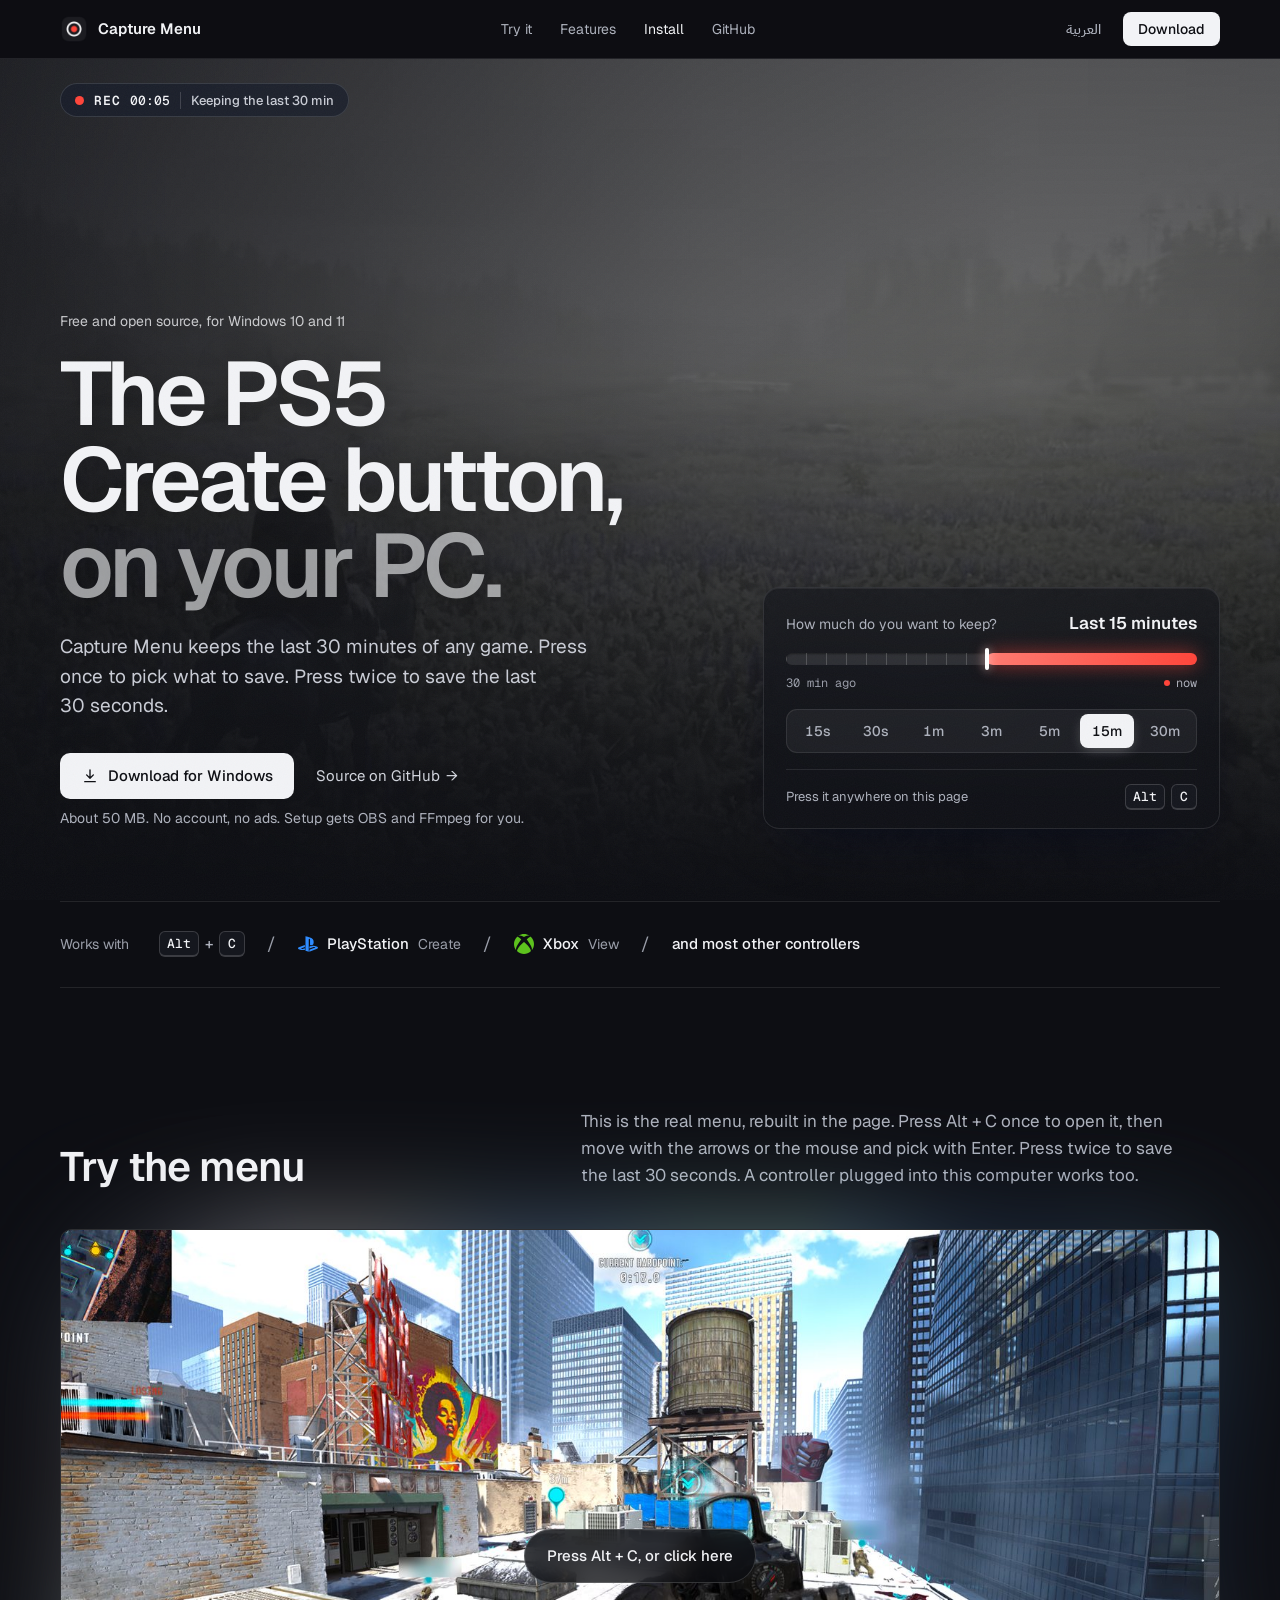
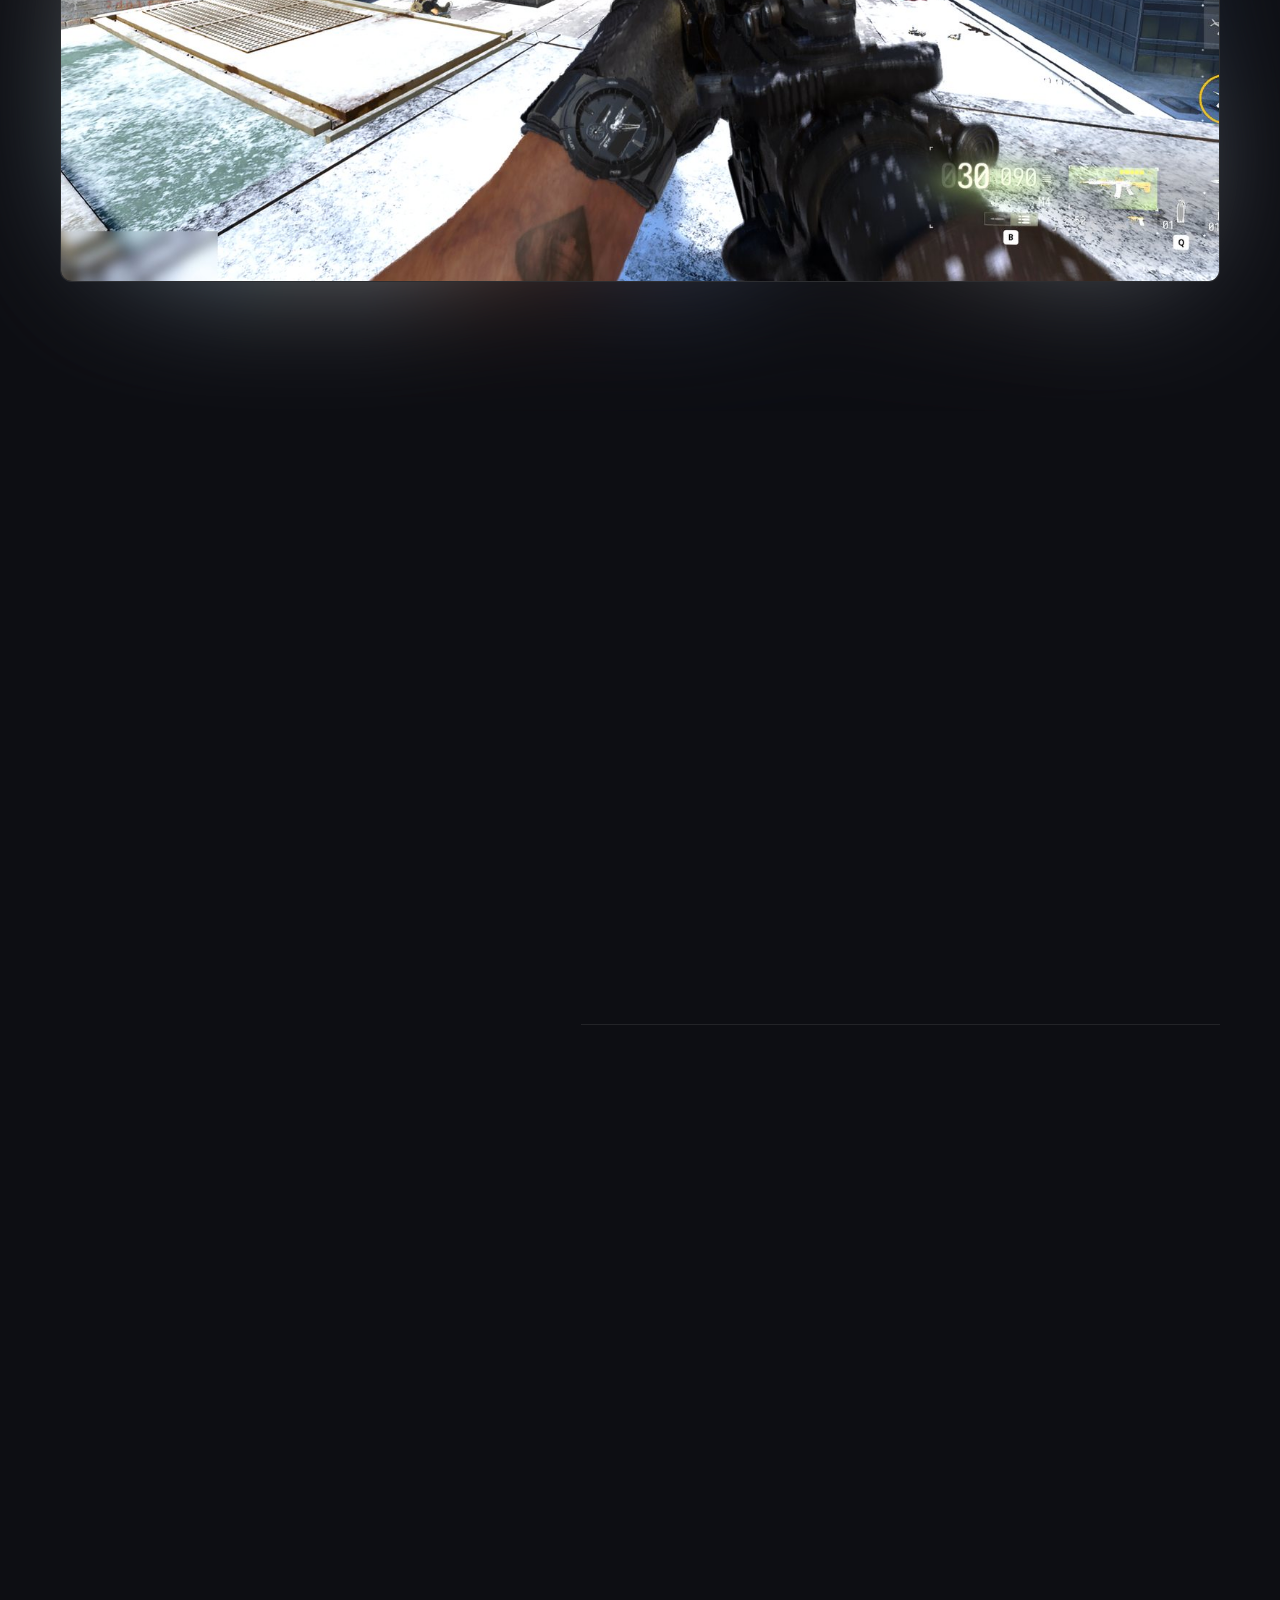
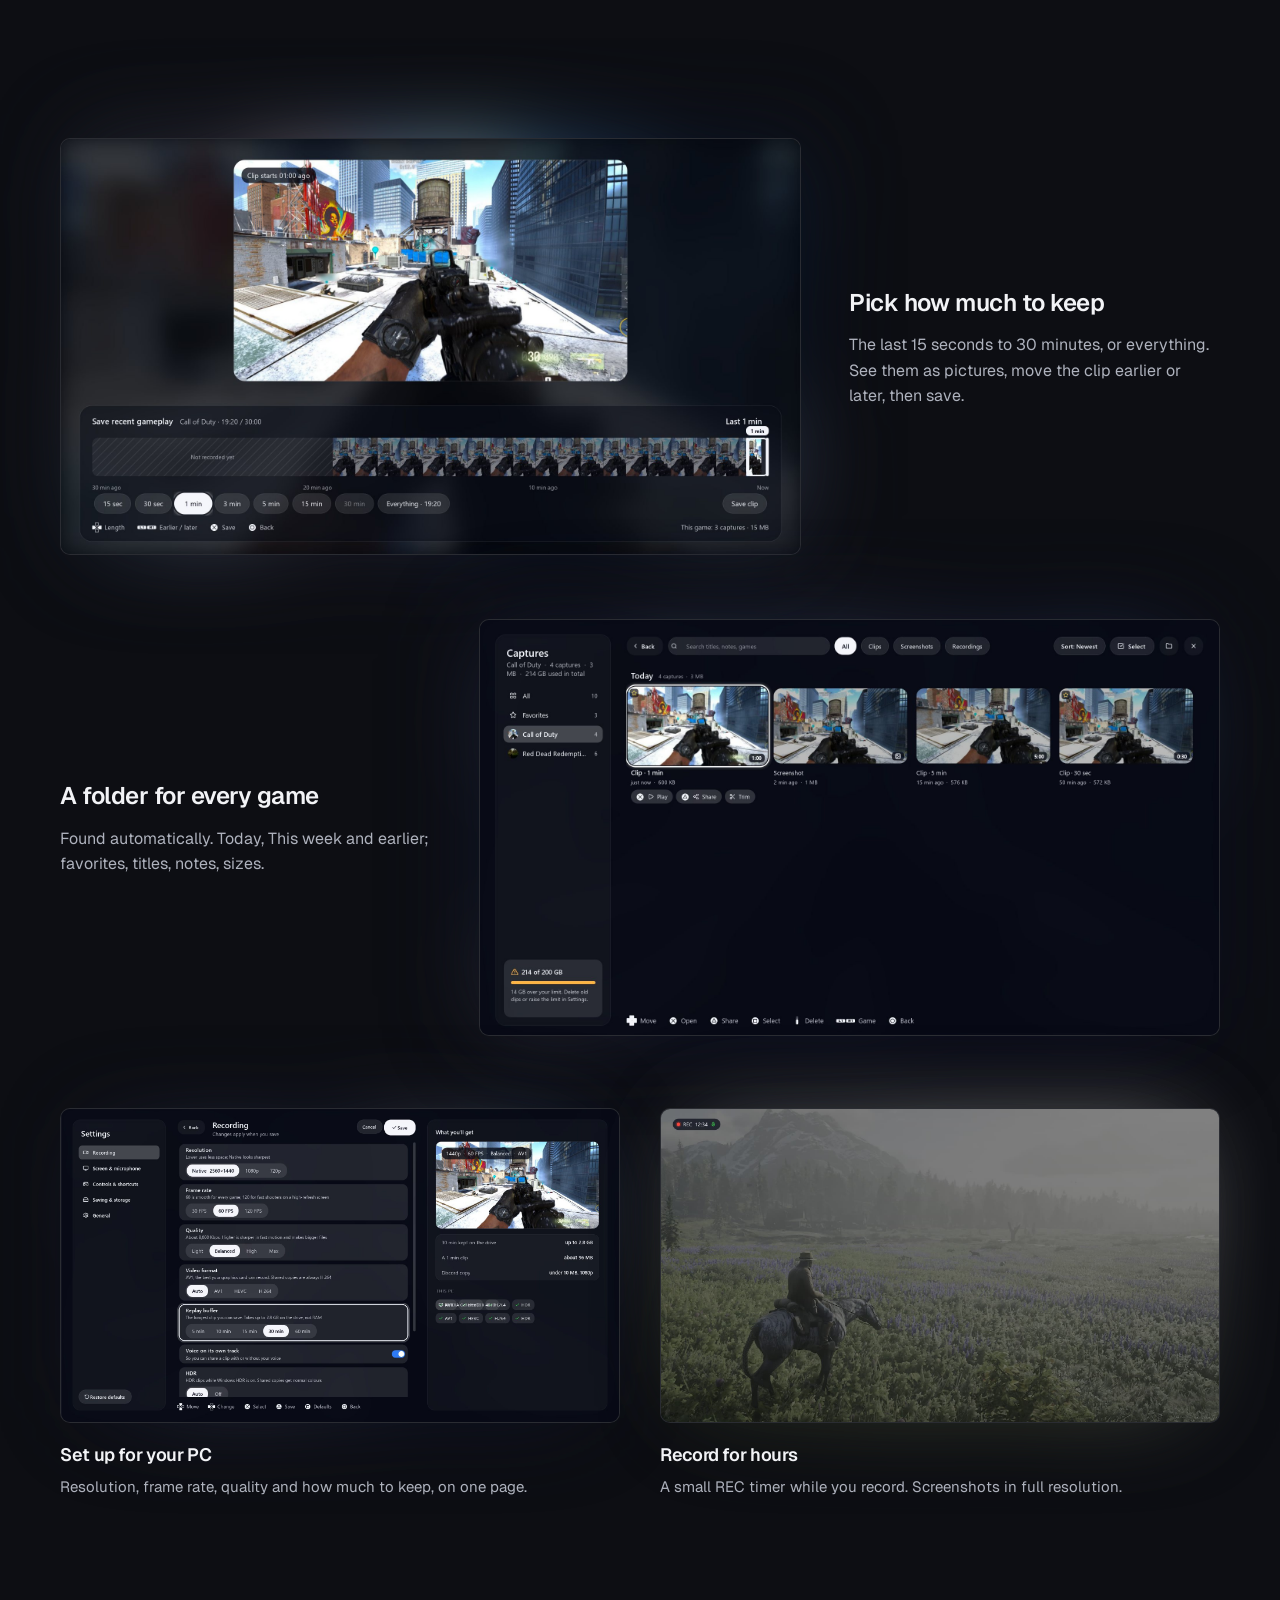
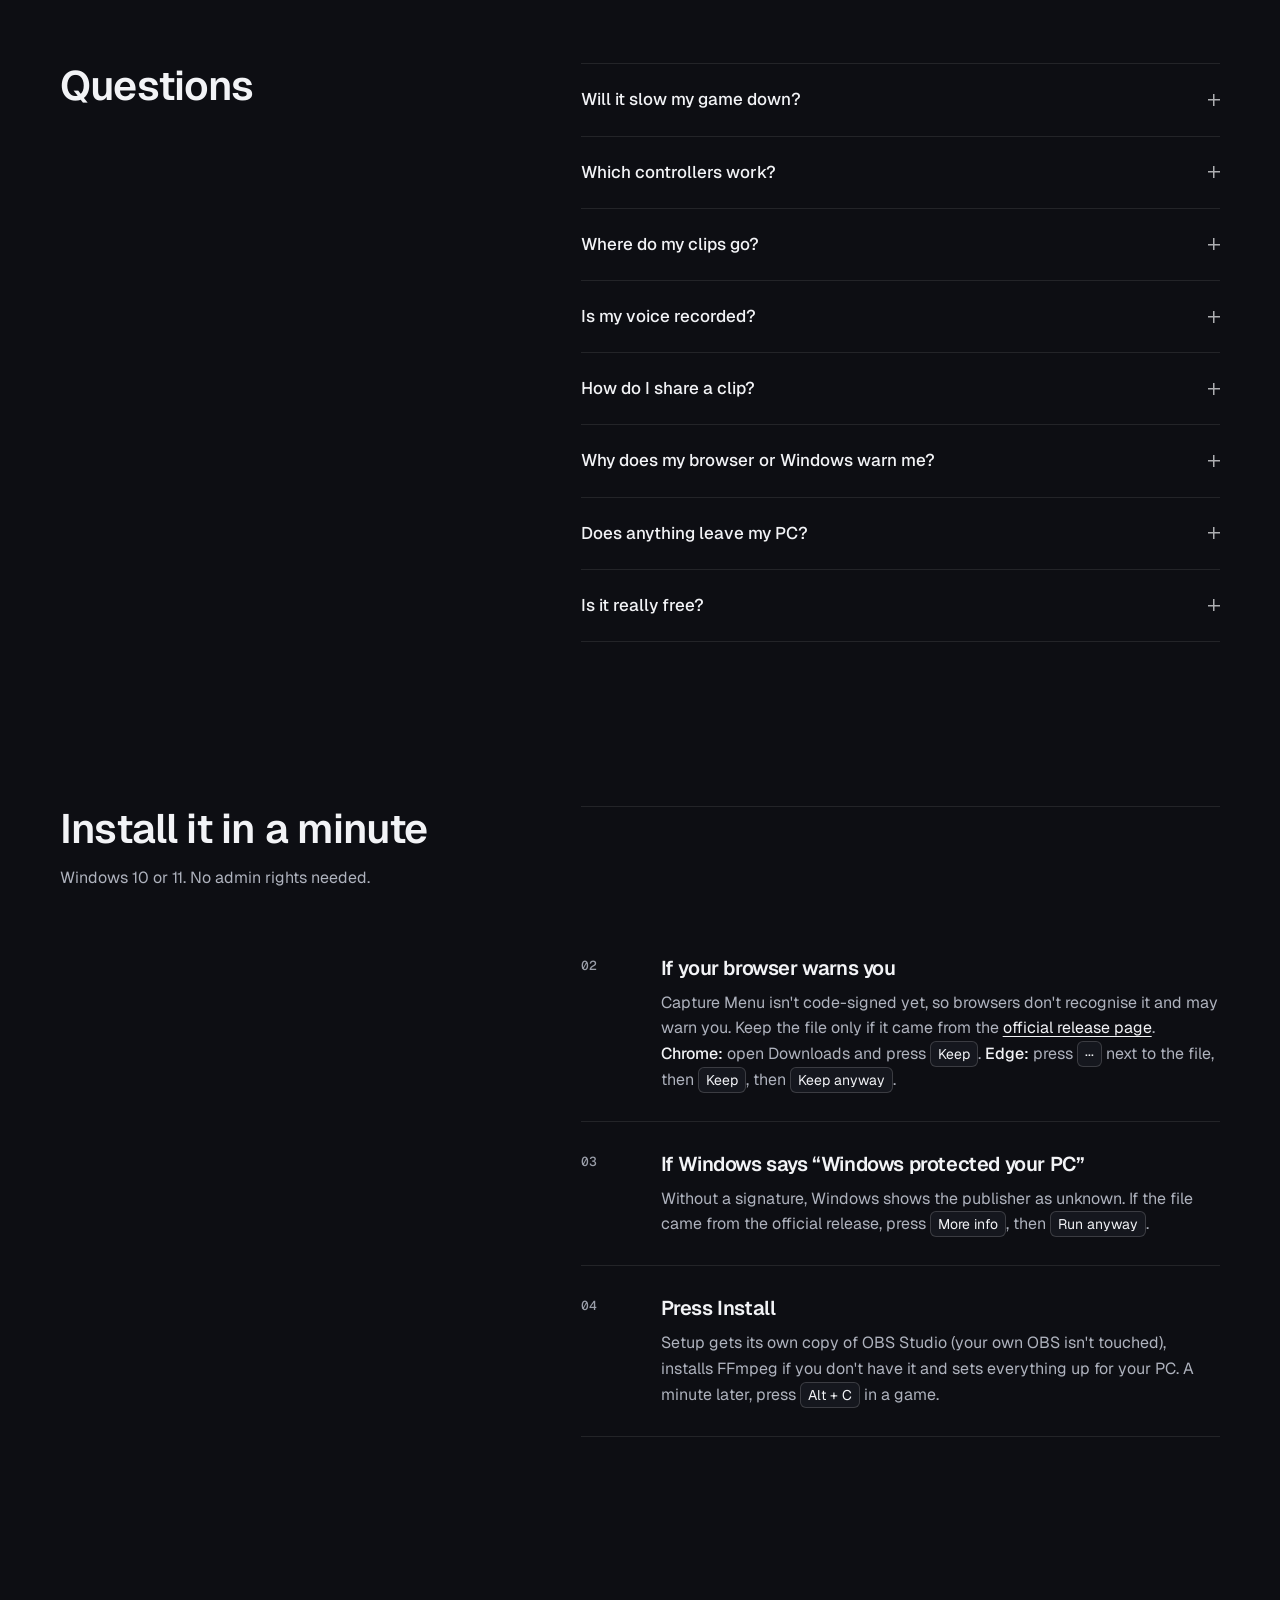
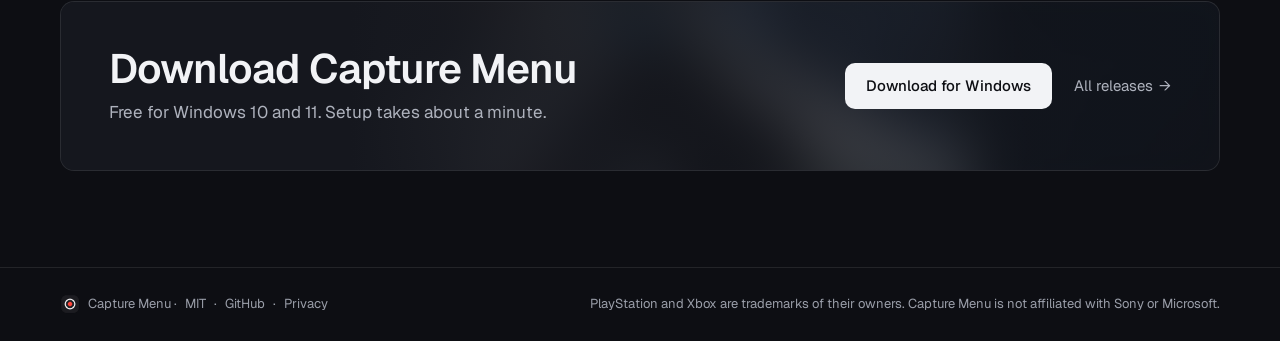
==== site/index.html @ 848ec5f7 "Site, README and guide show the new design Screenshots, the poster and the site's pictures (English " ====
<!doctype html>
<html lang="en" dir="ltr">
<head>
  <meta charset="utf-8">
  <meta name="viewport" content="width=device-width, initial-scale=1">
  <title>Capture Menu · The PS5 Create button, on your PC</title>
  <meta name="description" content="Free and open source. Capture Menu keeps the last 30 minutes of any game: press once to pick what to save, press twice to save the last 30 seconds. Keyboard, PlayStation and Xbox controllers.">
  <meta property="og:title" content="Capture Menu · The PS5 Create button, on your PC">
  <meta property="og:description" content="Save the last 30 seconds up to 30 minutes of any game with Alt + C or your controller. Free, no account, no ads.">
  <meta property="og:image" content="https://amjz03.github.io/capture-menu/assets/social-preview.jpg">
  <meta property="og:url" content="https://amjz03.github.io/capture-menu/">
  <link rel="alternate" hreflang="en" href="https://amjz03.github.io/capture-menu/">
  <link rel="alternate" hreflang="ar" href="https://amjz03.github.io/capture-menu/?lang=ar">
  <link rel="alternate" hreflang="x-default" href="https://amjz03.github.io/capture-menu/">
  <meta property="og:type" content="website">
  <meta name="twitter:card" content="summary_large_image">
  <meta name="theme-color" content="#0b0c10">
  <link rel="icon" href="assets/icon.png">
  <link rel="preconnect" href="https://fonts.googleapis.com">
  <link rel="preconnect" href="https://fonts.gstatic.com" crossorigin>
  <link href="https://fonts.googleapis.com/css2?family=Geist:wght@400;500;600&family=Geist+Mono:wght@400;500&family=IBM+Plex+Sans+Arabic:wght@400;500;600&display=swap" rel="stylesheet">
  <link rel="stylesheet" href="style.css?v=49">
</head>
<body>
  <a class="skip" href="#main" data-i18n="skip">Skip to content</a>

  <header class="nav">
    <a class="brand" href="#top"><img src="assets/icon.png" alt="" width="28" height="28"><span>Capture Menu</span></a>
    <nav class="links" aria-label="Sections">
      <a href="#try" data-i18n="nav_try">Try it</a>
      <a href="#features" data-i18n="nav_features">Features</a>
      <a href="#install" data-i18n="nav_install">Install</a>
      <a href="https://github.com/Amjz03/capture-menu">GitHub</a>
    </nav>
    <div class="nav-end">
      <button class="lang" id="lang" type="button" aria-label="Switch language">العربية</button>
      <a class="btn btn-small" href="https://github.com/Amjz03/capture-menu/releases/latest/download/CaptureMenu-Setup.exe" data-i18n="download_short">Download</a>
    </div>
  </header>

  <main id="top">
    <section class="hero" id="main">
      <div class="hero-bg" aria-hidden="true">
        <video id="hero-bg" autoplay muted loop playsinline preload="auto" poster="assets/hero-bg.jpg">
          <source src="assets/hero-bg-sm.av1.mp4" type='video/mp4; codecs="av01.0.05M.10"' media="(max-width: 700px)">
          <source src="assets/hero-bg.av1.mp4" type='video/mp4; codecs="av01.0.08M.10"'>
          <source src="assets/hero-bg-sm.mp4" type="video/mp4" media="(max-width: 700px)">
          <source src="assets/hero-bg.mp4" type="video/mp4">
        </video>
      </div>
      <p class="hero-rec" aria-hidden="true" title="Capture Menu would have kept all of this"><i></i><b>REC</b><span id="rec-clock">00:00</span><span class="hero-rec-note" data-i18n="rec_note">Keeping the last 30 min</span></p>
      <div class="hero-inner">
        <div class="hero-copy reveal">
          <p class="kicker" data-i18n="kicker">Free and open source, for Windows 10 and 11</p>
          <h1 data-i18n-html="h1">The PS5 Create button, <span>on your PC.</span></h1>
          <p class="lede" data-i18n="lede">Capture Menu keeps the last 30 minutes of any game. Press once to pick what to save. Press twice to save the last 30 seconds.</p>
          <div class="ctas">
            <a class="btn" href="https://github.com/Amjz03/capture-menu/releases/latest/download/CaptureMenu-Setup.exe">
              <svg viewBox="0 0 24 24" aria-hidden="true"><path d="M12 4v11m0 0-4.5-4.5M12 15l4.5-4.5M5 19.5h14" fill="none" stroke="currentColor" stroke-width="1.8" stroke-linecap="round" stroke-linejoin="round"/></svg>
              <span data-i18n="download">Download for Windows</span>
            </a>
            <a class="link" href="https://github.com/Amjz03/capture-menu"><span data-i18n="github">Source on GitHub</span> <span class="arrow" aria-hidden="true">→</span></a>
          </div>
          <p class="release" id="release" hidden><a id="release-link" href="https://github.com/Amjz03/capture-menu/releases/latest"></a></p>
          <div class="on-phone" id="on-phone">
            <p class="on-phone-text"><span data-i18n="phone_p">Capture Menu is for Windows PCs. Try the demo here, and open this link on your computer to install it.</span> <a href="#try" data-i18n="phone_try">Try the demo</a></p>
            <div class="on-phone-actions">
              <button class="btn btn-small" id="copy-link" type="button" data-i18n="phone_copy">Copy site link</button>
              <button class="btn btn-small btn-quiet" id="share-link" type="button" data-i18n="phone_share" hidden>Share link</button>
            </div>
            <p class="on-phone-status" id="copy-status" role="status" aria-live="polite"></p>
            <label class="on-phone-manual" id="manual-link" hidden><span data-i18n="phone_manual">Copy this link:</span> <input id="manual-input" type="text" readonly dir="ltr"></label>
          </div>
          <p class="fine" data-i18n="fine">About 50 MB. No account, no ads. Setup gets OBS and FFmpeg for you.</p>
        </div>
        <div class="hero-panel reveal">
          <div class="buffer" id="buffer">
            <div class="buffer-head"><span data-i18n="buf_q">How much do you want to keep?</span><b id="buf-pick"></b></div>
            <div class="buffer-track" id="buf-track" aria-hidden="true"><div class="buffer-fill"></div><div class="buffer-slice" id="buf-slice"></div></div>
            <div class="buffer-labels" aria-hidden="true"><span data-i18n="ago">30 min ago</span><span class="now"><i></i><span data-i18n="now">now</span></span></div>
            <div class="buffer-chips" id="buf-chips" role="group" aria-label="How much to keep"></div>
          </div>
          <p class="anywhere"><span data-i18n="anywhere">Press it anywhere on this page</span> <span class="keys" dir="ltr"><kbd>Alt</kbd><kbd>C</kbd></span></p>
        </div>
      </div>
    </section>

    <section class="inputs reveal" aria-label="Works with">
      <span class="inputs-label" data-i18n="works_with">Works with</span>
      <div class="input shortcut"><kbd>Alt</kbd><span>+</span><kbd>C</kbd></div>
      <span class="slash" aria-hidden="true">/</span>
      <div class="input"><svg class="logo" viewBox="0 0 24 24" aria-hidden="true"><path id="ps-path"/></svg><span>PlayStation</span><small>Create</small></div>
      <span class="slash" aria-hidden="true">/</span>
      <div class="input"><svg class="logo" viewBox="0 0 24 24" aria-hidden="true"><path id="xbox-path"/></svg><span>Xbox</span><small>View</small></div>
      <span class="slash" aria-hidden="true">/</span>
      <div class="input"><span data-i18n="more_pads">and most other controllers</span></div>
    </section>

    <section class="try" id="try">
      <div class="section-head split reveal">
        <h2 data-i18n="try_h">Try the menu</h2>
        <p data-i18n="try_p">This is the real menu, rebuilt in the page. Press Alt + C once to open it, then move with the arrows or the mouse and pick with Enter. Press twice to save the last 30 seconds. A controller plugged into this computer works too.</p>
      </div>
      <div class="stage-wrap reveal">
        <span class="stage-light" aria-hidden="true"></span>
      <div class="try-stage" id="stage" tabindex="0" aria-label="Demo: press Alt + C">
        <div class="pc" id="pc">
          <img class="pc-game" src="assets/game.jpg" alt="Call of Duty on a snowy rooftop, the game the menu opens over" data-i18n-alt="alt_game">
          <div class="cm-menu" id="cm-menu"></div>
          <div class="cm-rec" id="cm-rec"><i></i><span>REC  00:00</span></div>
          <div class="cm-toast" id="cm-toast"></div>
          <img class="cm-page" id="cm-page" alt="">
          <div class="try-flash" id="try-flash"></div>
        </div>
        <div class="try-hint"><span data-i18n="try_hint">Press Alt + C, or click here</span></div>
        <div class="page-hint" data-i18n="page_hint">Click or press Esc to go back</div>
      </div>
      </div>
      <div class="try-bar reveal">
        <div class="try-buttons">
          <button class="btn btn-quiet" id="press-once" type="button" data-i18n="press_once">Press once</button>
          <button class="btn btn-quiet" id="press-twice" type="button" data-i18n="press_twice">Press twice</button>
        </div>
        <p class="keys-legend" aria-hidden="true"><span><kbd>←</kbd><kbd>→</kbd> <span data-i18n="k_move">move</span></span><span><kbd>Enter</kbd> <span data-i18n="k_pick">pick</span></span><span><kbd>1</kbd>–<kbd>8</kbd> <span data-i18n="k_save">save a length</span></span><span><kbd>Esc</kbd> <span data-i18n="k_close">close</span></span></p>
        <p class="pad-status" id="pad-status" data-i18n="pad_none">No controller found. Plug one in and press any button.</p>
      </div>
    </section>

    <section class="journey" id="journey" aria-labelledby="journey-h">
      <h2 class="reveal" id="journey-h" data-i18n="j_h">Save it. Trim it. Share it.</h2>
      <ol class="journey-list">
        <li class="journey-step reveal"><img src="assets/picker-en.jpg" alt="Save recent gameplay: a big picture of where the clip starts over a strip of the last 30 minutes" data-i18n-alt="j1_alt" loading="lazy" data-src-lang width="1920" height="1080"><div><span class="journey-num" aria-hidden="true">1</span><h3 data-i18n="j1_h">Save the moment</h3><p data-i18n="j1_p">Press twice, or see the last 30 minutes as pictures and pick where the clip starts.</p></div></li>
        <li class="journey-step reveal"><img src="assets/trim-en.jpg" alt="Trimming a clip on a timeline of frames" data-i18n-alt="j2_alt" loading="lazy" data-src-lang width="1920" height="1080"><div><span class="journey-num" aria-hidden="true">2</span><h3 data-i18n="j2_h">Trim it</h3><p data-i18n="j2_p">Cut it to the frame. The original stays.</p></div></li>
        <li class="journey-step reveal"><img src="assets/viewer-en.jpg" alt="The clip viewer, with Share first in its row of buttons" data-i18n-alt="j3_alt" loading="lazy" data-src-lang width="1920" height="1080"><div><span class="journey-num" aria-hidden="true">3</span><h3 data-i18n="j3_h">Share it</h3><p data-i18n="j3_p">Press Share, pick Discord, your phone or Copy, and a copy that fits is ready to paste.</p></div></li>
      </ol>
    </section>

    <section class="steps" aria-labelledby="how-h">
      <h2 class="reveal" id="how-h" data-i18n="how_h">How it works</h2>
      <ol class="step-list">
        <li class="step reveal"><span class="num">01</span><div><h3 data-i18n="s1_h">Play</h3><p data-i18n="s1_p">It quietly keeps the last 30 minutes of your game, on any screen, with any graphics card.</p></div></li>
        <li class="step reveal"><span class="num">02</span><div><h3 data-i18n="s2_h">Press</h3><p data-i18n="s2_p">Once for the menu over your game, to save, take a screenshot or record. Twice to save the last 30 seconds.</p></div></li>
        <li class="step reveal"><span class="num">03</span><div><h3 data-i18n="s3_h">Keep</h3><p data-i18n="s3_p">Every clip lands in its game's folder, ready to watch, trim and share.</p></div></li>
      </ol>
    </section>

    <section class="features" id="features">
      <div class="section-head split reveal">
        <h2 data-i18n="f_h">Everything after the press</h2>
        <p data-i18n="f_p">Saving is one part. The rest of the app is built for what you do next with the clip, with a controller or a mouse.</p>
      </div>
      <figure class="row reveal"><video class="lazy-video" muted loop playsinline preload="none" poster="assets/picker-en.jpg" data-lang-video aria-label="Capture Menu in Red Dead Redemption 2: the bar opens, a length is picked, the clip is saved">
          <source src="assets/hero-en-sm.mp4" type="video/mp4" media="(max-width: 700px)">
          <source src="assets/hero-en.mp4" type="video/mp4">
        </video><figcaption><h3 data-i18n="t1_h">Pick how much to keep</h3><p data-i18n="t1_p">The last 15 seconds to 30 minutes, or everything. See them as pictures, move the clip earlier or later, then save.</p></figcaption></figure>
      <figure class="row flip reveal"><img src="assets/library-en.jpg" alt="The Captures page: games on the side, clips and screenshots grouped by Today, This week and earlier" data-i18n-alt="alt_library" loading="lazy" data-src-lang><figcaption><h3 data-i18n="t4_h">A folder for every game</h3><p data-i18n="t4_p">Found automatically. Today, This week and earlier; favorites, titles, notes, sizes.</p></figcaption></figure>
      <div class="grid">
        <figure class="cell reveal"><img src="assets/app/settings-en.jpg" alt="The Settings page: sections on the side, the recording settings, and what they add up to" data-i18n-alt="alt_settings" loading="lazy" data-src-lang><figcaption><h3 data-i18n="t8_h">Set up for your PC</h3><p data-i18n="t8_p">Resolution, frame rate, quality and how much to keep, on one page.</p></figcaption></figure>
        <figure class="cell reveal"><img src="assets/rec-en.jpg" alt="Red Dead Redemption 2 with a small REC 12:34 timer and a green mic in the corner" data-i18n-alt="alt_rec" loading="lazy" data-src-lang><figcaption><h3 data-i18n="t7_h">Record for hours</h3><p data-i18n="t7_p">A small REC timer while you record. Screenshots in full resolution.</p></figcaption></figure>
      </div>
    </section>

    <section class="faq" id="faq" aria-labelledby="faq-h">
      <h2 class="reveal" id="faq-h" data-i18n="faq_h">Questions</h2>
      <div class="faq-list reveal">
        <details class="faq-item"><summary data-i18n="q_perf_h">Will it slow my game down?</summary><p data-i18n="q_perf_p">OBS records on your graphics card, and the last minutes are kept on your drive, not in RAM. Capture Menu itself waits quietly in the tray.</p></details>
        <details class="faq-item"><summary data-i18n="q_pads_h">Which controllers work?</summary><p data-i18n="q_pads_p">DualSense, Xbox and most others, plus Alt + C on the keyboard. The buttons on screen match the controller in your hands.</p></details>
        <details class="faq-item"><summary data-i18n="q_files_h">Where do my clips go?</summary><p data-i18n="q_files_p">A folder for every game, found by itself. Clips and screenshots can go to different drives, and recording follows your game across monitors and TVs.</p></details>
        <details class="faq-item"><summary data-i18n="q_voice_h">Is my voice recorded?</summary><p data-i18n="q_voice_p">If you want. It goes on its own track, so you can make it louder or quieter in any clip later, or leave it out of a copy you share.</p></details>
        <details class="faq-item"><summary data-i18n="q_share_h">How do I share a clip?</summary><p data-i18n="q_share_p">Pick Discord, Your phone (scan a QR code) or Copy. For Discord a copy that fits 10, 50 or 500 MB is made and copied, ready to paste with Ctrl + V; Copy makes an MP4 that plays everywhere when the clip needs it.</p></details>
        <details class="faq-item"><summary data-i18n="q_safe_h">Why does my browser or Windows warn me?</summary><p data-i18n-html="q_safe_p">Capture Menu isn't code-signed yet, so Windows can't show a verified publisher. Download it only from the <a href="https://github.com/Amjz03/capture-menu/releases/latest">official release on GitHub</a> and follow the install steps below. A clean virus scan is a good sign, not a guarantee.</p></details>
        <details class="faq-item" id="privacy"><summary data-i18n="q_privacy_h">Does anything leave my PC?</summary><p data-i18n="q_privacy_p">Your clips and settings aren't sent anywhere. It talks to OBS on your PC, and asks GitHub for the latest version number to tell you about updates. This website counts visits with GoatCounter, without cookies.</p></details>
        <details class="faq-item"><summary data-i18n="q_free_h">Is it really free?</summary><p data-i18n="q_free_p">Yes. Open source under the MIT license, with no account, no ads and no watermark. In English and Arabic.</p></details>
      </div>
    </section>

    <section class="steps install" id="install" aria-labelledby="install-h">
      <div class="reveal">
        <h2 id="install-h" data-i18n="install_h">Install it in a minute</h2>
        <p class="install-note" data-i18n="install_p">Windows 10 or 11. No admin rights needed.</p>
      </div>
      <ol class="step-list">
        <li class="step reveal"><span class="num">01</span><div><h3 data-i18n="i_dl_h">Download</h3><p data-i18n-html="i_dl_p">Get <a href="https://github.com/Amjz03/capture-menu/releases/latest/download/CaptureMenu-Setup.exe">CaptureMenu-Setup.exe</a>, about 50 MB.</p></div></li>
        <li class="step reveal"><span class="num">02</span><div><h3 data-i18n="i_browser_h">If your browser warns you</h3><p data-i18n-html="i_browser_p">Capture Menu isn't code-signed yet, so browsers don't recognise it and may warn you. Keep the file only if it came from the <a href="https://github.com/Amjz03/capture-menu/releases/latest">official release page</a>. <b>Chrome:</b> open Downloads and press <span class="ui">Keep</span>. <b>Edge:</b> press <span class="ui">···</span> next to the file, then <span class="ui">Keep</span>, then <span class="ui">Keep anyway</span>.</p></div></li>
        <li class="step reveal"><span class="num">03</span><div><h3 data-i18n="i_smartscreen_h">If Windows says “Windows protected your PC”</h3><p data-i18n-html="i_smartscreen_p">Without a signature, Windows shows the publisher as unknown. If the file came from the official release, press <span class="ui">More info</span>, then <span class="ui">Run anyway</span>.</p></div></li>
        <li class="step reveal"><span class="num">04</span><div><h3 data-i18n="i_install_h">Press Install</h3><p data-i18n-html="i_install_p">Setup gets its own copy of OBS Studio (your own OBS isn't touched), installs FFmpeg if you don't have it and sets everything up for your PC. A minute later, press <span class="ui">Alt + C</span> in a game.</p></div></li>
      </ol>
    </section>

    <section class="final reveal">
      <div>
        <h2 data-i18n="final_h">Download Capture Menu</h2>
        <p data-i18n="final_p">Free for Windows 10 and 11. Setup takes about a minute.</p>
      </div>
      <div class="ctas">
        <a class="btn" href="https://github.com/Amjz03/capture-menu/releases/latest/download/CaptureMenu-Setup.exe" data-i18n="download">Download for Windows</a>
        <a class="link" href="https://github.com/Amjz03/capture-menu/releases"><span data-i18n="all_releases">All releases</span> <span class="arrow" aria-hidden="true">→</span></a>
      </div>
    </section>
  </main>

  <footer class="foot">
    <span class="foot-brand"><img src="assets/icon.png" alt="" width="20" height="20">Capture Menu · <a href="https://github.com/Amjz03/capture-menu/blob/main/LICENSE">MIT</a> · <a href="https://github.com/Amjz03/capture-menu">GitHub</a> · <a href="#privacy" data-i18n="privacy">Privacy</a></span>
    <span data-i18n="tm">PlayStation and Xbox are trademarks of their owners. Capture Menu is not affiliated with Sony or Microsoft.</span>
  </footer>

  <script src="demo.js?v=48"></script>
  <script src="app.js?v=48"></script>
  <script data-goatcounter="https://capturemenu.goatcounter.com/count" async src="https://gc.zgo.at/count.js"></script>
</body>
</html>
---- site/style.css ----
/* Capture Menu's site. The app's own rules: a quiet blue-black, white for the thing to press,
   red only where something is being recorded. */
:root {
  --bg: #0d0e13;
  --bg-2: #15171e;
  --void: #05060a;
  --line: rgba(255, 255, 255, 0.09);
  --line-2: rgba(255, 255, 255, 0.16);
  --ink: #f2f3f6;
  --muted: #aeb2bd;
  --faint: #9a9ea9;
  --red: #ff453a;
  --sans: "Geist", "IBM Plex Sans Arabic", system-ui, sans-serif;
  --mono: "Geist Mono", ui-monospace, monospace;
  --max: 1160px;
  --ease: cubic-bezier(.2, .8, .2, 1);
  --z-grain: 40; --z-nav: 50; --z-skip: 60;   /* the only layers above the page */
}
html[dir="rtl"] { --sans: "IBM Plex Sans Arabic", "Geist", system-ui, sans-serif; }

* { box-sizing: border-box; }
html { scroll-behavior: smooth; }
body {
  margin: 0; background: var(--bg); color: var(--ink); font: 400 16px/1.6 var(--sans);
  -webkit-font-smoothing: antialiased; overflow-x: hidden;
}
body::after {
  content: ""; position: fixed; inset: 0; z-index: var(--z-grain); pointer-events: none; opacity: 0.035;
  background-image: url("data:image/svg+xml;utf8,<svg xmlns='http://www.w3.org/2000/svg' width='160' height='160'><filter id='n'><feTurbulence type='fractalNoise' baseFrequency='0.9' numOctaves='2' stitchTiles='stitch'/></filter><rect width='100%' height='100%' filter='url(%23n)'/></svg>");
}
a { color: inherit; }
img { max-width: 100%; display: block; }
h1, h2, h3 { margin: 0; font-weight: 600; letter-spacing: -0.02em; text-wrap: balance; }
html[dir="rtl"] :is(h1, h2, h3) { letter-spacing: 0; }
html[dir="rtl"] :is(.fine, .release, .keys-legend, .pad-status, .input small, .hero-rec-note, .anywhere, .foot) { font-size: 15px; }
p { text-wrap: pretty; }
main > section { width: min(var(--max), 100% - 48px); margin-inline: auto; }
section { scroll-margin-top: 80px; }
:focus-visible { outline: 2px solid var(--ink); outline-offset: 3px; border-radius: 4px; }
.skip { position: absolute; inset-inline-start: 16px; top: -60px; padding: 8px 14px; background: var(--ink); color: var(--bg); border-radius: 8px; z-index: var(--z-skip); text-decoration: none; }
.skip:focus { top: 12px; }
kbd {
  display: inline-grid; place-items: center; min-width: 26px; height: 26px; padding: 0 7px; border-radius: 6px;
  border: 1px solid var(--line-2); border-bottom-width: 2px; background: var(--bg-2); color: var(--ink);
  font: 500 13px var(--mono); direction: ltr;
}

/* ------------------------------------------------------------- nav */
.nav {
  position: sticky; top: 0; z-index: var(--z-nav); display: flex; align-items: center; justify-content: space-between; gap: 20px;
  padding: 12px max(24px, calc((100% - var(--max)) / 2)); background: rgba(13, 14, 19, 0.78);
  backdrop-filter: blur(14px); border-bottom: 1px solid var(--line);
}
.brand { display: flex; align-items: center; gap: 10px; text-decoration: none; font-weight: 600; font-size: 15px; }
.brand img { border-radius: 7px; }
.links { display: flex; gap: 28px; }
.links a { text-decoration: none; color: var(--muted); font-size: 14px; transition: color .2s; }
.links a:hover, .links a.here { color: var(--ink); }
.nav-end { display: flex; align-items: center; gap: 10px; }
.lang {
  height: 34px; padding: 0 12px; border-radius: 8px; border: 0; background: none; color: var(--muted);
  font: 500 14px "IBM Plex Sans Arabic", var(--sans); cursor: pointer; transition: color .2s, background .2s;
}
html[dir="rtl"] .lang { font-family: "Geist", var(--sans); }
.lang:hover { color: var(--ink); background: rgba(255, 255, 255, 0.05); }

/* ------------------------------------------------------------- buttons */
.btn {
  display: inline-flex; align-items: center; justify-content: center; gap: 9px; height: 46px; padding: 0 20px; border-radius: 10px;
  border: 1px solid transparent; background: var(--ink); color: #0d0e13; cursor: pointer;
  font: 500 15px var(--sans); text-decoration: none; white-space: nowrap; transition: background .2s, transform .2s var(--ease), box-shadow .2s;
}
.btn svg { width: 18px; height: 18px; }
.btn:hover { background: #fff; transform: translateY(-1px); box-shadow: 0 8px 24px -10px rgba(255, 255, 255, 0.45); }
.btn:active { transform: translateY(1px); }
.btn-small { height: 34px; padding: 0 14px; font-size: 14px; border-radius: 8px; }
.btn-quiet { background: transparent; color: var(--ink); border-color: var(--line-2); height: 40px; font-size: 14px; }
.btn-quiet:hover { background: rgba(255, 255, 255, 0.06); }
.link { display: inline-flex; align-items: center; gap: 6px; color: var(--muted); text-decoration: none; font-size: 15px; transition: color .2s; }
.link:hover { color: var(--ink); }
.link .arrow { transition: transform .2s var(--ease); }
.link:hover .arrow { transform: translateX(3px); }
html[dir="rtl"] .link .arrow { transform: scaleX(-1); }
html[dir="rtl"] .link:hover .arrow { transform: scaleX(-1) translateX(3px); }

/* ------------------------------------------------------------- hero */
main > section.hero {
  position: relative; isolation: isolate; width: 100%; min-height: min(calc(100svh - 58px), 900px);
  display: flex; align-items: flex-end; padding: 150px 0 72px; overflow: clip;   /* clip: focusing the link field can't scroll it sideways */
}
/* a misty ride in Red Dead behind it all, slow and quiet */
.hero-bg { position: absolute; inset: 0; z-index: -2; background: #0d0e13 url("assets/hero-bg.jpg") center / cover; }
.hero-bg video { width: 100%; height: 100%; object-fit: cover; display: block; }
.hero::before {   /* dark where the words are */
  content: ""; position: absolute; inset: 0; z-index: -1;
  background:
    linear-gradient(0deg, var(--bg) 0%, rgba(13, 14, 19, 0.7) 24%, rgba(13, 14, 19, 0.2) 62%, rgba(13, 14, 19, 0.4) 100%),
    linear-gradient(90deg, rgba(13, 14, 19, 0.72) 0%, rgba(13, 14, 19, 0.15) 55%, transparent 80%);
}
html[dir="rtl"] .hero::before {
  background:
    linear-gradient(0deg, var(--bg) 0%, rgba(13, 14, 19, 0.7) 24%, rgba(13, 14, 19, 0.2) 62%, rgba(13, 14, 19, 0.4) 100%),
    linear-gradient(270deg, rgba(13, 14, 19, 0.72) 0%, rgba(13, 14, 19, 0.15) 55%, transparent 80%);
}
.hero-rec {   /* the app's REC indicator: how long this page has been open */
  position: absolute; top: 24px; left: max(24px, calc((100% - var(--max)) / 2)); margin: 0;
  display: flex; align-items: center; gap: 10px; height: 34px; padding: 0 14px; border-radius: 17px;
  background: rgba(24, 29, 44, 0.7); border: 1px solid rgba(255, 255, 255, 0.12); backdrop-filter: blur(10px);
  font: 500 13px var(--mono); color: var(--ink); direction: ltr; font-variant-numeric: tabular-nums;
}
.hero-rec i { width: 9px; height: 9px; border-radius: 50%; background: var(--red); animation: live 1.6s ease-in-out infinite; }
.hero-rec b { font-weight: 600; letter-spacing: 0.06em; }
.hero-rec-note { color: #c9ccd5; font-family: var(--sans); padding-inline-start: 10px; border-inline-start: 1px solid var(--line-2); }
html[dir="rtl"] .hero-rec { left: auto; right: max(24px, calc((100% - var(--max)) / 2)); }
html[dir="rtl"] .hero-rec-note { direction: rtl; border: 0; padding: 0; margin-inline-end: 10px; padding-inline-end: 10px; border-inline-end: 1px solid var(--line-2); }
.hero-inner {
  width: min(var(--max), 100% - 48px); margin-inline: auto;
  display: grid; grid-template-columns: 7fr 5fr; gap: 64px; align-items: end;
}
.kicker { margin: 0 0 18px; color: var(--ink); opacity: 0.8; font-size: 14px; }
h1 { font-size: clamp(48px, 7vw, 100px); line-height: 0.96; letter-spacing: -0.045em; text-shadow: 0 2px 30px rgba(0, 0, 0, 0.35); }
h1 span { color: rgba(242, 243, 246, 0.62); }
html[dir="rtl"] h1 { line-height: 1.2; font-size: clamp(40px, 5.6vw, 80px); }
.lede { color: #c9ccd5; font-size: 19px; line-height: 1.55; margin: 24px 0 32px; max-width: 30em; }
.ctas { display: flex; flex-wrap: wrap; align-items: center; gap: 22px; }
.hero .link { color: #d2d5dd; }
.fine { color: var(--muted); font-size: 14px; margin: 8px 0 0; }
.release { margin: 22px 0 0; font-size: 14px; }
.release[hidden] + .fine { margin-top: 22px; }
.release a { color: var(--muted); text-decoration: none; font-variant-numeric: tabular-nums; }
.release a > span { color: var(--ink); }
.release a:hover > span { text-decoration: underline; text-underline-offset: 3px; }
html[dir="rtl"] .release .arrow { display: inline-block; transform: scaleX(-1); }

.hero-panel {
  padding: 22px 22px 18px; border-radius: 16px; background: rgba(15, 17, 24, 0.58); backdrop-filter: blur(18px) saturate(1.2);
  border: 1px solid rgba(255, 255, 255, 0.1); box-shadow: inset 0 1px 0 rgba(255, 255, 255, 0.06), 0 30px 60px -30px rgba(4, 8, 24, 0.9);
}
.anywhere { display: flex; align-items: center; gap: 6px; margin: 16px 0 0; padding-top: 14px; border-top: 1px solid var(--line); color: var(--muted); font-size: 13px; }
.anywhere > span:first-child { margin-inline-end: auto; }
.anywhere .keys { display: flex; gap: 6px; }
.buffer { margin: 0; }
.buffer-head { display: flex; justify-content: space-between; align-items: baseline; gap: 12px; margin-bottom: 16px; color: var(--muted); font-size: 14px; }
.buffer-head b { color: var(--ink); font-size: 17px; font-weight: 600; white-space: nowrap; }
/* 30 minutes to scale: 15 minutes is half the bar */
.buffer-track { position: relative; height: 12px; border-radius: 6px; background: rgba(255, 255, 255, 0.1); box-shadow: inset 0 1px 2px rgba(0, 0, 0, 0.4); direction: ltr; cursor: pointer; touch-action: none; }
.buffer-fill { position: absolute; inset: 0; border-radius: inherit; background: repeating-linear-gradient(90deg, rgba(255, 255, 255, 0.18) 0 1px, transparent 1px 20px); animation: flow 2.4s linear infinite; }
@keyframes flow { to { background-position: -20px 0; } }
.buffer-slice { position: absolute; right: 0; top: 0; bottom: 0; background: linear-gradient(90deg, #ff7a70, var(--red)); border-radius: 6px; box-shadow: 0 0 18px rgba(255, 69, 58, 0.6); transition: width .5s var(--ease); }
.buffer-slice::before {   /* where the clip starts, like a trim handle */
  content: ""; position: absolute; left: -2px; top: -5px; bottom: -5px; width: 4px; border-radius: 2px; background: #fff; box-shadow: 0 0 10px rgba(255, 255, 255, 0.6);
}
.buffer-labels { display: flex; justify-content: space-between; margin-top: 10px; color: var(--faint); font: 12px var(--mono); direction: ltr; }
.buffer-labels .now { display: flex; align-items: center; gap: 6px; color: var(--muted); }
.buffer-labels i { width: 6px; height: 6px; border-radius: 50%; background: var(--red); animation: live 1.6s ease-in-out infinite; }
@keyframes live { 50% { box-shadow: 0 0 0 5px rgba(255, 69, 58, 0); } 0%, 100% { box-shadow: 0 0 0 0 rgba(255, 69, 58, 0.55); } }
.buffer-chips {
  display: grid; grid-template-columns: repeat(7, 1fr); gap: 4px; margin-top: 18px; padding: 4px;
  border-radius: 11px; background: rgba(255, 255, 255, 0.05); border: 1px solid var(--line);
}
.buffer-chips button {
  height: 34px; padding: 0; border-radius: 8px; border: 0; background: none; color: var(--muted);
  font: 500 14px var(--sans); font-variant-numeric: tabular-nums; cursor: pointer; transition: background .2s, color .2s, box-shadow .2s;
}
.buffer-chips button:hover { color: var(--ink); background: rgba(255, 255, 255, 0.06); }
.buffer-chips button.on { background: var(--ink); color: #0d0e13; box-shadow: 0 4px 14px -4px rgba(255, 255, 255, 0.35); }

/* ------------------------------------------------------------- works with */
.inputs {
  display: flex; flex-wrap: wrap; align-items: center; gap: 14px 22px; padding: 28px 0;
  border-top: 1px solid var(--line); border-bottom: 1px solid var(--line); color: var(--ink);
}
.inputs-label { color: var(--faint); font-size: 14px; margin-inline-end: 8px; }
.input { display: flex; align-items: center; gap: 9px; font-size: 15px; font-weight: 500; }
.input small { color: var(--faint); font-size: 14px; font-weight: 400; }
.input.shortcut { direction: ltr; gap: 6px; color: var(--muted); }
.logo { width: 20px; height: 20px; fill: var(--ink); }
.input:nth-of-type(2) .logo { fill: #2f8cff; }
.input:nth-of-type(3) .logo { fill: #5dc21e; }
.slash { color: var(--faint); font-size: 18px; }

/* ------------------------------------------------------------- section heads */
.section-head { margin: 0 0 40px; }
.section-head h2, .final h2 { font-size: clamp(30px, 3.2vw, 42px); line-height: 1.1; }
.section-head p, .final p { color: var(--muted); font-size: 17px; margin: 14px 0 0; max-width: 36em; }
.split { display: grid; grid-template-columns: 5fr 7fr; gap: 64px; align-items: end; }
.split p { margin: 0; }

/* ------------------------------------------------------------- try it */
.try { padding: 120px 0 24px; }
.stage-wrap { position: relative; isolation: isolate; }
.stage-light {
  position: absolute; z-index: -1; inset: 4%; pointer-events: none; border-radius: 12px;
  background: url("assets/game.jpg") center / cover; filter: blur(70px) saturate(1.6) brightness(1.2); opacity: 0.55;
}
.try-stage {
  position: relative; aspect-ratio: 16 / 9; border-radius: 12px; overflow: hidden; outline: none; cursor: pointer;
  border: 1px solid var(--line-2); background: var(--void);
}
.try-stage:focus-visible { box-shadow: 0 0 0 2px var(--ink); }
.try-hint {
  position: absolute; left: 50%; top: 50%; transform: translate(-50%, -50%); padding: 14px 22px; border-radius: 999px;
  background: rgba(11, 12, 16, 0.78); border: 1px solid var(--line-2); backdrop-filter: blur(10px); font-weight: 500; font-size: 15px;
  transition: opacity .3s; white-space: nowrap; pointer-events: none;
}
.try-stage.used .try-hint, .try-stage.open .try-hint { opacity: 0; }
.page-hint {
  position: absolute; left: 50%; bottom: 14px; transform: translateX(-50%); padding: 8px 16px; border-radius: 999px; pointer-events: none;
  background: rgba(7, 8, 12, 0.8); border: 1px solid var(--line); font-size: 14px; font-weight: 600; opacity: 0; transition: opacity .3s; white-space: nowrap;
}
.try-stage:has(.paging) .page-hint { opacity: 1; }

/* The app's screen: 1920 × 1080, scaled to the stage. Sizes and colours are the app's own
   (capturemenu/ui_menu.py, ui_widgets.py, ui_notices.py, ui_theme.py). */
@font-face { font-family: "PromptFont"; src: url("assets/app/promptfont.woff") format("woff"); }
.pc {
  --ink: #f4f6fb; --dark: #0d1120; --muted: rgba(236, 240, 250, 0.76); --faint: rgba(236, 240, 250, 0.58); --red: #ff453a;
  position: absolute; left: 0; top: 0; width: 1920px; height: 1080px; transform: scale(var(--k, 0.5)); transform-origin: 0 0;
  overflow: hidden; color: var(--ink); line-height: normal; letter-spacing: 0;
  font-family: "Segoe UI Variable Text", "Segoe UI", "Geist", "IBM Plex Sans Arabic", sans-serif;
}
.pc-game { position: absolute; inset: 0; width: 100%; height: 100%; object-fit: cover; }
:where(.pc) button { font: inherit; color: inherit; background: none; border: 0; padding: 0; cursor: pointer; }
.pc svg { display: block; }
.pc .red { color: var(--red); }
.pc .ink { color: var(--ink); }
.pc .g { font-family: "PromptFont"; font-size: 22px; font-weight: 400; line-height: 28px; direction: ltr; }

.cm-menu {
  position: absolute; left: 0; right: 0; bottom: 0; height: 406px; transform: translateY(100%);
  transition: transform .24s cubic-bezier(.33, 1, .68, 1);
  background: linear-gradient(rgba(7, 10, 20, 0) 0, rgba(7, 10, 20, .47) 50px, rgba(7, 10, 20, .93) 114px, rgba(7, 10, 20, .98) 100%);
}
.cm-menu.picking { background: linear-gradient(rgba(7, 10, 20, 0) 70px, rgba(7, 10, 20, .47) 120px, rgba(7, 10, 20, .93) 184px, rgba(7, 10, 20, .98) 100%); }
.try-stage.open .cm-menu { transform: none; }
.cm-bar { position: absolute; left: 0; right: 0; bottom: 0; height: 316px; padding: 26px 64px 22px; display: flex; flex-direction: column; gap: 18px; box-sizing: border-box; }
.picking .cm-bar { height: 246px; }
.cm-head { display: flex; align-items: baseline; gap: 18px; height: 45px; }
.cm-game { font-family: "Segoe UI Variable Display", "Segoe UI", "Geist", "IBM Plex Sans Arabic", sans-serif; font-size: 30px; font-weight: 600; }
.cm-status { color: var(--ink); font-size: 17px; background: rgba(255, 255, 255, .1); border-radius: 20px; padding: 6px 16px 7px 14px; align-self: center; }
.cm-status .green, .cm-card .sub .green { color: #32d74b; }
.cm-card .sub .red { color: #ff453a; }
.cm-row .rule { width: 1px; height: 112px; margin: 12px 14px 0; background: rgba(255, 255, 255, .16); flex: none; }
.cm-chip.save { margin-inline-start: auto; }
.cm-row { display: flex; align-items: flex-start; height: 168px; }
.cm-row .gap28 { width: 28px; flex: none; }
.cm-row .gap4 { width: 4px; flex: none; }
.cm-foot { margin-top: auto; display: flex; justify-content: space-between; align-items: center; height: 28px; }
.cm-hints { display: flex; gap: 20px; }
.hint { display: flex; align-items: center; gap: 7px; font-size: 14px; color: rgba(236, 240, 250, .8); white-space: nowrap; }
.hint .g + .g { margin-inline-start: -5px; }
.hint .dash { font-size: 12px; font-weight: 600; margin: 0 -5px; }
.cm-info { color: var(--faint); font-size: 15px; white-space: pre; }

/* the PS5's focus: the tile grows 8 % and turns white, with a soft glow */
.cm-card { position: relative; flex: none; width: 136px; height: 168px; }
.cm-card .tile {
  position: absolute; left: 18px; top: 12px; width: 100px; height: 100px; border-radius: 16px; display: grid; place-items: center;
  background: rgba(255, 255, 255, .078); color: var(--ink);
  transition: transform .18s cubic-bezier(.33, 1, .68, 1), background-color .18s, box-shadow .18s, color .18s;
}
.cm-card:hover .tile { background-color: rgba(255, 255, 255, .133); }
.cm-card .lbl { position: absolute; left: 0; right: 0; top: 126px; height: 18px; line-height: 18px; text-align: center; font-size: 14px; color: rgba(236, 240, 250, .8); white-space: pre; overflow: hidden; text-overflow: ellipsis; }
.cm-card .sub { position: absolute; left: 0; right: 0; top: 143px; height: 18px; line-height: 18px; text-align: center; font-size: 13px; color: rgba(236, 240, 250, .59); white-space: nowrap; }
.cm-card.focus .tile, .cm-chip.focus::before {
  box-shadow: 0 0 0 3px rgba(255, 255, 255, .13), 0 0 0 6px rgba(255, 255, 255, .07), 0 0 0 9px rgba(255, 255, 255, .035);
}
.cm-card.focus .tile { transform: scale(1.08); background-color: var(--ink); color: var(--dark); }
.cm-card.focus .lbl { color: var(--ink); font-weight: 600; }
.cm-card.red-icon .tile, .cm-card.red-icon.focus .tile { color: var(--red); }
.cm-card.danger .tile, .cm-card.danger.focus .tile { color: var(--red); }
.cm-card.danger .tile { background-color: rgba(255, 69, 58, .157); }
.cm-card.danger.focus .tile { background-color: var(--ink); }

.cm-thumb { width: 202px; }
.cm-thumb .tile { left: 12px; width: 178px; border-radius: 14px; background: center / cover no-repeat; display: block; }
.cm-thumb .tile::after { content: ""; position: absolute; inset: 0; border-radius: inherit; background: rgba(0, 0, 0, .39); transition: background .18s; }
.cm-thumb:hover .tile::after { background: rgba(0, 0, 0, .2); }
.cm-thumb.focus .tile { background-color: transparent; outline: 3px solid #fff; outline-offset: 2px; }
.cm-thumb.focus .tile::after { background: transparent; }
.cm-thumb .lbl, .cm-thumb .sub { left: 12px; right: 12px; text-align: start; }
.cm-thumb .lbl { color: rgba(236, 240, 250, .9); }
.cm-thumb.focus .lbl { color: var(--ink); font-weight: 600; }
.cm-thumb .sub { top: 145px; color: rgba(236, 240, 250, .65); }

.badge {
  position: absolute; right: 6px; bottom: 6px; z-index: 1; height: 20px; padding: 0 7px; border-radius: 5px; background: rgba(0, 0, 0, .59);
  font-size: 11px; font-weight: 600; line-height: 20px; color: var(--ink);
}
.badge.shot { padding: 3px 4px; box-sizing: border-box; width: 22px; }

/* Save recent gameplay: a row of pills */
.cm-picker { display: flex; flex-direction: column; gap: 12px; }
.cm-caption { font-size: 17px; font-weight: 600; height: 23px; }
.cm-caption span { color: var(--muted); font-weight: 400; }
.cm-chips { display: flex; align-items: center; gap: 22px; height: 62px; }
.cm-back { display: flex; align-items: center; gap: 4px; height: 40px; padding: 0 18px 0 12px; border-radius: 20px; background: rgba(255, 255, 255, .063); font-size: 14px; font-weight: 600; margin-inline-end: 7px; }
.cm-back:hover { background: rgba(255, 255, 255, .157); }
.cm-chip { position: relative; height: 44px; padding: 0 22px; font-size: 15px; font-weight: 600; white-space: nowrap; }
.cm-chip::before {
  content: ""; position: absolute; inset: 0; border-radius: 22px; border: 1px solid rgba(255, 255, 255, .18); background: rgba(255, 255, 255, .055);
  transition: inset .18s cubic-bezier(.33, 1, .68, 1), background-color .18s, box-shadow .18s;
}
.cm-chip:hover::before { background-color: rgba(255, 255, 255, .133); }
.cm-chip span { position: relative; }
.cm-chip.focus::before { inset: -2px -4px; background-color: var(--ink); border-color: var(--ink); }
.cm-chip.focus { color: var(--dark); }

/* REC in the corner while recording, and the notices */
.cm-rec {
  position: absolute; top: 16px; inset-inline-start: 16px; height: 34px; padding: 0 14px 0 32px; border-radius: 17px; display: none; align-items: center;
  background: rgba(24, 29, 44, .84); border: 1px solid rgba(255, 255, 255, .1); font-size: 14px; font-weight: 600; white-space: pre; direction: ltr;
}
.cm-rec.on { display: flex; }
.cm-rec i { position: absolute; left: 12.5px; top: 11.5px; width: 11px; height: 11px; border-radius: 50%; background: var(--red); box-shadow: 0 0 0 3.5px rgba(255, 69, 58, .24); }
.cm-rec.dim i { opacity: .43; box-shadow: none; }
.cm-toast {
  position: absolute; top: 28px; right: 28px; display: flex; align-items: center; gap: 16px; padding: 12px 20px 12px 12px; max-width: 640px;
  background: rgba(24, 29, 44, .92); border: 1px solid rgba(255, 255, 255, .086); border-radius: 18px; cursor: pointer; box-sizing: border-box; min-height: 72px;
  opacity: 0; transform: translateX(60px); pointer-events: none; transition: transform .26s cubic-bezier(.33, 1, .68, 1), opacity .22s;
}
html[dir="rtl"] .cm-toast { padding: 12px 12px 12px 20px; }
.cm-toast.in { opacity: 1; transform: none; pointer-events: auto; }
.cm-toast .thumbnail { width: 128px; height: 72px; border-radius: 11px; background: center / cover; flex: none; }
.cm-toast .text { display: flex; flex-direction: column; gap: 2px; max-width: 380px; }
.cm-toast b { font-size: 16px; font-weight: 600; }
.cm-toast .text span, .cm-toast small { color: var(--muted); font-size: 14px; white-space: pre-wrap; }
.cm-toast small { font-size: 13px; }
.cm-toast small .g { font-size: 17px; line-height: 1; }
.cm-toast .trim { display: flex; align-items: center; gap: 6px; padding: 8px 16px; border-radius: 17px; background: rgba(255, 255, 255, .086); font-size: 13px; font-weight: 600; }
.cm-toast .trim:hover { background: rgba(255, 255, 255, .17); }
.cm-toast .acts { display: flex; gap: 8px; margin-top: 6px; }
.cm-toast .acts .trim { padding: 6px 12px 6px 9px; font-size: 13px; font-weight: 400; }
.cm-page { position: absolute; inset: 0; width: 100%; height: 100%; object-fit: cover; display: none; cursor: pointer; background: #070a14; }
.paging .cm-page { display: block; }
.try-flash { position: absolute; inset: 0; background: #fff; opacity: 0; pointer-events: none; }
.try-flash.go { animation: flash .45s ease-out; }
@keyframes flash { 0% { opacity: 0.55; } 100% { opacity: 0; } }
.try-bar { display: flex; flex-wrap: wrap; align-items: center; gap: 14px 28px; margin-top: 18px; }
.try-buttons { display: flex; gap: 8px; }
.keys-legend { display: flex; flex-wrap: wrap; gap: 8px 20px; margin: 0; color: var(--muted); font-size: 14px; }
.keys-legend > span { display: inline-flex; align-items: center; gap: 4px; }
.keys-legend kbd { min-width: 24px; height: 24px; font-size: 13px; padding: 0 6px; }
.pad-status { margin: 0; margin-inline-start: auto; color: var(--muted); font-size: 14px; }
.pad-status.on { color: #6fd39b; }

/* ------------------------------------------------------------- save it, trim it, share it */
.journey { padding: 120px 0 24px; }
.journey h2 { font-size: clamp(30px, 3.2vw, 42px); line-height: 1.1; margin-bottom: 40px; }
.journey-list { list-style: none; margin: 0; padding: 0; display: grid; grid-template-columns: repeat(3, 1fr); gap: 32px; }
.journey-step { position: relative; display: flex; flex-direction: column; gap: 18px; }
.journey-step img { width: 100%; height: auto; aspect-ratio: 16 / 9; object-fit: cover; border-radius: 10px; border: 1px solid var(--line); background: var(--bg-2); }
.journey-step > div { display: grid; grid-template-columns: auto 1fr; gap: 4px 12px; align-items: baseline; }
.journey-num {
  grid-row: span 2; display: grid; place-items: center; width: 28px; height: 28px; border-radius: 50%;
  border: 1px solid var(--line-2); font: 500 13px var(--mono); color: var(--ink); align-self: start; margin-top: 1px;
}
.journey-step h3 { font-size: 20px; }
.journey-step p { color: var(--muted); margin: 0; font-size: 16px; max-width: 30em; }
/* ------------------------------------------------------------- on a phone */
.on-phone { display: none; margin-top: 22px; padding: 16px; border-radius: 12px; border: 1px solid var(--line-2); background: rgba(15, 17, 24, 0.72); backdrop-filter: blur(12px); max-width: 30em; }
html.phone .on-phone { display: block; }   /* set in app.js: a phone or tablet that isn't Windows */
.on-phone-text { margin: 0 0 14px; font-size: 15px; color: #d2d5dd; }
.on-phone-text a { color: var(--ink); text-underline-offset: 3px; white-space: nowrap; }
.on-phone-actions { display: flex; flex-wrap: wrap; gap: 8px; }
.on-phone-actions .btn { height: 40px; }
.on-phone-actions .btn[hidden] { display: none; }
.on-phone-status { margin: 10px 0 0; font-size: 14px; color: #6fd39b; min-height: 0; }
.on-phone-status:empty { display: none; }
.on-phone-manual { display: grid; gap: 6px; margin-top: 10px; font-size: 14px; color: var(--muted); }
.on-phone-manual[hidden] { display: none; }
.on-phone-manual input {
  width: 100%; height: 40px; padding: 0 10px; border-radius: 8px; border: 1px solid var(--line-2); background: var(--bg-2);
  color: var(--ink); font: 14px var(--mono);
}

/* ------------------------------------------------------------- how it works */
.steps { display: grid; grid-template-columns: 5fr 7fr; gap: 64px; padding: 120px 0 24px; align-items: start; }
.steps h2 { font-size: clamp(30px, 3.2vw, 42px); line-height: 1.1; position: sticky; top: 110px; }
.step-list { list-style: none; margin: 0; padding: 0; border-top: 1px solid var(--line); }
.step { display: grid; grid-template-columns: 64px 1fr; gap: 16px; padding: 26px 0 28px; border-bottom: 1px solid var(--line); }
.step .num { font: 500 13px var(--mono); color: var(--faint); padding-top: 5px; font-variant-numeric: tabular-nums; }
.step h3 { font-size: 20px; margin-bottom: 6px; }
.step p { color: var(--muted); margin: 0; font-size: 16px; max-width: 36em; }

/* ------------------------------------------------------------- features */
.features { padding: 120px 0 24px; }
.features figure { margin: 0; position: relative; isolation: isolate; }
.cast {
  position: absolute; z-index: -1; left: 6%; top: 6%; width: 88%; aspect-ratio: 16 / 9; border-radius: 10px; pointer-events: none;
  background: center / cover; filter: blur(48px) saturate(1.8) brightness(1.3); opacity: 0.7; transition: opacity .4s var(--ease);
}
.row .cast { left: auto; inset-inline-start: 2%; width: 62%; top: 50%; translate: 0 -50%; }
.row.flip .cast { inset-inline-start: auto; inset-inline-end: 2%; }
.features figure:hover .cast { opacity: 0.95; }
.features figure :is(img, video) { transition: transform .4s var(--ease); }
.features figure:hover :is(img, video) { transform: translateY(-3px); }
.features img, .features video {
  background: linear-gradient(100deg, var(--bg-2) 30%, #181b22 50%, var(--bg-2) 70%) 0 0 / 300% 100% var(--bg-2);
  animation: shimmer 1.6s linear infinite;
}
@keyframes shimmer { to { background-position: -150% 0; } }
.features img.loaded, .features video { animation: none; background: var(--bg-2); }
.features img, .features video { display: block; width: 100%; aspect-ratio: 16 / 9; object-fit: cover; border-radius: 10px; border: 1px solid var(--line); }
.row { display: grid; grid-template-columns: 8fr 4fr; gap: 48px; align-items: center; padding: 32px 0; }
.row.flip { grid-template-columns: 4fr 8fr; }
.row.flip img { order: 2; }
.row h3 { font-size: 24px; margin-bottom: 10px; }
.row p { color: var(--muted); margin: 0; font-size: 16px; }
.grid { display: grid; grid-template-columns: repeat(2, 1fr); gap: 56px 40px; padding-top: 40px; }
.cell figcaption { padding-top: 18px; }
.cell h3 { font-size: 18px; margin-bottom: 6px; }
.cell p { color: var(--muted); margin: 0; font-size: 15px; max-width: 34em; }

/* ------------------------------------------------------------- questions */
.faq { display: grid; grid-template-columns: 5fr 7fr; gap: 64px; padding: 140px 0 24px; align-items: start; }
.faq h2 { font-size: clamp(30px, 3.2vw, 42px); line-height: 1.1; position: sticky; top: 110px; }
.faq-list { border-top: 1px solid var(--line); }
.faq-item { border-bottom: 1px solid var(--line); scroll-margin-top: 100px; }
.faq-item summary {
  display: flex; align-items: center; justify-content: space-between; gap: 16px; padding: 22px 0; cursor: pointer;
  list-style: none; font-weight: 500; font-size: 17px; transition: color .2s;
}
.faq-item summary::-webkit-details-marker { display: none; }
.faq-item summary::after {   /* a plus that turns into a minus */
  content: ""; flex: none; width: 12px; height: 12px; opacity: 0.7;
  background: linear-gradient(currentColor, currentColor) center / 12px 1.5px no-repeat,
              linear-gradient(currentColor, currentColor) center / 1.5px 12px no-repeat;
  transition: transform .25s var(--ease);
}
.faq-item[open] summary::after { transform: rotate(180deg); background-size: 12px 1.5px, 0 0; }
.faq-item summary:hover { color: #fff; }
.faq-item summary:focus-visible { outline-offset: 4px; }
.faq-item p { margin: -6px 0 24px; color: var(--muted); font-size: 16px; max-width: 38em; }
.faq-item p a { color: var(--ink); text-underline-offset: 3px; }
.faq-item:target summary { color: #fff; }
/* answers slide open; browsers without ::details-content just show them */
.faq-item { interpolate-size: allow-keywords; }
.faq-item::details-content {
  block-size: 0; overflow: clip;
  transition: block-size .3s var(--ease), content-visibility .3s allow-discrete;
}
.faq-item[open]::details-content { block-size: auto; }
/* install: the same numbered list as How it works */
.install { padding-top: 140px; }
.install > div:first-child { position: sticky; top: 110px; }
.install h2 { position: static; }
.install-note { color: var(--muted); margin: 14px 0 0; font-size: 16px; }
.install .step a { color: var(--ink); text-underline-offset: 3px; }
.install .step b { color: var(--ink); font-weight: 500; }
.ui { display: inline-block; padding: 0 7px; border-radius: 6px; border: 1px solid var(--line-2); background: var(--bg-2);
      color: var(--ink); font-size: 14px; line-height: 24px; white-space: nowrap; unicode-bidi: isolate; }

/* ------------------------------------------------------------- download */
.final {
  display: flex; flex-wrap: wrap; justify-content: space-between; align-items: center; gap: 28px;
  margin-top: 140px; margin-bottom: 96px; padding: 44px 48px; border-radius: 14px; border: 1px solid var(--line); background: var(--bg-2);
}
.final p { margin-top: 8px; }
.final { position: relative; overflow: hidden; isolation: isolate; }
.final::before {
  content: ""; position: absolute; inset: -40px; z-index: -1; opacity: 0.45;
  background: url("assets/picker-en.jpg") center 30% / cover; filter: blur(28px) saturate(1.1);
}
.final::after { content: ""; position: absolute; inset: 0; z-index: -1; background: linear-gradient(90deg, var(--bg-2) 25%, rgba(17, 19, 24, 0.35)); }
html[dir="rtl"] .final::after { background: linear-gradient(270deg, var(--bg-2) 25%, rgba(17, 19, 24, 0.35)); }

.foot {
  display: flex; flex-wrap: wrap; justify-content: space-between; align-items: center; gap: 12px;
  padding: 26px max(24px, calc((100% - var(--max)) / 2)); border-top: 1px solid var(--line); color: var(--faint); font-size: 13px;
}
.foot-brand { display: inline-flex; align-items: center; gap: 8px; }
.foot-brand img { border-radius: 5px; }
.foot a { text-decoration: none; }
.foot a:hover { color: var(--ink); }

/* ------------------------------------------------------------- reveal on scroll */
.reveal { opacity: 0; transform: translateY(12px); transition: opacity .7s var(--ease), transform .7s var(--ease); }
.reveal.in { opacity: 1; transform: none; }
.hero-inner .reveal:nth-child(2) { transition-delay: .12s; }
.step-list .reveal:nth-child(2), .grid .reveal:nth-child(2n) { transition-delay: .06s; }
.step-list .reveal:nth-child(3) { transition-delay: .12s; }

/* ------------------------------------------------------------- small screens */
@media (max-width: 980px) {
  .hero-inner, .split, .steps, .faq { grid-template-columns: 1fr; gap: 28px; }
  .steps h2, .faq h2, .install > div:first-child { position: static; }
  main > section.hero { padding: 96px 0 40px; min-height: 0; }
  .hero-inner { gap: 36px; }
  .hero-rec-note { display: none; }
  .links { display: none; }
  .row, .row.flip { grid-template-columns: 1fr; gap: 20px; }
  .row.flip img { order: 0; }
  .pad-status { margin-inline-start: 0; width: 100%; }
  .journey-list { grid-template-columns: 1fr; gap: 40px; max-width: 560px; }
}
@media (max-width: 640px) {
  main > section { width: calc(100% - 32px); }
  .nav { padding-inline: 16px; }
  .hero-inner { width: calc(100% - 32px); }
  .hero-rec { left: 16px; top: 16px; }
  html[dir="rtl"] .hero-rec { right: 16px; }
  .hero-panel { padding: 18px 16px 14px; }
  .brand span { display: none; }
  .grid { grid-template-columns: 1fr; gap: 40px; }
  .try-hint { font-size: 13px; padding: 10px 14px; }
  .inputs .slash { display: none; }
  .keys-legend { display: none; }
  .final { padding: 32px 24px; }
  .step { grid-template-columns: 36px 1fr; }
}
@media (prefers-reduced-motion: reduce) {
  *, *::before, *::after { animation: none !important; transition: none !important; }
  .reveal { opacity: 1; transform: none; }
  .hero-bg video { display: none; }
}
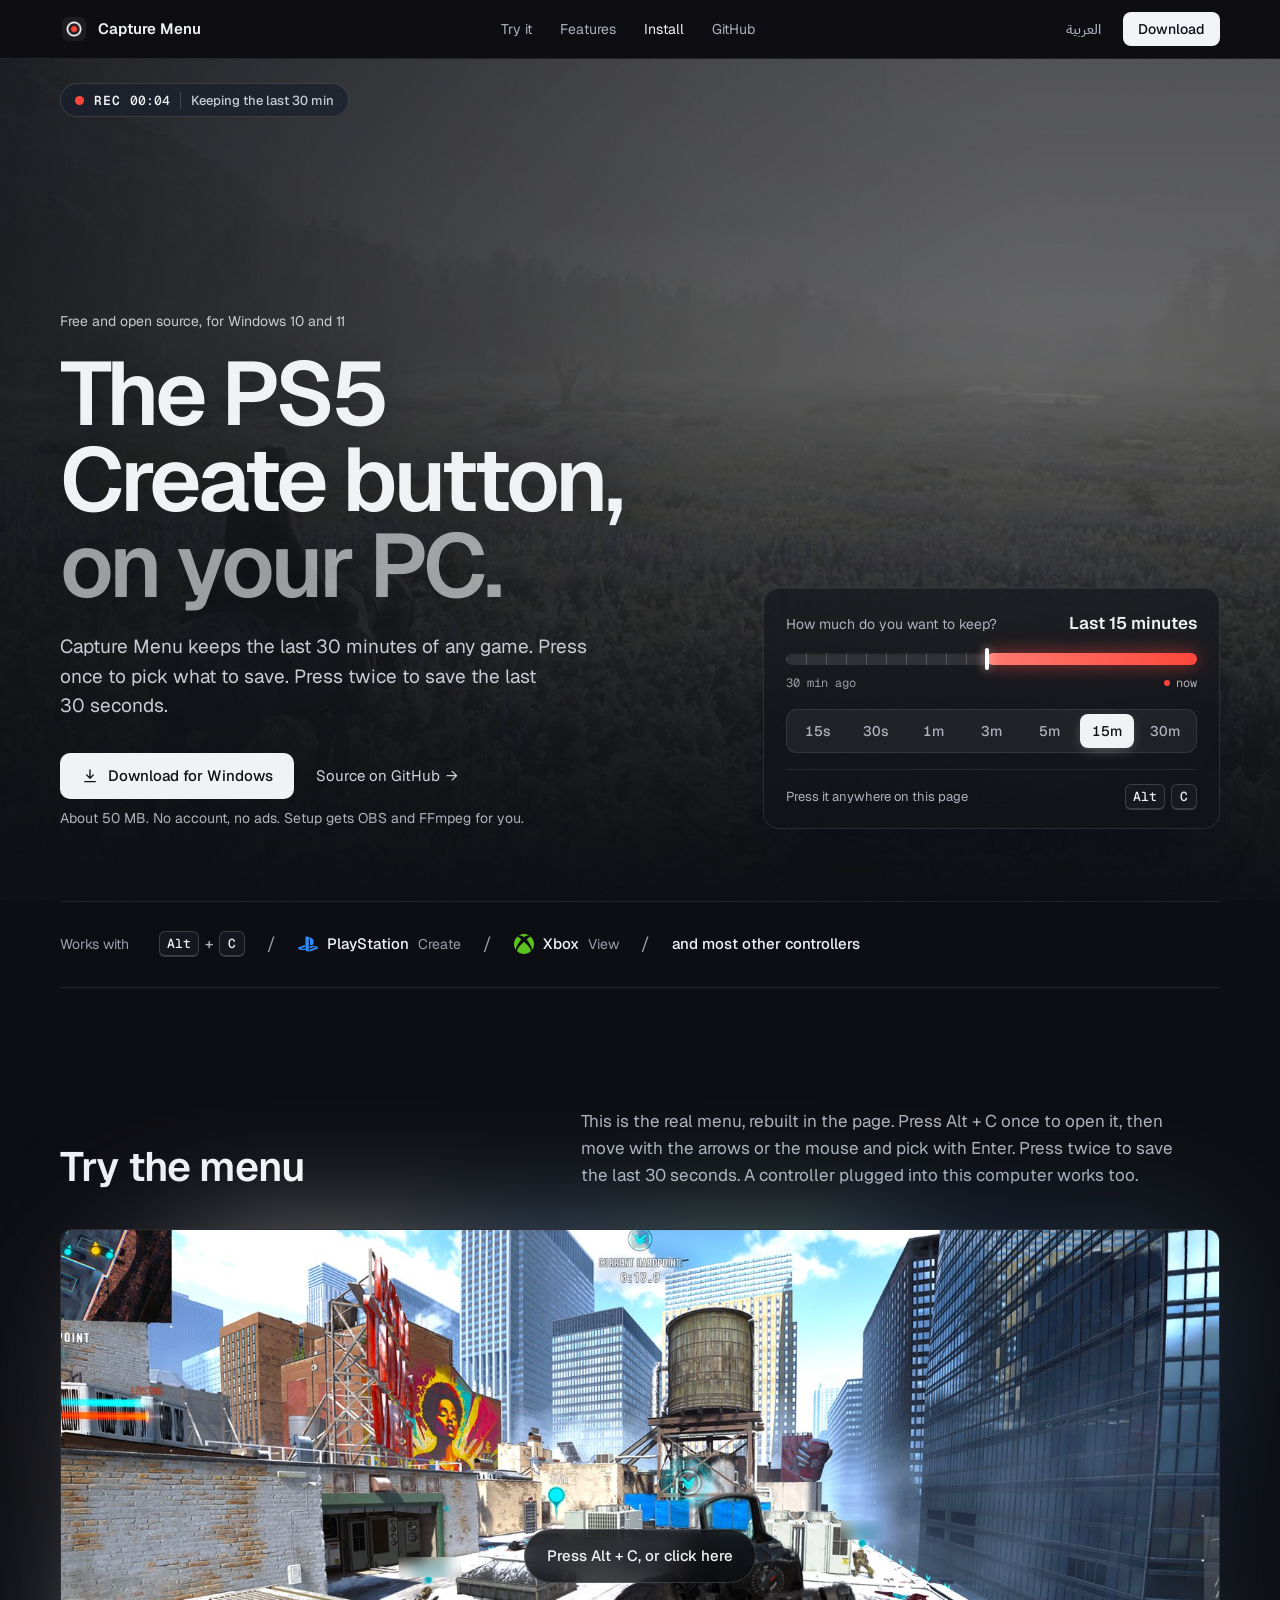
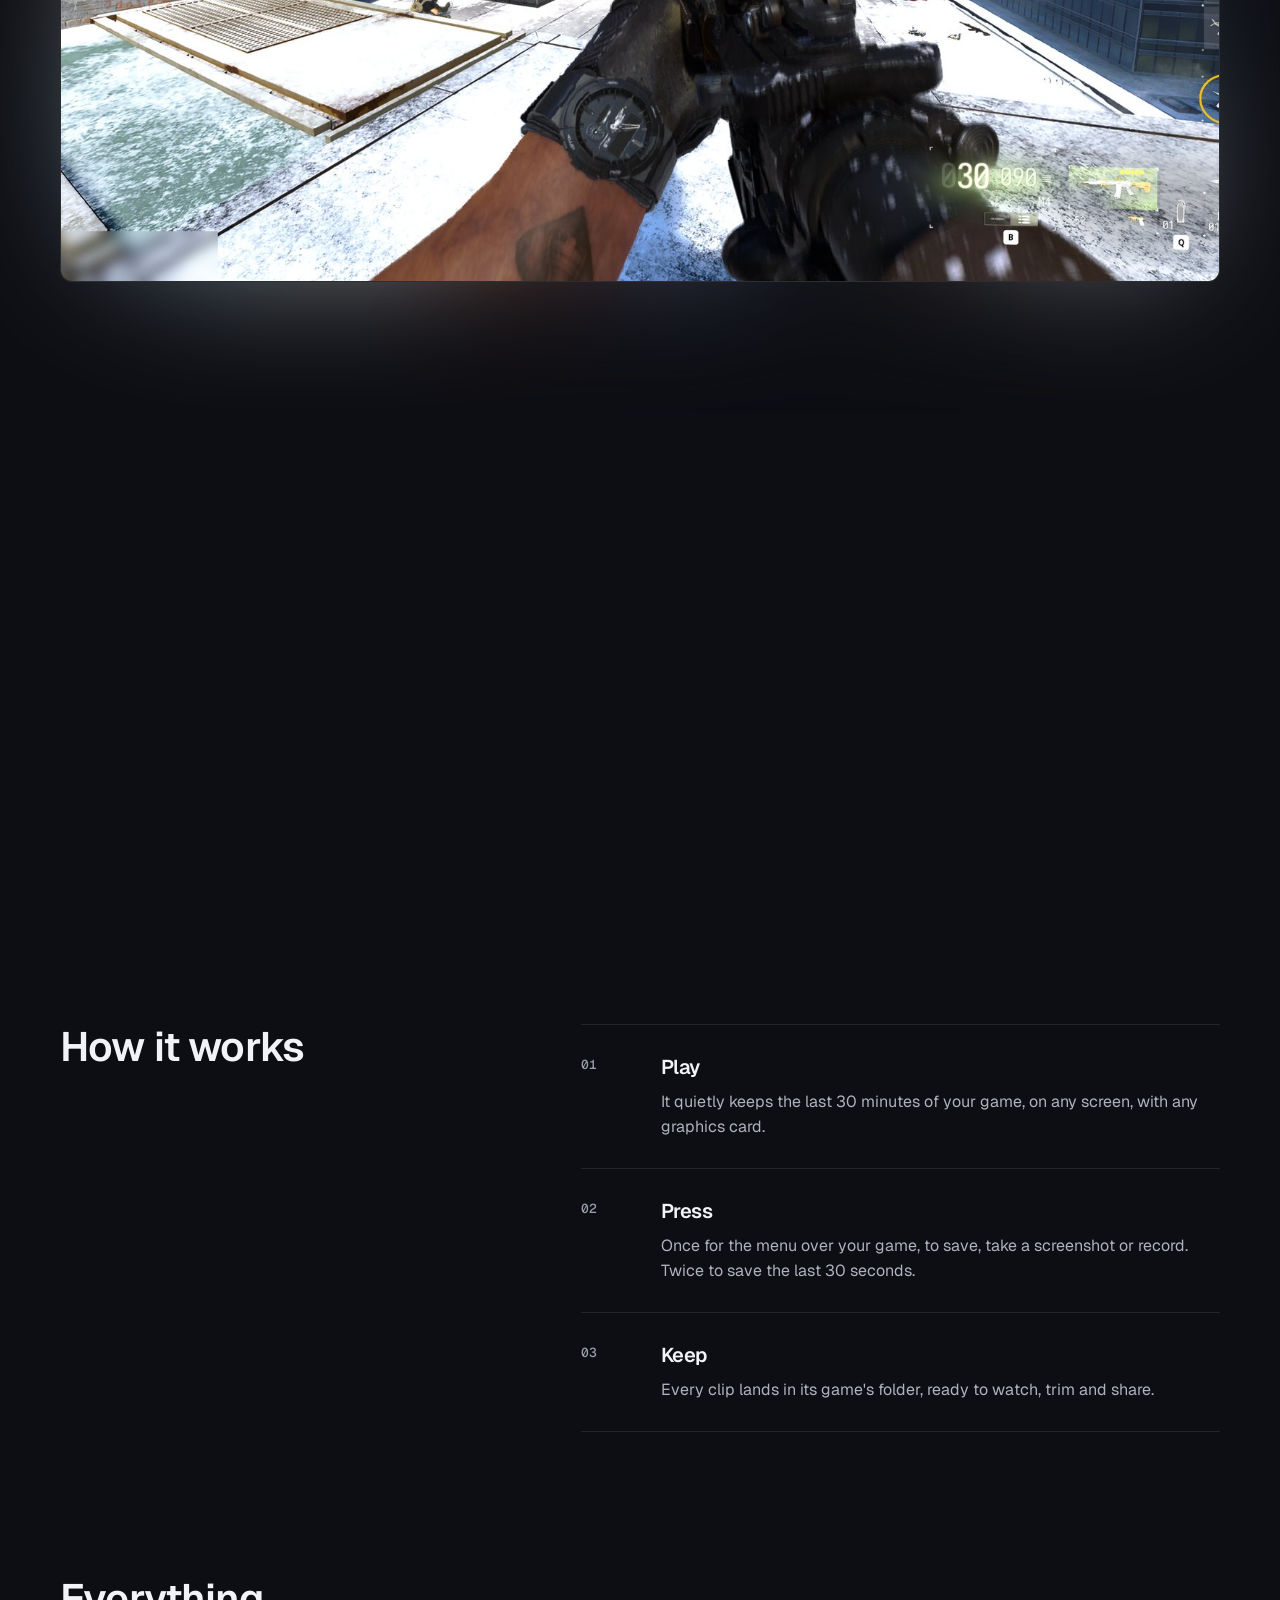
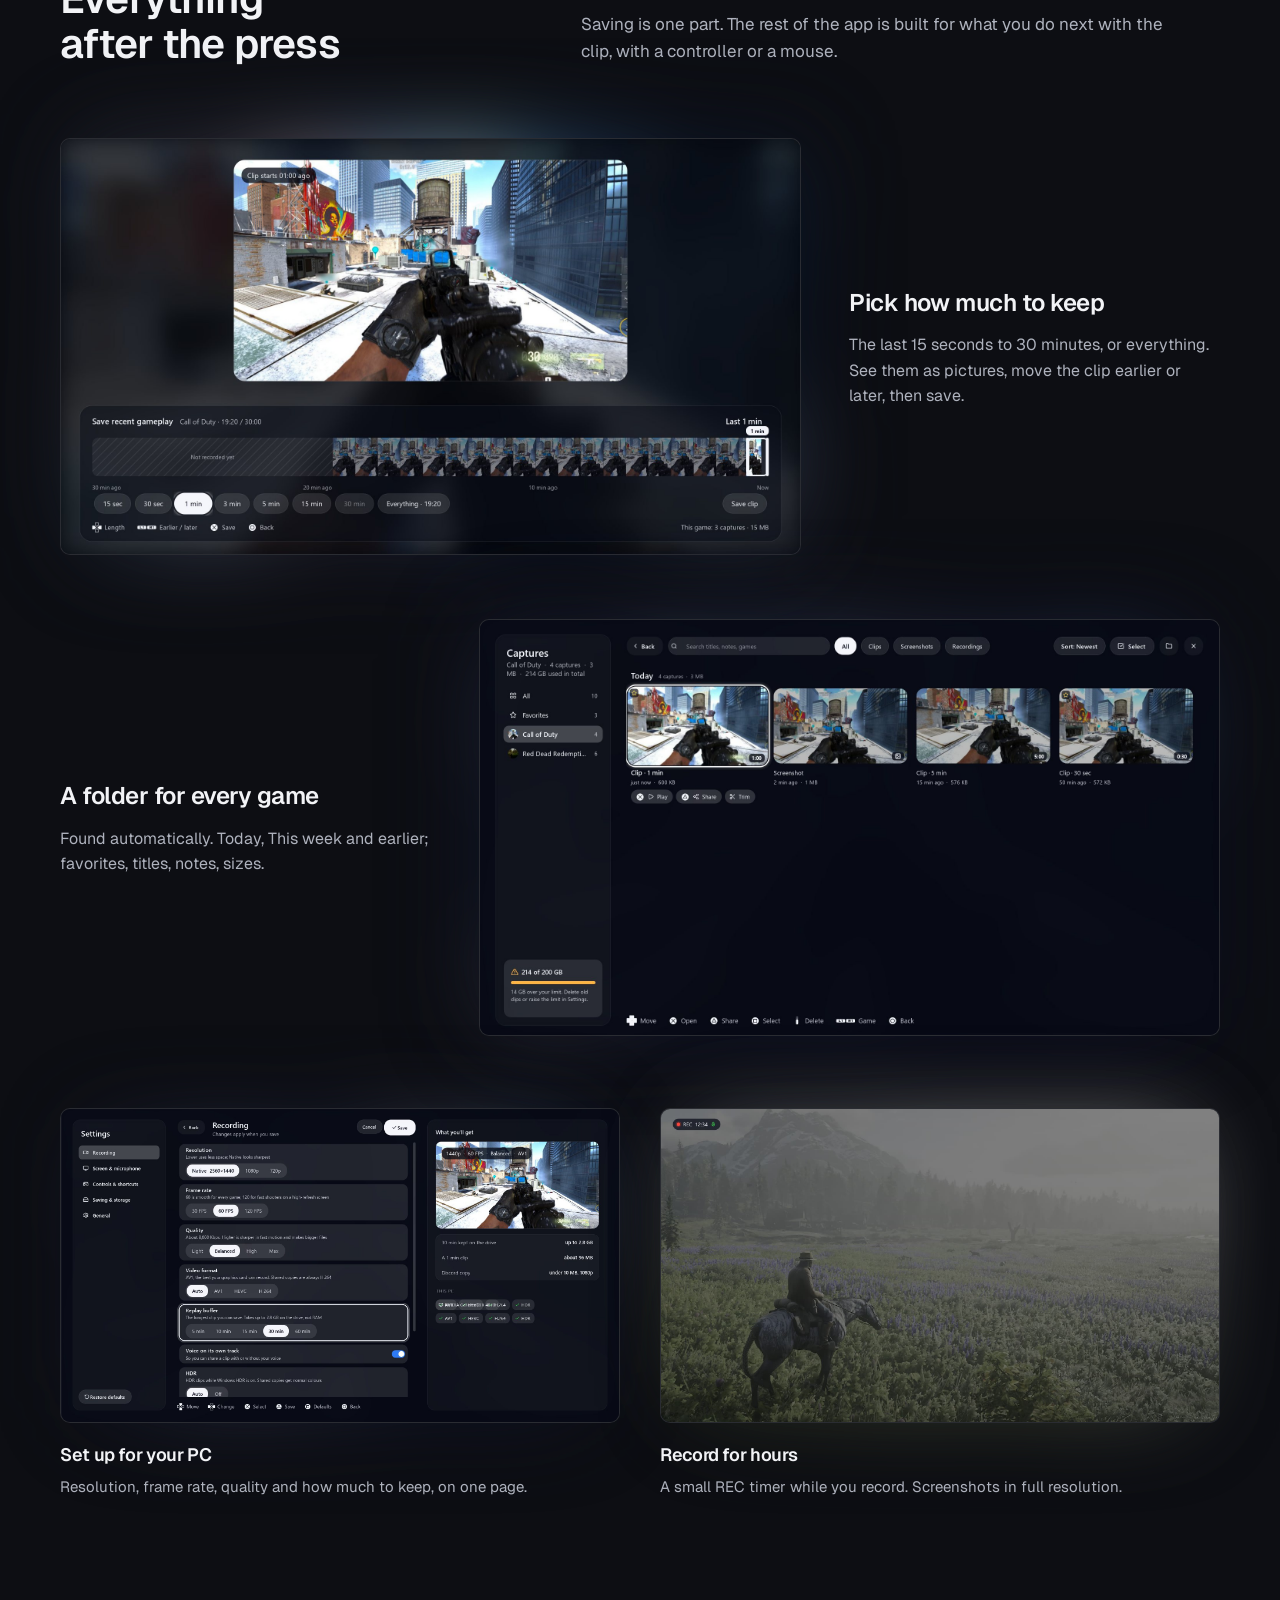
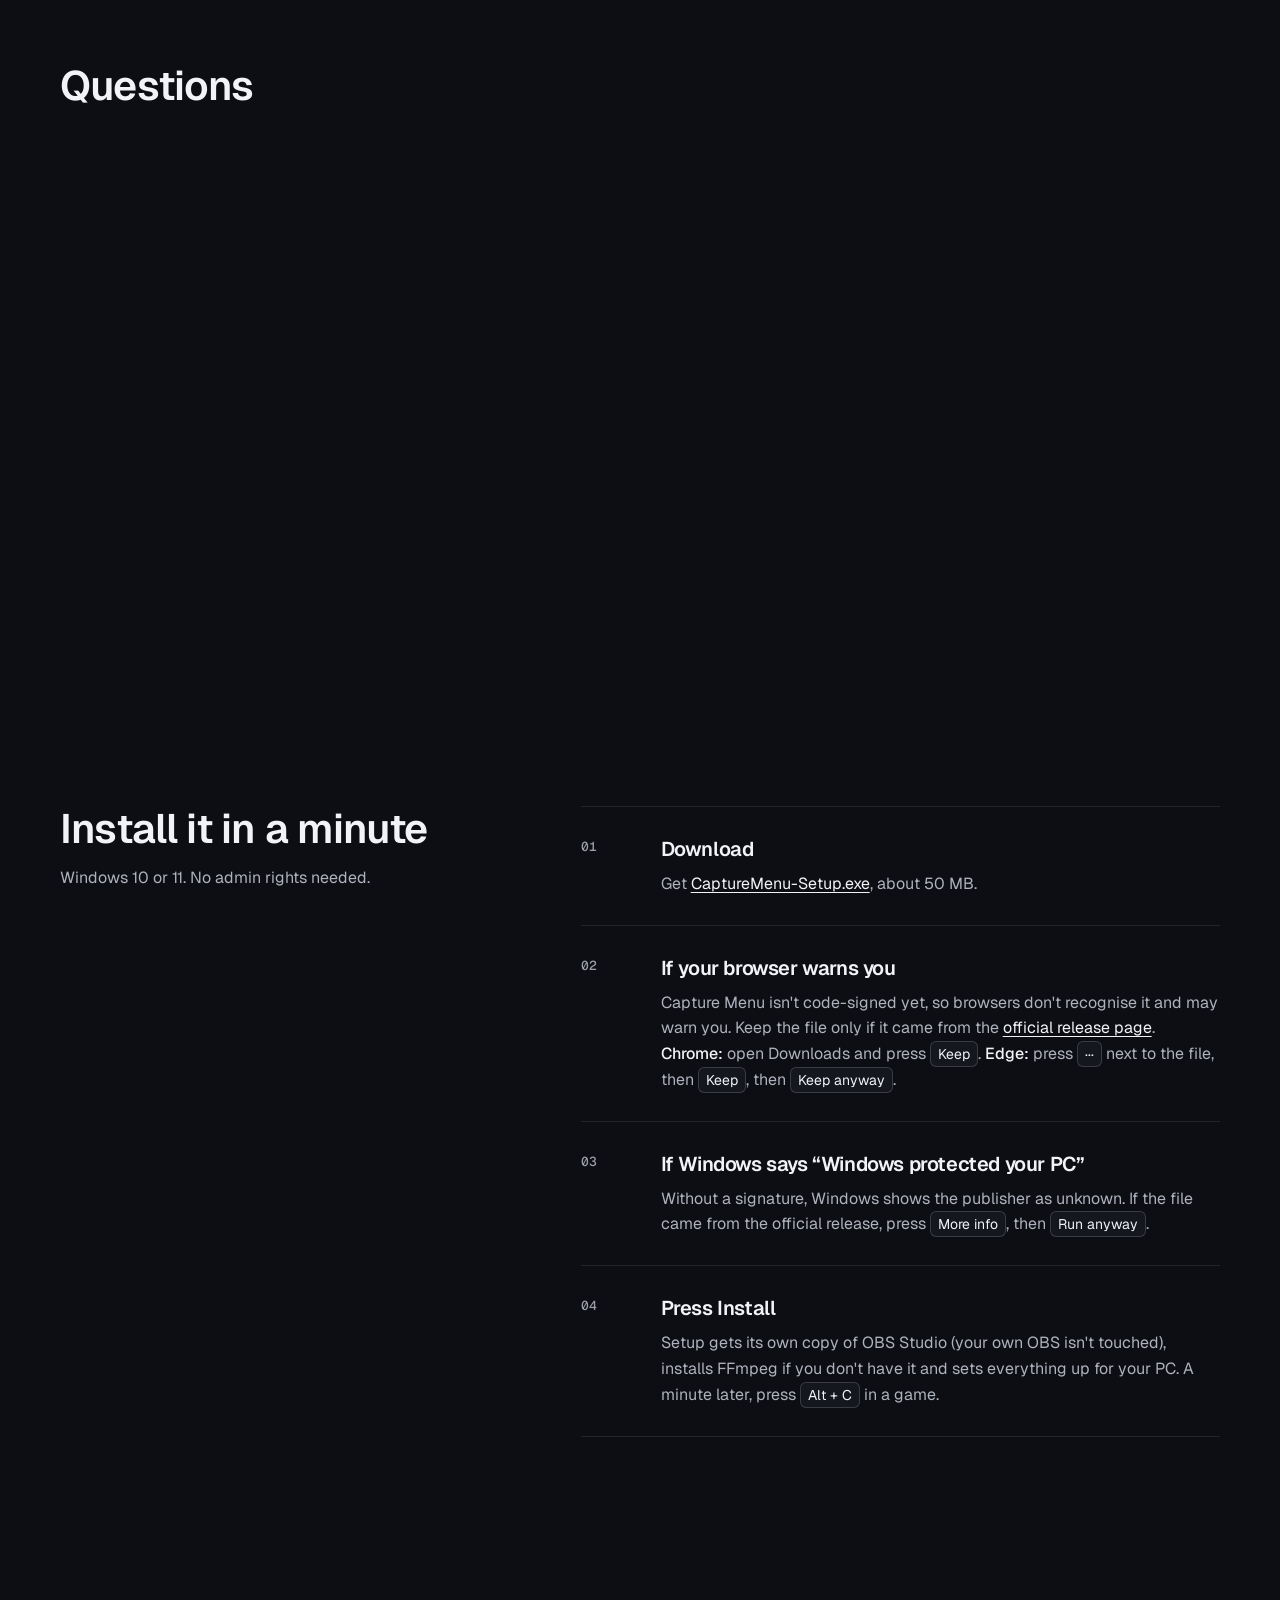
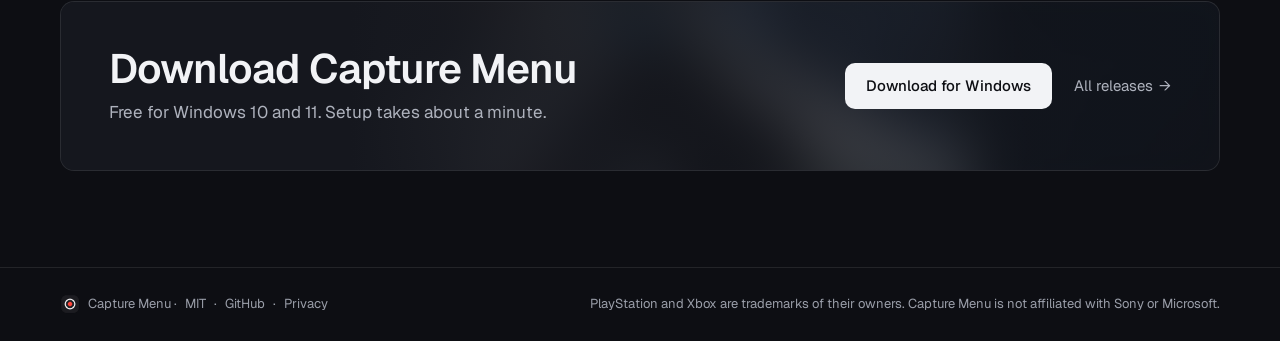
==== commit 286f2b9a: "The ride shows the new design, and the site's demo works like the app tools/render_ride.py composite" ====
--- a/site/index.html
+++ b/site/index.html
@@ -19,7 +19,7 @@
   <link rel="preconnect" href="https://fonts.googleapis.com">
   <link rel="preconnect" href="https://fonts.gstatic.com" crossorigin>
   <link href="https://fonts.googleapis.com/css2?family=Geist:wght@400;500;600&family=Geist+Mono:wght@400;500&family=IBM+Plex+Sans+Arabic:wght@400;500;600&display=swap" rel="stylesheet">
-  <link rel="stylesheet" href="style.css?v=49">
+  <link rel="stylesheet" href="style.css?v=51">
 </head>
 <body>
   <a class="skip" href="#main" data-i18n="skip">Skip to content</a>
@@ -109,7 +109,7 @@
           <div class="cm-menu" id="cm-menu"></div>
           <div class="cm-rec" id="cm-rec"><i></i><span>REC  00:00</span></div>
           <div class="cm-toast" id="cm-toast"></div>
-          <img class="cm-page" id="cm-page" alt="">
+          <img class="cm-page" id="cm-page" alt=""><div class="pg" id="pg"></div>
           <div class="try-flash" id="try-flash"></div>
         </div>
         <div class="try-hint"><span data-i18n="try_hint">Press Alt + C, or click here</span></div>
@@ -204,7 +204,8 @@
     <span data-i18n="tm">PlayStation and Xbox are trademarks of their owners. Capture Menu is not affiliated with Sony or Microsoft.</span>
   </footer>
 
-  <script src="demo.js?v=48"></script>
+  <script src="pages.js?v=4"></script>
+<script src="demo.js?v=49"></script>
   <script src="app.js?v=48"></script>
   <script data-goatcounter="https://capturemenu.goatcounter.com/count" async src="https://gc.zgo.at/count.js"></script>
 </body>
--- a/site/style.css
+++ b/site/style.css
@@ -514,3 +514,199 @@
   .reveal { opacity: 1; transform: none; }
   .hero-bg video { display: none; }
 }
+
+/* ---------------------------------------------------------------- the demo's pages (pages.js), at the app's sizes */
+.pg { position: absolute; inset: 0; display: none; z-index: 5; color: var(--ink); font-family: "Segoe UI Variable Text", "Segoe UI", "Geist", "IBM Plex Sans Arabic", sans-serif; font-size: 16px; text-align: start; }
+.pg.on { display: block; }
+.pg button { font: inherit; color: inherit; cursor: pointer; }
+.pg-viewer, .pg-gallery, .pg-settings { background: rgba(7, 10, 20, .86); backdrop-filter: blur(40px); }
+.pg-btn { display: inline-flex; align-items: center; gap: 8px; height: 46px; padding: 0 20px 0 18px; border-radius: 23px; background: rgba(255,255,255,.1); border: 1px solid rgba(255,255,255,.14); font-size: 16px; font-weight: 600; white-space: nowrap; }
+.pg-btn:hover { background: rgba(255,255,255,.18); }
+.pg-btn.main { background: var(--ink); color: var(--dark); border-color: var(--ink); }
+.pg-round { width: 46px; height: 46px; border-radius: 50%; background: rgba(255,255,255,.08); border: 0; display: grid; place-items: center; flex: none; }
+.pg-round:hover { background: rgba(255,255,255,.2); }
+.pg-hints { position: absolute; bottom: 28px; inset-inline-start: 120px; display: flex; gap: 28px; color: rgba(236,240,250,.84); font-size: 16px; }
+.pg-hint { display: inline-flex; align-items: center; gap: 8px; }
+.pg-hint kbd { font: 600 13px "Segoe UI", sans-serif; background: rgba(255,255,255,.9); color: var(--dark); border-radius: 5px; padding: 1px 7px; direction: ltr; }
+.pg .star { color: #ffd34d; }
+
+/* Save recent */
+.sv-scrim { position: absolute; inset: 0; background: rgba(4, 6, 12, .62); }
+.sv-preview { position: absolute; left: 448px; top: 56px; width: 1024px; height: 576px; border-radius: 28px; background: center / cover; border: 1px solid rgba(255,255,255,.14); box-shadow: 0 24px 64px rgba(0,0,0,.5); }
+.sv-preview span { position: absolute; top: 20px; inset-inline-start: 20px; padding: 8px 16px; border-radius: 18px; background: rgba(7,10,20,.78); font-size: 18px; }
+.sv-panel { position: absolute; left: 48px; right: 48px; bottom: 32px; height: 354px; border-radius: 32px; background: rgba(10,13,24,.6); border: 1px solid rgba(255,255,255,.14); padding: 26px 32px; box-sizing: border-box; backdrop-filter: blur(48px); }
+.sv-top { display: flex; align-items: baseline; gap: 16px; height: 32px; }
+.sv-top b { font-size: 21px; font-weight: 600; white-space: nowrap; }
+.sv-top span { color: rgba(236,240,250,.76); font-size: 17px; white-space: nowrap; }
+.sv-top i { flex: 1; }
+.sv-strip { position: relative; margin-top: 18px; height: 100px; border-radius: 16px; overflow: hidden; display: grid; grid-template-columns: repeat(30, 1fr); cursor: pointer; direction: ltr; }
+html[dir="rtl"] .sv-strip { transform: scaleX(-1); }
+html[dir="rtl"] .sv-strip em { transform: scaleX(-1) translateX(50%); }
+.sv-strip > i { background: center / cover; border-inline-end: 1px solid rgba(0,0,0,.35); }
+.sv-dim { position: absolute; top: 0; bottom: 0; left: 0; background: rgba(7,10,20,.55); }
+.sv-dim.r { left: auto; right: 0; }
+.sv-sel { position: absolute; top: 0; bottom: 0; border: 4px solid var(--ink); border-radius: 14px; box-sizing: border-box; min-width: 14px; }
+.sv-sel em { position: absolute; top: -32px; left: 50%; transform: translateX(-50%); background: var(--ink); color: var(--dark); font: 700 13px "Segoe UI", sans-serif; padding: 4px 12px; border-radius: 10px; white-space: nowrap; }
+.sv-strip { overflow: visible; }
+.sv-strip > i:first-child { border-radius: 16px 0 0 16px; } .sv-strip > i:nth-child(30) { border-radius: 0 16px 16px 0; }
+.sv-ticks { position: relative; height: 22px; margin-top: 18px; color: rgba(236,240,250,.66); font-size: 15px; direction: ltr; }
+.sv-ticks span { position: absolute; transform: translateX(-50%); white-space: nowrap; }
+.sv-ticks span:first-child { transform: none; } .sv-ticks span:last-child { transform: translateX(-100%); }
+html[dir="rtl"] .sv-ticks { transform: scaleX(-1); } html[dir="rtl"] .sv-ticks span { display: inline-block; transform: scaleX(-1) translateX(50%); }
+.sv-chips { display: flex; gap: 10px; margin-top: 16px; }
+.sv-chip { height: 52px; padding: 0 22px; border-radius: 26px; background: rgba(255,255,255,.1); border: 1px solid rgba(255,255,255,.14); font-size: 18px; white-space: nowrap; }
+.sv-chip:hover { background: rgba(255,255,255,.2); }
+.sv-chip.on { background: var(--ink); color: var(--dark); box-shadow: 0 0 0 4px rgba(255,255,255,.28); }
+.sv-chip.save { margin-inline-start: auto; }
+.pg-save .pg-hints { inset-inline-start: 81px; bottom: 56px; }
+
+/* viewer */
+.vw-bg { position: absolute; inset: 0; background: center / cover; filter: blur(60px) saturate(1.2); opacity: .45; }
+.vw-shade { position: absolute; inset: 0; background: linear-gradient(rgba(7,10,20,.6), rgba(7,10,20,.3) 45%, rgba(7,10,20,.92)); }
+.vw-head { position: absolute; top: 36px; left: 120px; right: 120px; display: flex; align-items: flex-start; gap: 12px; }
+.vw-title { flex: 1; margin-inline-start: 10px; }
+.vw-title b { display: block; font: 600 27px "Segoe UI Variable Display", "Segoe UI", sans-serif; }
+.vw-chips { display: flex; gap: 8px; margin-top: 8px; }
+.vw-chips span { padding: 5px 12px; border-radius: 16px; background: rgba(255,255,255,.07); color: #dfe3ec; font-size: 15px; }
+.vw-count { color: rgba(236,240,250,.76); font-size: 18px; margin-top: 12px; margin-inline-end: 6px; }
+.vw-card { position: absolute; left: 50%; top: 136px; width: 1264px; height: 711px; transform: translateX(-50%); border-radius: 22px; background: #000 center / cover; border: 1px solid rgba(255,255,255,.12); overflow: hidden; }
+.vw-card.small { top: 128px; width: 1060px; height: 596px; }
+.vw-ctl { position: absolute; left: 0; right: 0; bottom: 0; height: 60px; background: rgba(24,29,44,.78); display: flex; align-items: center; gap: 16px; padding: 0 20px; direction: ltr; }
+.vw-ctl i { flex: 1; height: 4px; border-radius: 2px; background: rgba(255,255,255,.18); }
+.vw-ctl i b { display: block; height: 100%; background: var(--ink); border-radius: 2px; }
+.vw-time { font: 14px Consolas, monospace; color: rgba(236,240,250,.76); }
+.vw-dock { position: absolute; left: 50%; top: 868px; transform: translateX(-50%); display: flex; align-items: center; gap: 10px; padding: 12px; border-radius: 28px; background: rgba(16,20,31,.8); border: 1px solid rgba(255,255,255,.12); }
+.vw-tile { width: 108px; height: 86px; border-radius: 20px; border: 0; background: rgba(255,255,255,.08); display: flex; flex-direction: column; align-items: center; justify-content: center; gap: 8px; font-size: 16px; }
+.vw-tile:hover { background: rgba(255,255,255,.18); }
+.vw-tile.white { background: var(--ink); color: var(--dark); }
+.vw-tile.fav svg { color: #ffd34d; }
+.vw-tile.danger { color: #ff8a82; } .vw-tile.armed { background: rgba(255,69,58,.25); color: #ff8a82; }
+.vw-rule { width: 1px; height: 64px; background: rgba(255,255,255,.18); margin: 0 6px; }
+.vw-near { position: absolute; bottom: 22px; inset-inline-end: 120px; display: flex; gap: 8px; }
+.vw-near i { width: 80px; height: 45px; border-radius: 8px; background: center / cover; opacity: .5; cursor: pointer; }
+.vw-near i.on { opacity: 1; box-shadow: 0 0 0 2px var(--ink); }
+.vw-panel { position: absolute; left: 120px; right: 120px; top: 742px; height: 230px; border-radius: 32px; background: rgba(10,13,24,.6); border: 1px solid rgba(255,255,255,.14); padding: 22px 32px; box-sizing: border-box; }
+.tr-top { display: flex; justify-content: space-between; align-items: center; }
+.tr-top b { display: block; font-size: 21px; font-weight: 600; } .tr-top span { color: rgba(236,240,250,.76); font-size: 15px; }
+.tr-top em { font: 600 20px Consolas, monospace; font-style: normal; direction: ltr; }
+.tr-strip { position: relative; margin-top: 14px; height: 64px; border-radius: 12px; display: grid; grid-template-columns: repeat(12, 1fr); overflow: hidden; direction: ltr; }
+html[dir="rtl"] .tr-strip { transform: scaleX(-1); }
+.tr-strip > i { background: center / cover; }
+.tr-dim { position: absolute; top: 0; bottom: 0; left: 0; background: rgba(7,10,20,.6); } .tr-dim.r { left: auto; right: 0; }
+.tr-sel { position: absolute; top: 0; bottom: 0; border: 3px solid var(--ink); border-radius: 10px; box-sizing: border-box; }
+.tr-sel u { position: absolute; top: -3px; bottom: -3px; width: 14px; background: var(--ink); cursor: ew-resize; touch-action: none; }
+.tr-sel u[data-h=a] { left: -7px; border-radius: 7px 0 0 7px; } .tr-sel u[data-h=b] { right: -7px; border-radius: 0 7px 7px 0; }
+.tr-foot { display: flex; justify-content: flex-end; align-items: center; gap: 10px; margin-top: 18px; }
+.au-rows { display: flex; gap: 16px; margin-top: 12px; }
+.au-row { flex: 1; display: flex; align-items: center; gap: 14px; height: 72px; padding: 0 18px; border-radius: 18px; background: rgba(255,255,255,.06); }
+.au-row b { display: block; font-size: 16px; } .au-row span { color: rgba(236,240,250,.76); font-size: 13px; }
+.au-row input { flex: 1; accent-color: #fff; min-width: 80px; }
+.au-row em { font-style: normal; font-weight: 600; width: 60px; text-align: center; border: 1px solid rgba(255,255,255,.2); border-radius: 10px; padding: 6px 0; }
+.au-row em.muted { color: #ff8a82; border-color: rgba(255,105,97,.4); }
+.au-row label { display: flex; align-items: center; gap: 8px; color: rgba(236,240,250,.76); font-size: 13px; }
+.au-sw { width: 40px; height: 22px; border-radius: 11px; border: 1px solid rgba(255,255,255,.3); background: rgba(255,255,255,.08); position: relative; }
+.au-sw::after { content: ""; position: absolute; top: 3px; left: 3px; width: 14px; height: 14px; border-radius: 50%; background: var(--ink); transition: left .15s; }
+.au-sw.on { background: var(--ink); } .au-sw.on::after { left: 21px; background: var(--dark); }
+.au-note { display: inline-flex; align-items: center; gap: 8px; color: rgba(236,240,250,.76); font-size: 14px; margin-inline-end: auto; }
+
+/* share */
+.sh-scrim { position: absolute; inset: 0; background: rgba(4,6,12,.62); }
+.sh-dialog { position: absolute; left: 50%; top: 50%; transform: translate(-50%, -50%); width: 1200px; padding: 36px 40px; box-sizing: border-box; border-radius: 32px; background: rgba(16,20,31,.92); border: 1px solid rgba(255,255,255,.14); display: flex; flex-direction: column; gap: 22px; }
+.sh-top { display: flex; align-items: center; gap: 20px; }
+.sh-top > i { width: 176px; height: 99px; border-radius: 14px; background: center / cover; flex: none; }
+.sh-top div { flex: 1; } .sh-top b { display: block; font: 600 27px "Segoe UI Variable Display", "Segoe UI", sans-serif; }
+.sh-top span { color: rgba(236,240,250,.84); font-size: 17px; }
+.sh-dialog small { color: rgba(236,240,250,.66); font-size: 15px; letter-spacing: 1px; margin-bottom: -10px; }
+.sh-cards { display: flex; gap: 20px; }
+.sh-card { flex: 1; height: 134px; border-radius: 24px; background: rgba(255,255,255,.1); border: 1px solid rgba(255,255,255,.14); padding: 20px 22px; text-align: start; display: flex; flex-direction: column; gap: 6px; }
+.sh-card:hover { background: rgba(255,255,255,.16); }
+.sh-card b { font-size: 20px; margin-top: 6px; } .sh-card span { color: rgba(236,240,250,.84); font-size: 15px; }
+.sh-card.on { background: var(--ink); color: var(--dark); box-shadow: 0 0 0 5px rgba(255,255,255,.3); }
+.sh-card.on span { color: rgba(13,17,32,.8); }
+.sh-opts { border-radius: 22px; background: rgba(255,255,255,.1); }
+.sh-line { display: flex; align-items: center; gap: 12px; height: 52px; padding: 0 12px 0 20px; }
+.sh-line b { flex: 1; font-size: 16px; }
+.sh-link { background: none; border: 0; text-decoration: underline; font-size: 16px; padding: 6px 12px; border-radius: 12px; }
+.sh-link:hover { background: rgba(255,255,255,.1); }
+.sh-row { display: flex; align-items: center; gap: 16px; height: 72px; padding: 0 12px 0 24px; border-top: 1px solid rgba(255,255,255,.14); }
+.sh-row div:first-of-type { flex: 1; } .sh-row b { display: block; font-size: 17px; } .sh-row span { color: rgba(236,240,250,.84); font-size: 15px; }
+.sh-seg, .st-seg { display: flex; gap: 4px; padding: 4px; border-radius: 23px; background: rgba(255,255,255,.1); }
+.sh-seg button, .st-seg button { height: 42px; padding: 0 18px; border-radius: 19px; border: 0; background: none; font-size: 17px; color: rgba(236,240,250,.84); white-space: nowrap; }
+.sh-seg button.on, .st-seg button.on { background: var(--ink); color: var(--dark); font-weight: 600; }
+.sh-foot { display: flex; justify-content: flex-end; gap: 12px; }
+.qr-card { position: absolute; left: 50%; top: 50%; transform: translate(-50%, -50%); width: 560px; padding: 32px 40px; box-sizing: border-box; border-radius: 30px; background: rgba(16,20,31,.95); border: 1px solid rgba(255,255,255,.14); display: flex; flex-direction: column; align-items: center; gap: 14px; }
+.qr-card b { font: 600 27px "Segoe UI Variable Display", "Segoe UI", sans-serif; }
+.qr-card .qr { width: 280px; height: 280px; border-radius: 8px; }
+.qr-card p { display: flex; gap: 12px; margin: 0; font-size: 16px; align-self: stretch; } .qr-card p svg { flex: none; margin-top: 2px; }
+.qr-card small { color: rgba(236,240,250,.6); font-size: 14px; }
+
+/* gallery */
+.gl-rail { position: absolute; left: 40px; top: 40px; bottom: 40px; width: 300px; box-sizing: border-box; padding: 28px 20px 20px; border-radius: 28px; background: rgba(255,255,255,.03); border: 1px solid rgba(255,255,255,.07); display: flex; flex-direction: column; gap: 6px; }
+html[dir="rtl"] .gl-rail { left: auto; right: 40px; }
+.gl-rail h2 { margin: 0 8px; font: 600 27px "Segoe UI Variable Display", "Segoe UI", sans-serif; }
+.gl-rail p { margin: 2px 8px 14px; color: rgba(236,240,250,.76); font-size: 15px; }
+.gl-cat { display: flex; align-items: center; gap: 12px; height: 50px; padding: 0 14px 0 12px; border-radius: 14px; border: 0; background: none; text-align: start; }
+.gl-cat:hover { background: rgba(255,255,255,.08); } .gl-cat.on { background: rgba(255,255,255,.22); }
+.gl-cat b { flex: 1; font-size: 17px; font-weight: 400; overflow: hidden; text-overflow: ellipsis; white-space: nowrap; } .gl-cat.on b { font-weight: 600; }
+.gl-cat span { color: rgba(236,240,250,.84); font-size: 15px; } .gl-cat i { width: 26px; height: 26px; border-radius: 50%; background: center / cover; flex: none; }
+.gl-store { margin-top: auto; padding: 18px; border-radius: 18px; background: rgba(255,255,255,.1); display: flex; flex-direction: column; gap: 10px; }
+.gl-store b { font-size: 17px; } .gl-store i { height: 8px; border-radius: 4px; background: rgba(255,255,255,.1); } .gl-store u { display: block; height: 100%; border-radius: 4px; background: rgba(255,255,255,.4); }
+.gl-store span { color: rgba(236,240,250,.84); font-size: 14px; }
+.gl-main { position: absolute; left: 380px; right: 40px; top: 44px; bottom: 0; }
+html[dir="rtl"] .gl-main { left: 40px; right: 380px; }
+.gl-top { display: flex; align-items: center; gap: 12px; }
+.gl-top > i { flex: 1; }
+.gl-search { display: flex; align-items: center; gap: 10px; width: 420px; height: 44px; padding: 0 18px; box-sizing: border-box; border-radius: 22px; background: rgba(255,255,255,.1); border: 1px solid rgba(255,255,255,.14); color: rgba(236,240,250,.76); }
+.gl-search input { flex: 1; background: none; border: 0; outline: 0; color: var(--ink); font: 16px "Segoe UI", sans-serif; }
+.gl-kind { height: 44px; padding: 0 18px; border-radius: 22px; background: rgba(255,255,255,.1); border: 1px solid rgba(255,255,255,.14); font-size: 16px; white-space: nowrap; }
+.gl-kind.on { background: var(--ink); color: var(--dark); font-weight: 600; }
+.gl-body { position: absolute; top: 76px; left: 0; right: 0; bottom: 70px; overflow: auto; padding: 8px 6px; scrollbar-width: thin; }
+.gl-body h3 { margin: 6px 6px 14px; font: 600 21px "Segoe UI Variable Display", "Segoe UI", sans-serif; display: flex; align-items: baseline; gap: 14px; }
+.gl-body h3 span { color: rgba(236,240,250,.66); font-size: 14px; font-weight: 400; }
+.gl-grid { display: grid; grid-template-columns: repeat(4, 1fr); gap: 12px 24px; margin-bottom: 18px; }
+.gl-card { cursor: pointer; padding: 6px; border-radius: 22px; }
+.gl-card > i { display: block; position: relative; aspect-ratio: 16 / 9; border-radius: 20px; background: center / cover; filter: brightness(.75); transition: transform .18s, filter .18s; }
+.gl-card:hover > i { filter: none; }
+.gl-card.on > i { filter: none; transform: scale(1.04); box-shadow: 0 0 0 4px #fff, 0 0 0 10px rgba(255,255,255,.2); }
+.gl-card em { position: absolute; bottom: 8px; inset-inline-end: 8px; padding: 3px 8px; border-radius: 8px; background: rgba(7,10,20,.78); font: 700 13px "Segoe UI", sans-serif; font-style: normal; }
+.gl-card u { position: absolute; top: 8px; inset-inline-start: 8px; text-decoration: none; background: rgba(7,10,20,.7); border-radius: 8px; padding: 1px 6px; }
+.gl-card b { display: block; margin-top: 12px; font-size: 16px; font-weight: 400; } .gl-card.on b { font-size: 17px; font-weight: 600; }
+.gl-card span { color: rgba(236,240,250,.84); font-size: 14px; }
+.gl-acts { display: flex; gap: 8px; margin-top: 10px; }
+.gl-acts button { display: inline-flex; align-items: center; gap: 8px; height: 36px; padding: 0 14px 0 12px; border-radius: 18px; border: 0; background: rgba(255,255,255,.16); font-size: 15px; }
+.gl-acts button:hover { background: rgba(255,255,255,.28); }
+.pg-gallery .pg-hints { inset-inline-start: 0; bottom: 24px; }
+
+/* settings */
+.st-rail { position: absolute; left: 40px; top: 40px; bottom: 40px; width: 320px; box-sizing: border-box; padding: 28px 20px 22px; border-radius: 28px; background: rgba(255,255,255,.03); border: 1px solid rgba(255,255,255,.07); display: flex; flex-direction: column; gap: 6px; }
+html[dir="rtl"] .st-rail { left: auto; right: 40px; }
+.st-rail h2 { margin: 0 8px 18px; font: 600 27px "Segoe UI Variable Display", "Segoe UI", sans-serif; }
+.st-rail > i { flex: 1; } .st-rail .pg-btn { align-self: flex-start; }
+.st-tab { display: flex; align-items: center; gap: 14px; height: 48px; padding: 0 14px; border-radius: 12px; border: 0; background: none; font-size: 17px; text-align: start; }
+.st-tab:hover { background: rgba(255,255,255,.08); } .st-tab.on { background: rgba(255,255,255,.22); font-weight: 600; }
+.st-main { position: absolute; left: 400px; width: 820px; top: 40px; bottom: 0; }
+html[dir="rtl"] .st-main { left: auto; right: 400px; }
+.st-head { display: flex; align-items: center; gap: 16px; height: 60px; }
+.st-head div b { display: block; font: 600 27px "Segoe UI Variable Display", "Segoe UI", sans-serif; }
+.st-head div span { color: rgba(236,240,250,.84); font-size: 15px; } .st-head div span.warn { color: var(--amber, #ffb340); }
+.st-head > i { flex: 1; }
+.st-rows { position: absolute; top: 84px; left: 0; right: 0; bottom: 74px; overflow: auto; display: flex; flex-direction: column; gap: 10px; padding: 4px; scrollbar-width: thin; }
+.set-row { padding: 14px 24px; border-radius: 20px; background: rgba(255,255,255,.1); cursor: pointer; flex: none; }
+.set-row.on { box-shadow: 0 0 0 3px var(--ink), 0 0 0 7px rgba(255,255,255,.22); }
+.set-row b { display: block; font-size: 18px; } .set-row > span { display: block; color: rgba(236,240,250,.84); font-size: 15px; margin: 2px 0 10px; }
+.st-seg { display: inline-flex; }
+.st-get { position: absolute; right: 40px; top: 40px; bottom: 40px; width: 620px; box-sizing: border-box; padding: 28px; border-radius: 28px; background: rgba(255,255,255,.03); border: 1px solid rgba(255,255,255,.07); display: flex; flex-direction: column; gap: 18px; }
+html[dir="rtl"] .st-get { right: auto; left: 40px; }
+.st-get h3 { margin: 0; font-size: 19px; font-weight: 600; }
+.st-pic { height: 300px; border-radius: 18px; background: center / cover; position: relative; }
+.st-pic span { position: absolute; top: 14px; inset-inline-start: 14px; padding: 6px 12px; border-radius: 12px; background: rgba(7,10,20,.78); font-size: 17px; direction: ltr; }
+.st-sizes { border-radius: 18px; background: rgba(255,255,255,.1); padding: 0 20px; }
+.st-sizes p { display: flex; justify-content: space-between; align-items: center; height: 52px; margin: 0; font-size: 17px; }
+.st-sizes p span { color: rgba(236,240,250,.84); } .st-sizes b { display: inline-flex; gap: 8px; align-items: center; }
+.st-sizes u { text-decoration: none; background: #ffb340; color: var(--dark); font-size: 13px; padding: 1px 7px; border-radius: 7px; }
+.st-get small { color: rgba(236,240,250,.66); font-size: 14px; letter-spacing: 1px; }
+.st-pc { display: flex; flex-wrap: wrap; gap: 8px; } .st-pc span { display: inline-flex; align-items: center; gap: 6px; height: 36px; padding: 0 12px 0 10px; border-radius: 14px; background: rgba(255,255,255,.1); font-size: 15px; }
+.st-pc span svg { color: #32d74b; } .st-pc:first-of-type span svg { color: var(--ink); }
+.pg-settings .pg-hints { inset-inline-start: 0; bottom: 24px; }
+.pg-viewer .pg-hints { bottom: 30px; }
+.pg-save .pg-hints { position: static; margin-top: 16px; }
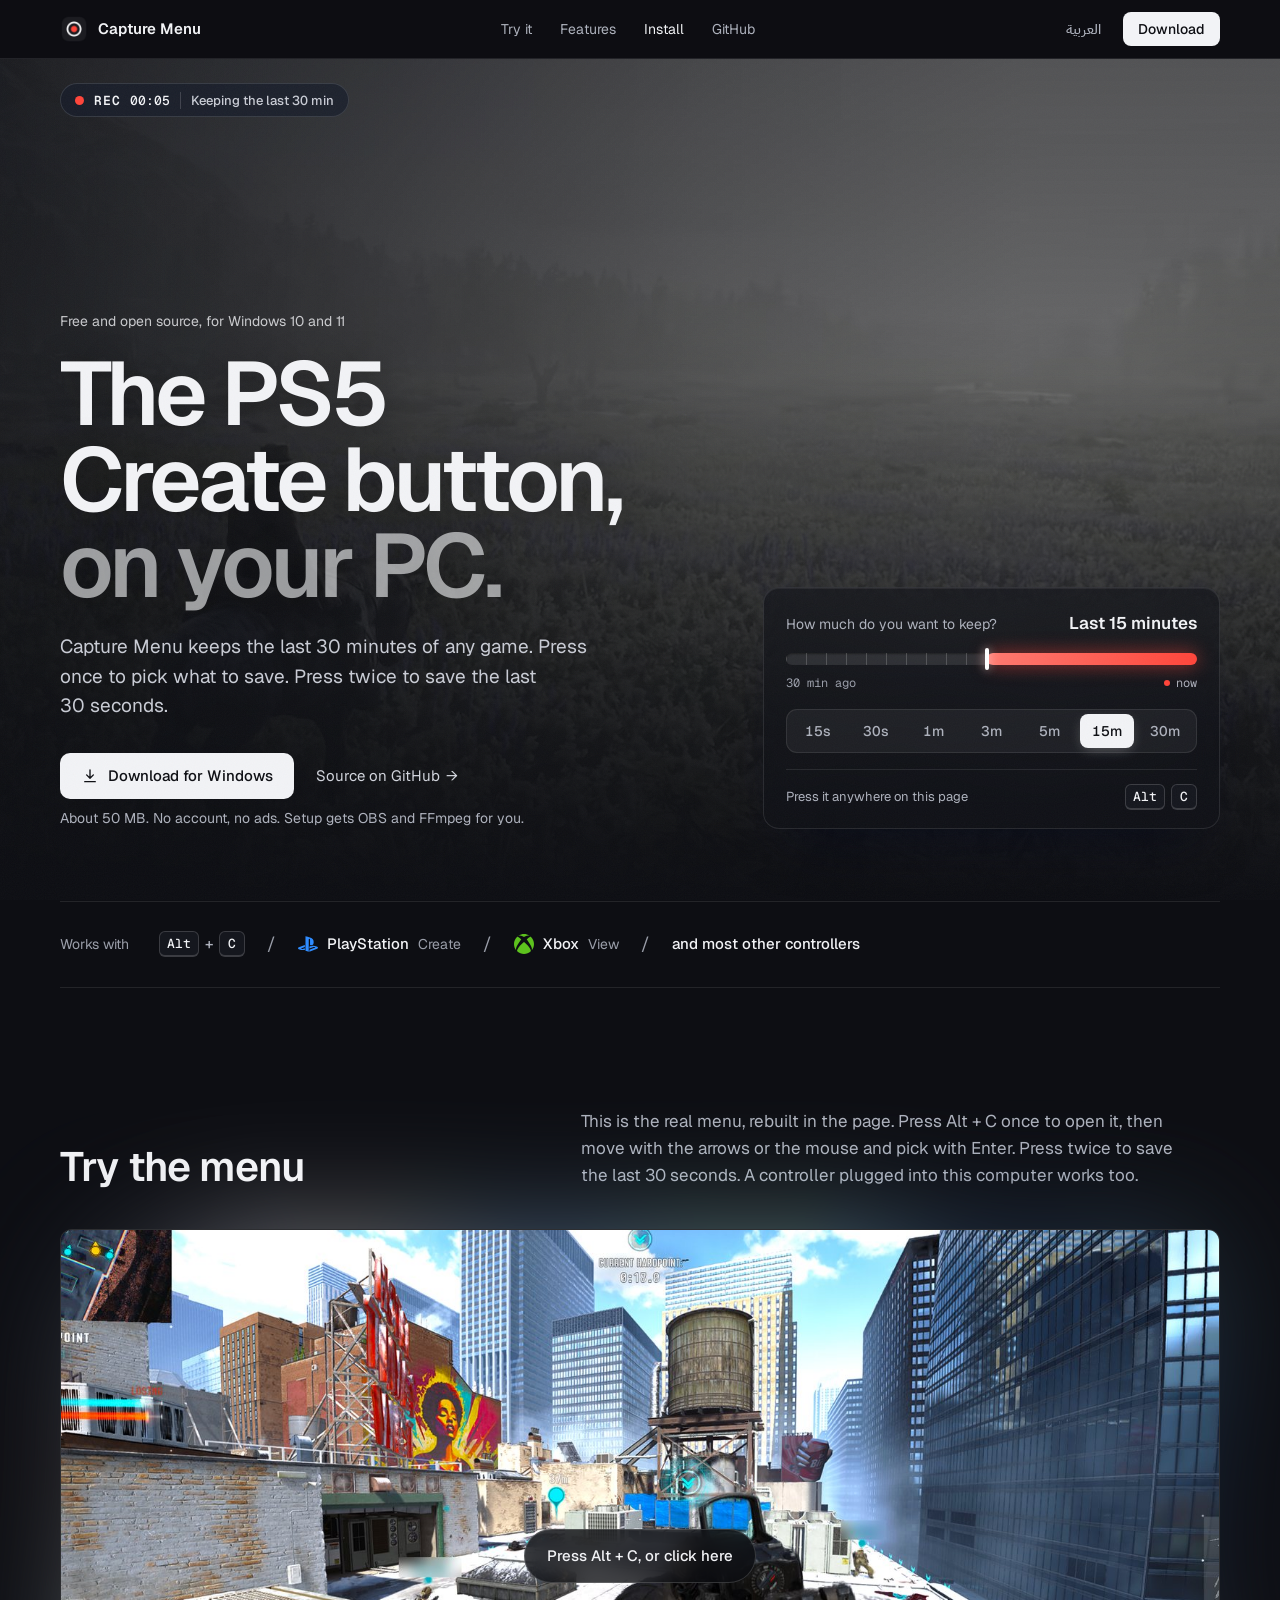
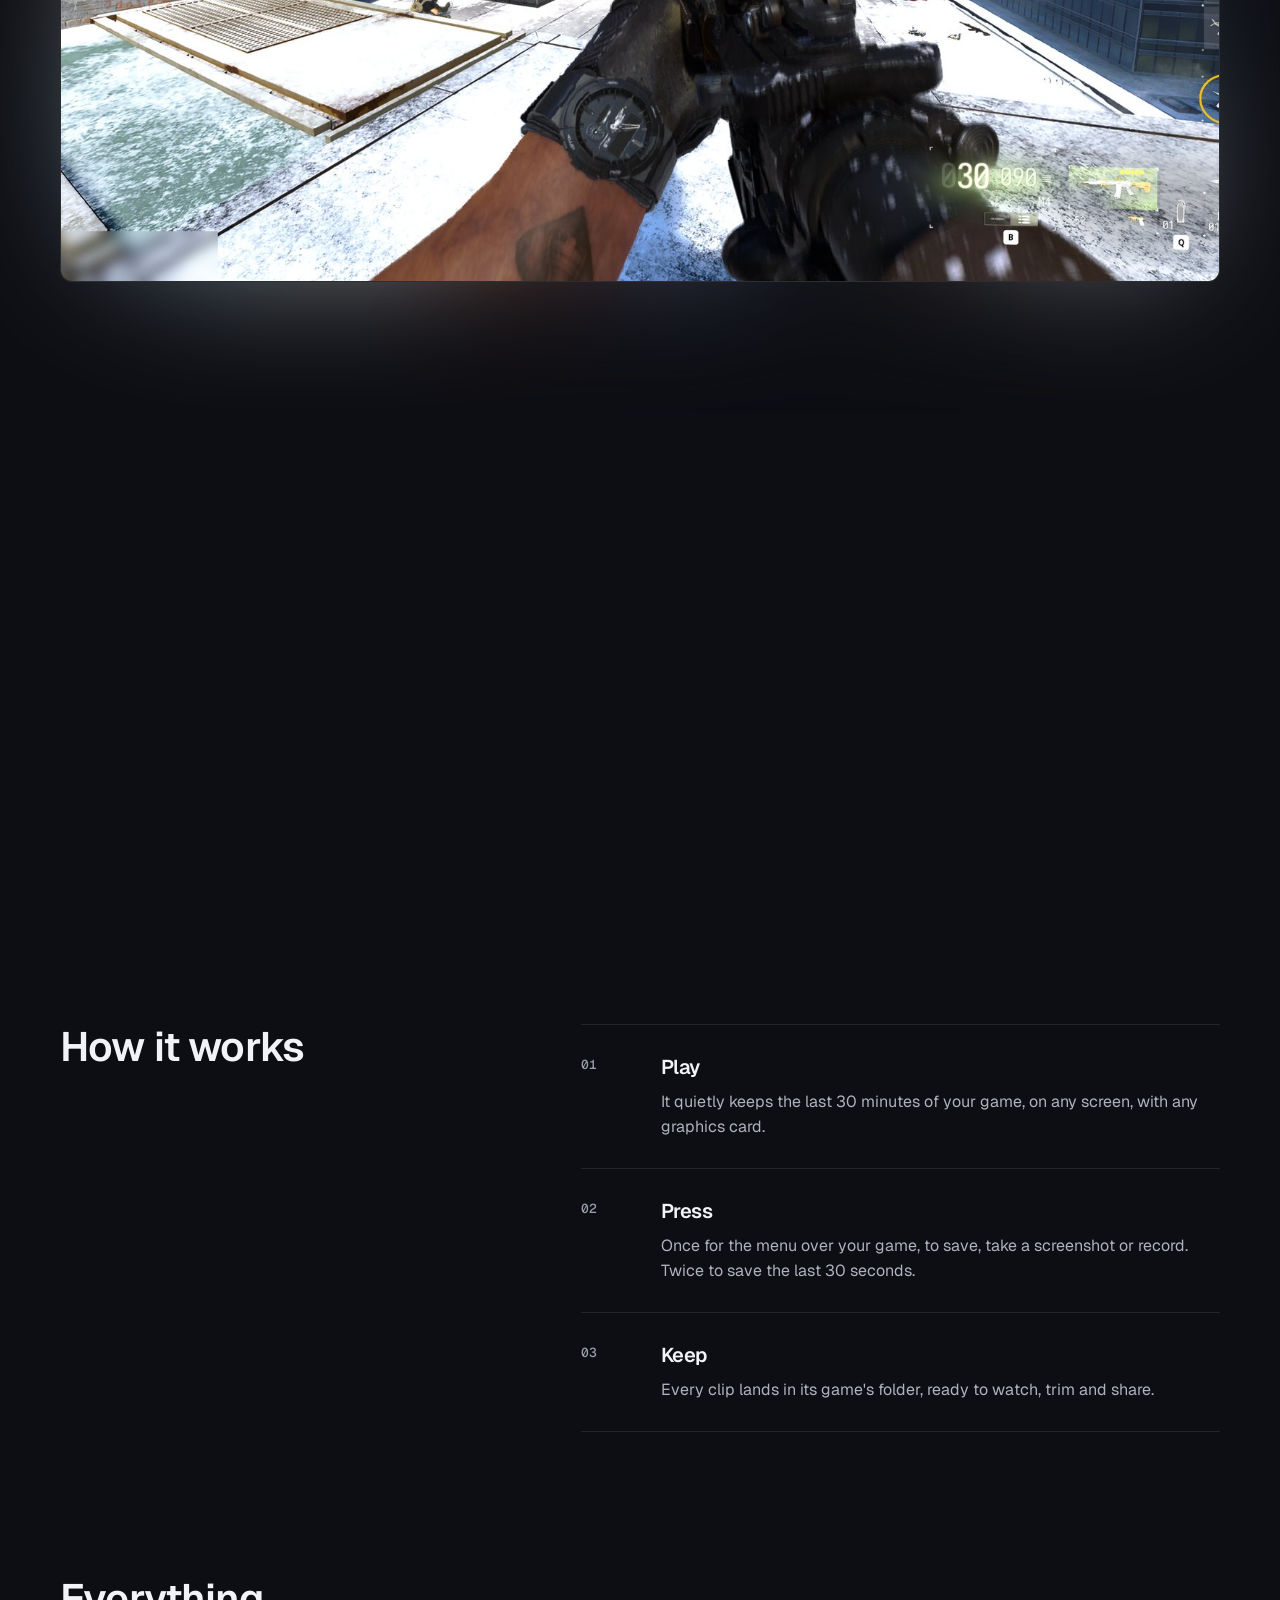
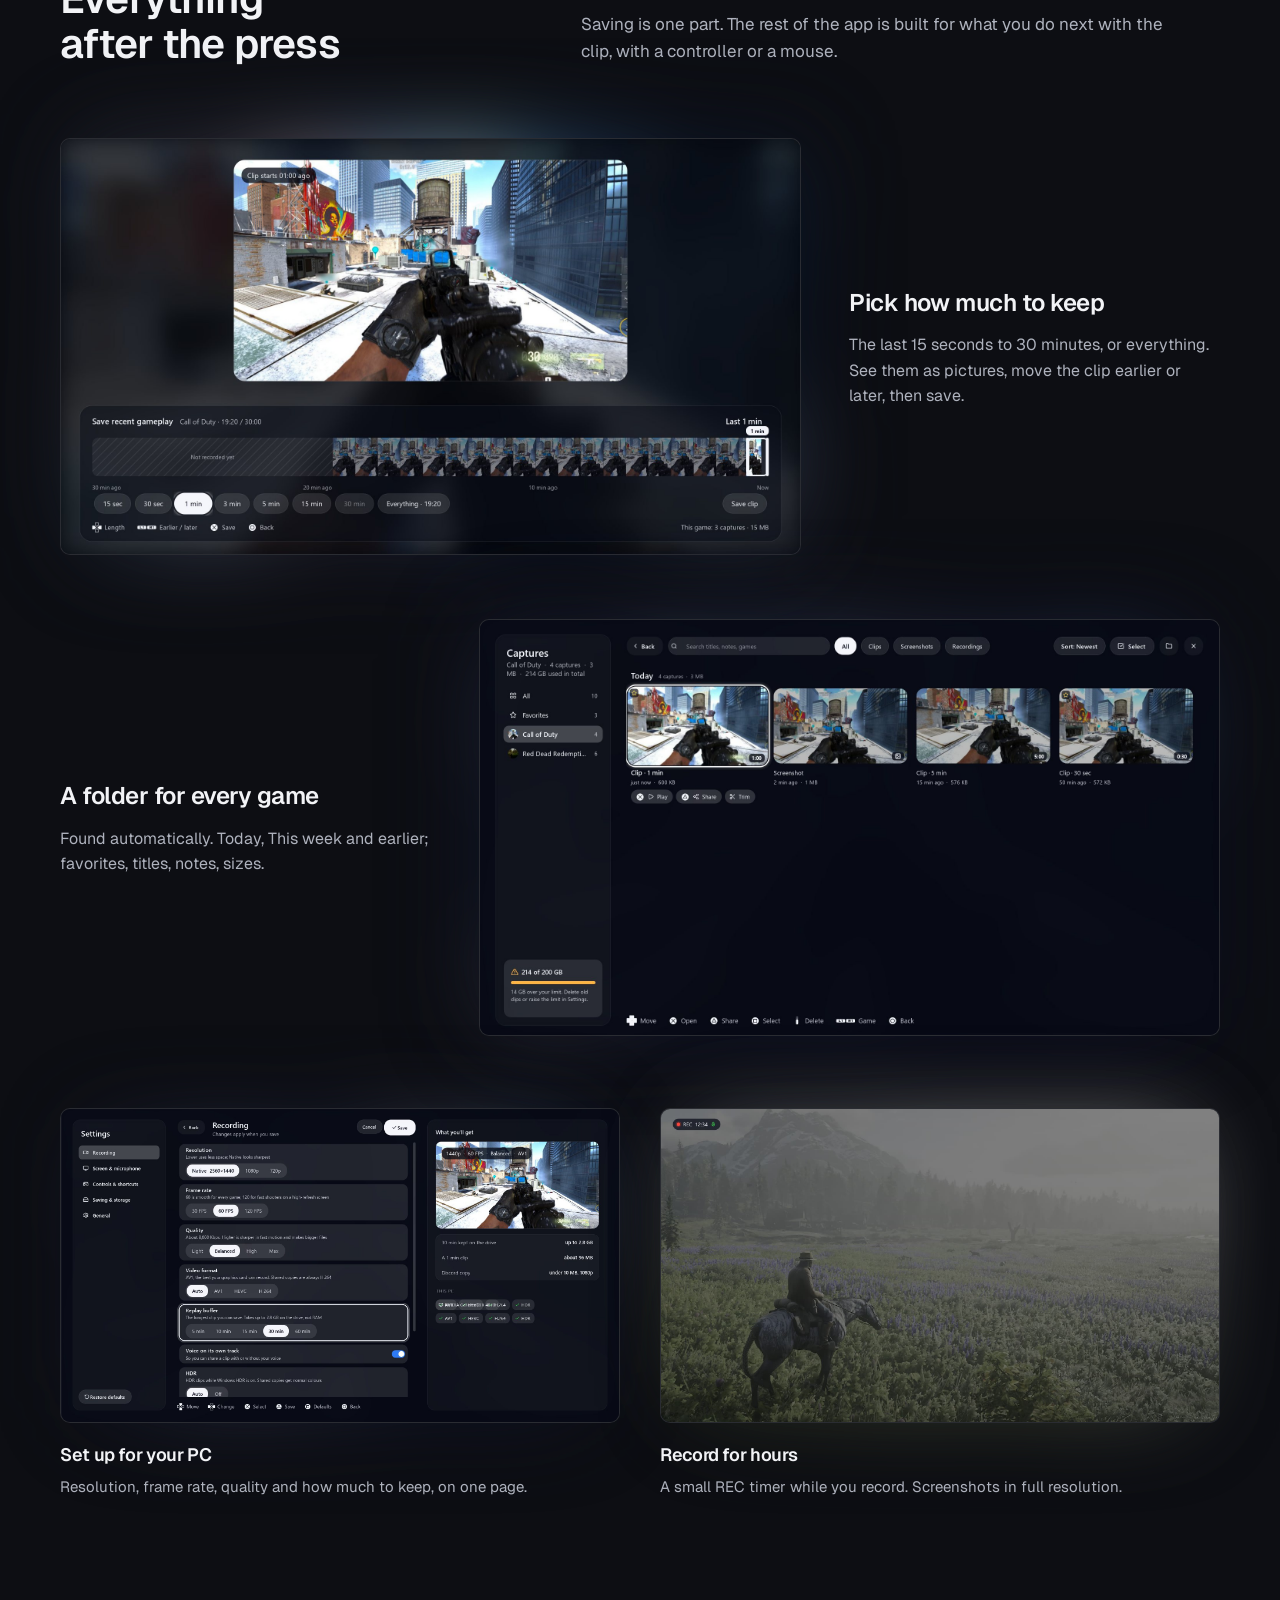
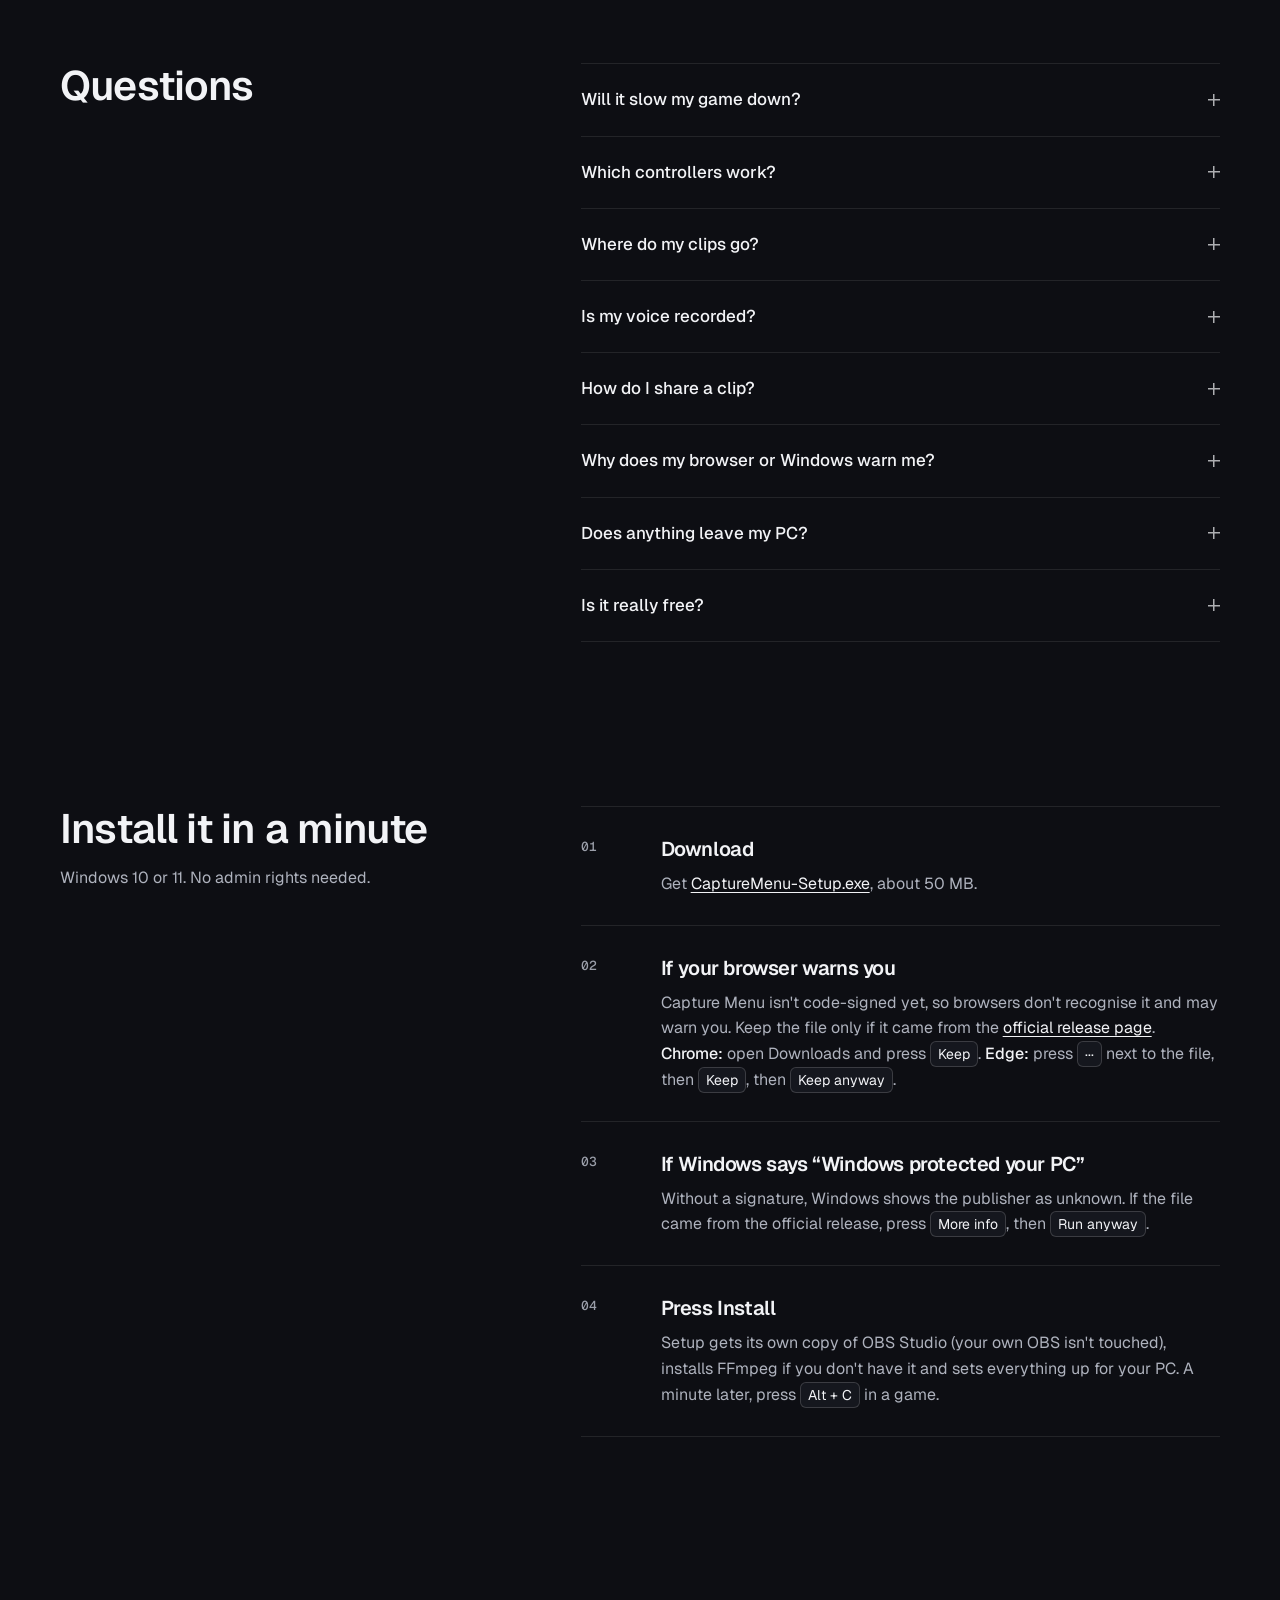
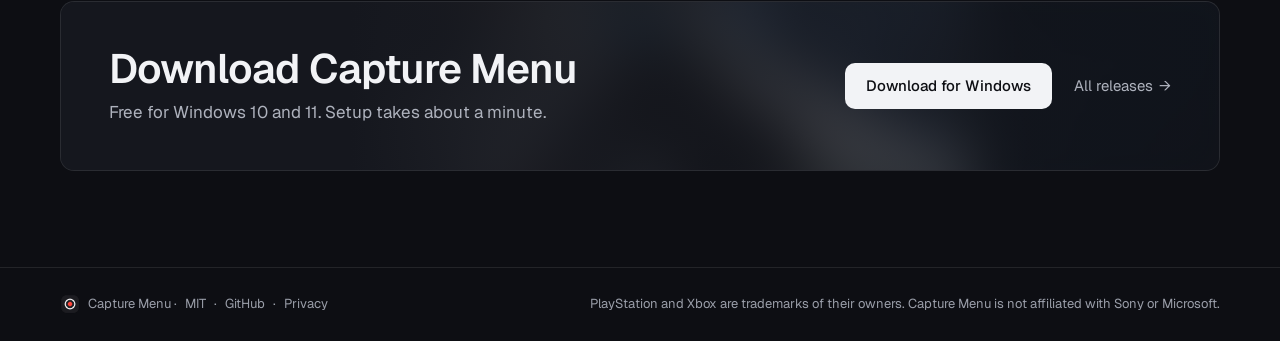
==== commit 04c983bb: "Site demo: the viewer plays the clip, Save recent drags, every setting The viewer plays clips (the R" ====
--- a/site/index.html
+++ b/site/index.html
@@ -19,7 +19,7 @@
   <link rel="preconnect" href="https://fonts.googleapis.com">
   <link rel="preconnect" href="https://fonts.gstatic.com" crossorigin>
   <link href="https://fonts.googleapis.com/css2?family=Geist:wght@400;500;600&family=Geist+Mono:wght@400;500&family=IBM+Plex+Sans+Arabic:wght@400;500;600&display=swap" rel="stylesheet">
-  <link rel="stylesheet" href="style.css?v=51">
+  <link rel="stylesheet" href="style.css?v=52">
 </head>
 <body>
   <a class="skip" href="#main" data-i18n="skip">Skip to content</a>
@@ -204,8 +204,8 @@
     <span data-i18n="tm">PlayStation and Xbox are trademarks of their owners. Capture Menu is not affiliated with Sony or Microsoft.</span>
   </footer>
 
-  <script src="pages.js?v=4"></script>
-<script src="demo.js?v=49"></script>
+  <script src="pages.js?v=5"></script>
+<script src="demo.js?v=50"></script>
   <script src="app.js?v=48"></script>
   <script data-goatcounter="https://capturemenu.goatcounter.com/count" async src="https://gc.zgo.at/count.js"></script>
 </body>
--- a/site/style.css
+++ b/site/style.css
@@ -710,3 +710,26 @@
 .pg-settings .pg-hints { inset-inline-start: 0; bottom: 24px; }
 .pg-viewer .pg-hints { bottom: 30px; }
 .pg-save .pg-hints { position: static; margin-top: 16px; }
+
+/* the viewer plays the clip; Settings' switches, values and ‹ › rows */
+.vw-video { position: absolute; inset: 0; width: 100%; height: 100%; object-fit: cover; background: #000; cursor: pointer; }
+.vw-ctl { z-index: 1; gap: 12px; }
+.vw-ctl button { display: inline-flex; align-items: center; gap: 2px; height: 40px; min-width: 40px; justify-content: center; border: 0; border-radius: 20px; background: none; color: var(--ink); }
+.vw-ctl button:hover { background: rgba(255,255,255,.16); }
+.vw-ctl small { font-size: 13px; }
+.vw-play { width: 44px; height: 44px; }
+.vw-seek { flex: 1; accent-color: #fff; cursor: pointer; }
+.set-row.line { display: flex; align-items: center; gap: 24px; }
+.set-row.line > div { flex: 1; min-width: 0; }
+.set-row.line > div > span { display: block; color: rgba(236,240,250,.84); font-size: 15px; margin-top: 2px; }
+.st-sw { width: 46px; height: 26px; border-radius: 13px; border: 0; background: rgba(255,255,255,.2); position: relative; flex: none; }
+.st-sw::after { content: ""; position: absolute; top: 3px; inset-inline-start: 3px; width: 20px; height: 20px; border-radius: 50%; background: #fff; transition: inset-inline-start .15s; }
+.st-sw.on { background: #2f7bf5; } .st-sw.on::after { inset-inline-start: 23px; }
+.st-val { display: inline-flex; align-items: center; gap: 8px; max-width: 360px; height: 40px; padding: 0 8px 0 14px; border: 0; border-radius: 20px; background: rgba(255,255,255,.08); font-size: 16px; flex: none; }
+.st-val span { overflow: hidden; text-overflow: ellipsis; white-space: nowrap; direction: ltr; }
+html[dir="rtl"] .st-val span { direction: rtl; }
+.st-val:hover { background: rgba(255,255,255,.16); }
+.st-pill { display: flex; align-items: center; width: 400px; height: 46px; border-radius: 23px; background: rgba(255,255,255,.1); flex: none; }
+.st-pill span { flex: 1; text-align: center; font-size: 16px; overflow: hidden; text-overflow: ellipsis; white-space: nowrap; }
+.st-pill button { width: 42px; height: 42px; border: 0; border-radius: 50%; background: none; display: grid; place-items: center; }
+.st-pill button:hover { background: rgba(255,255,255,.14); } .st-pill button.dim { opacity: .25; pointer-events: none; }
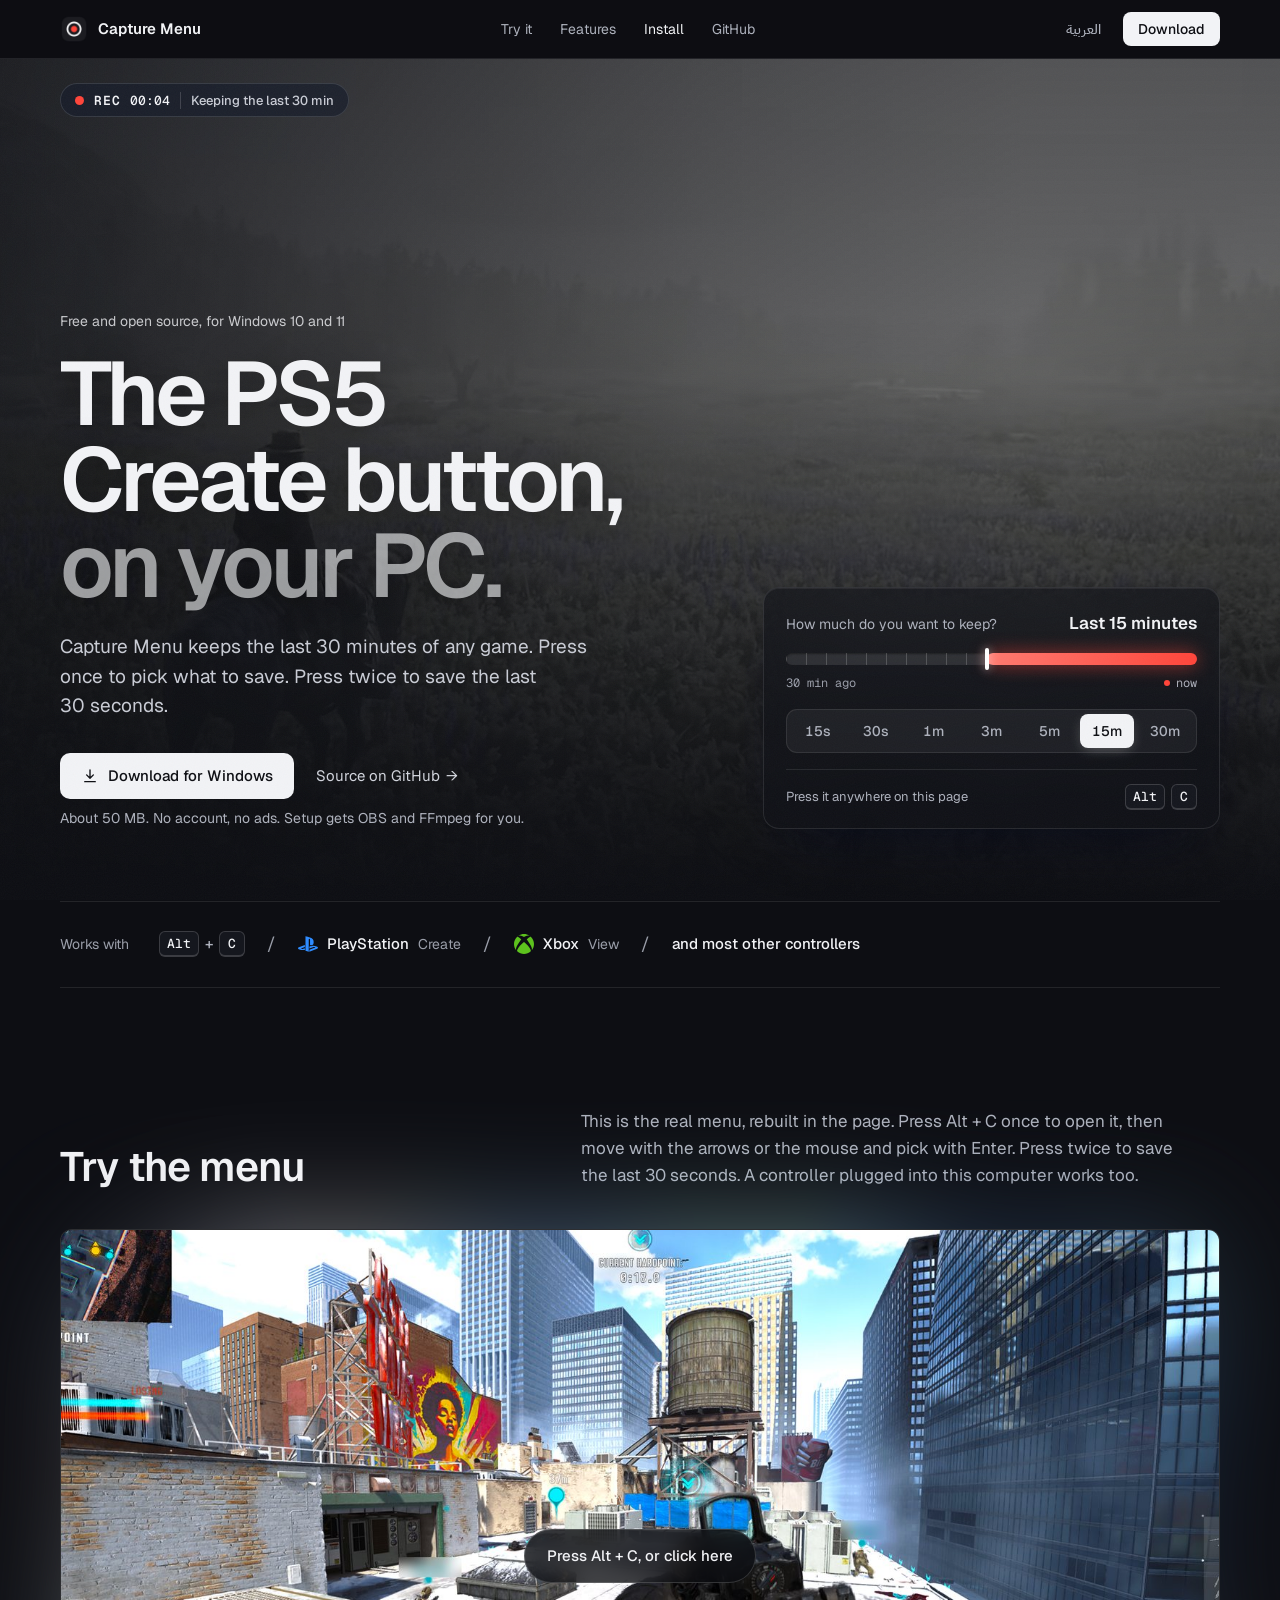
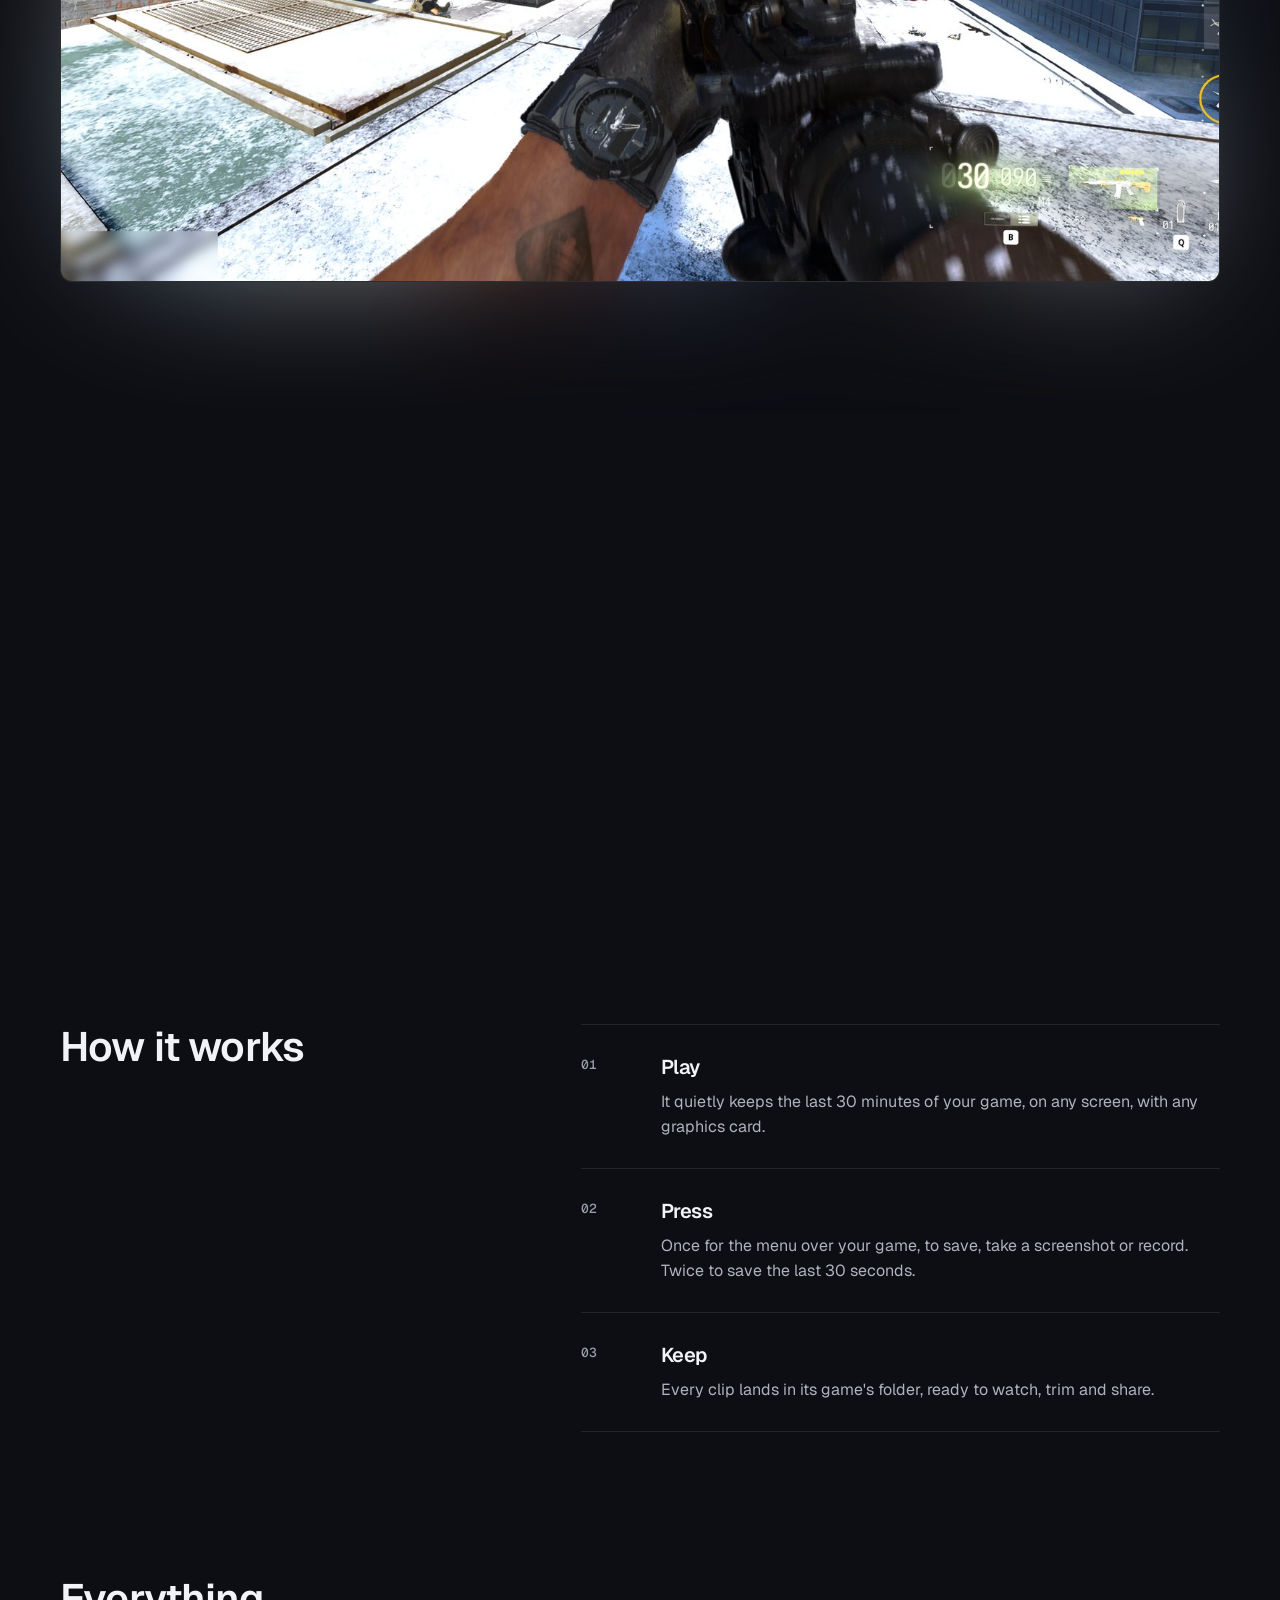
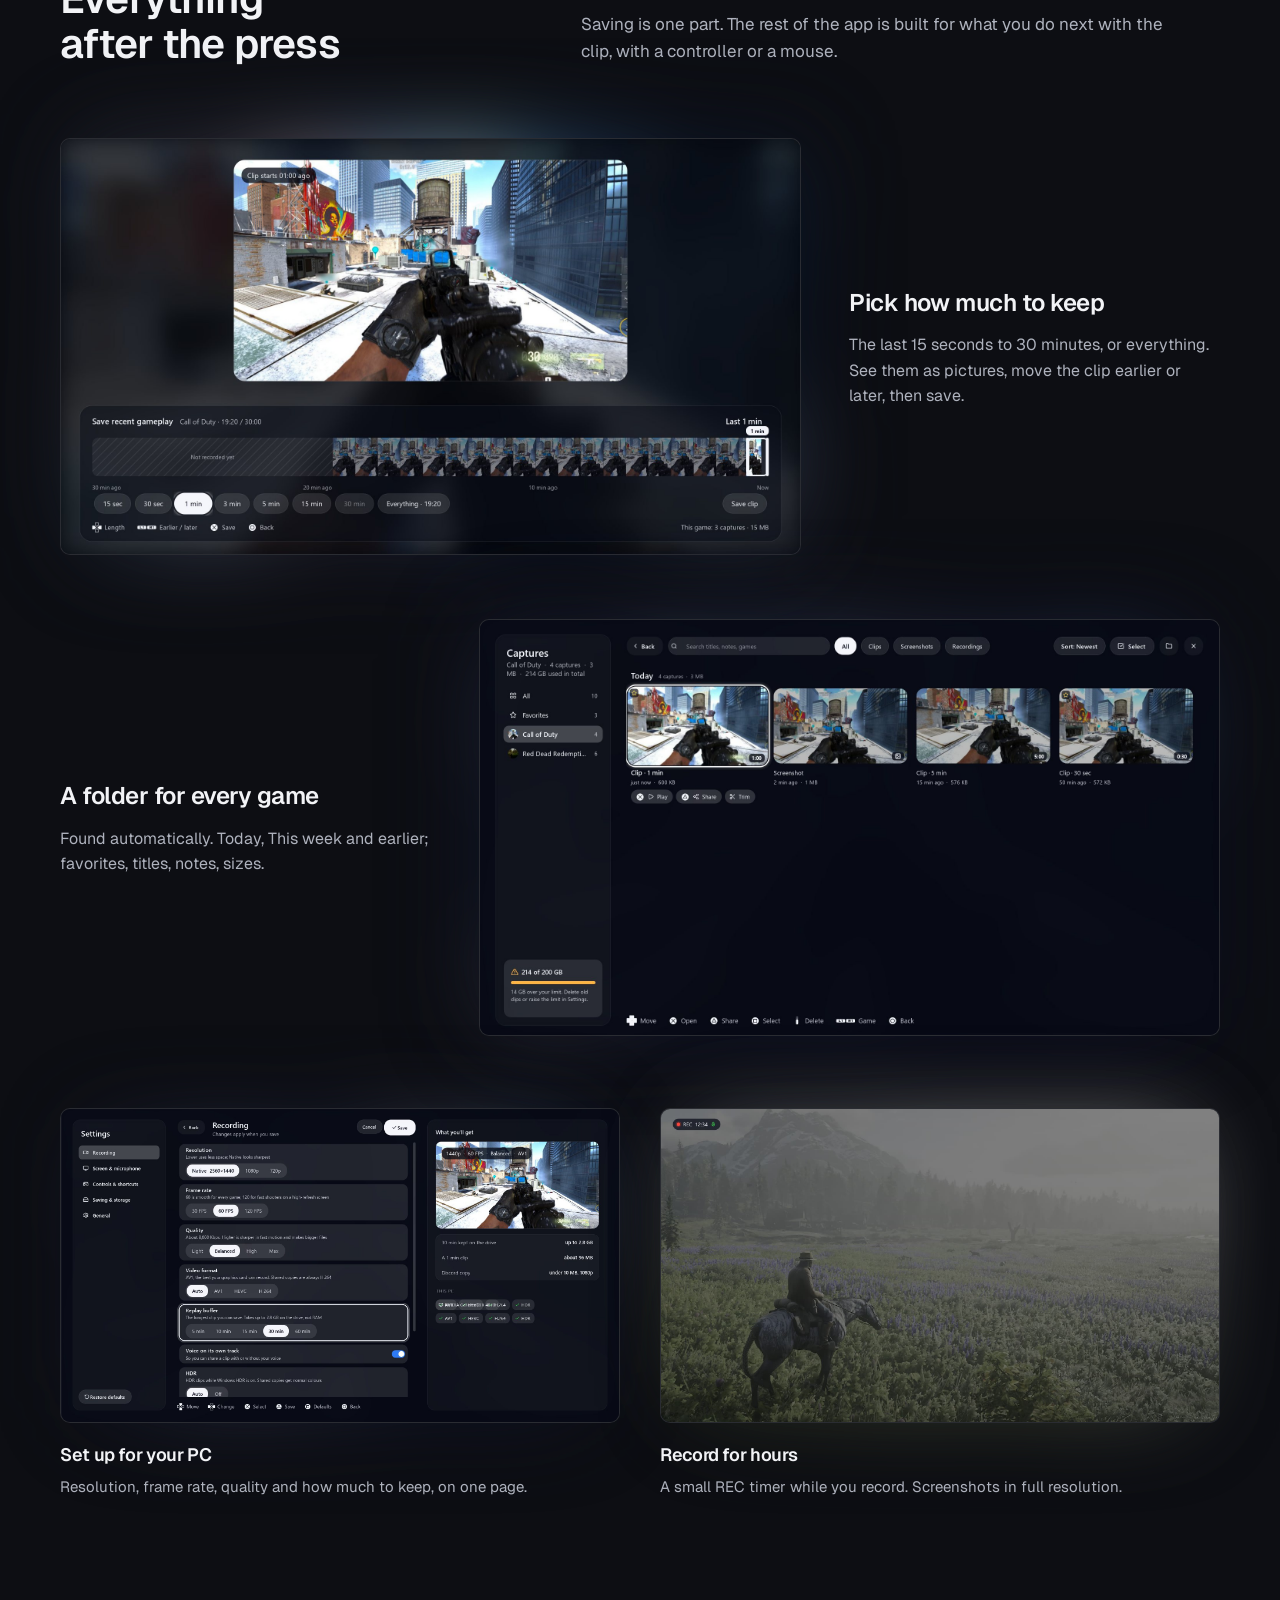
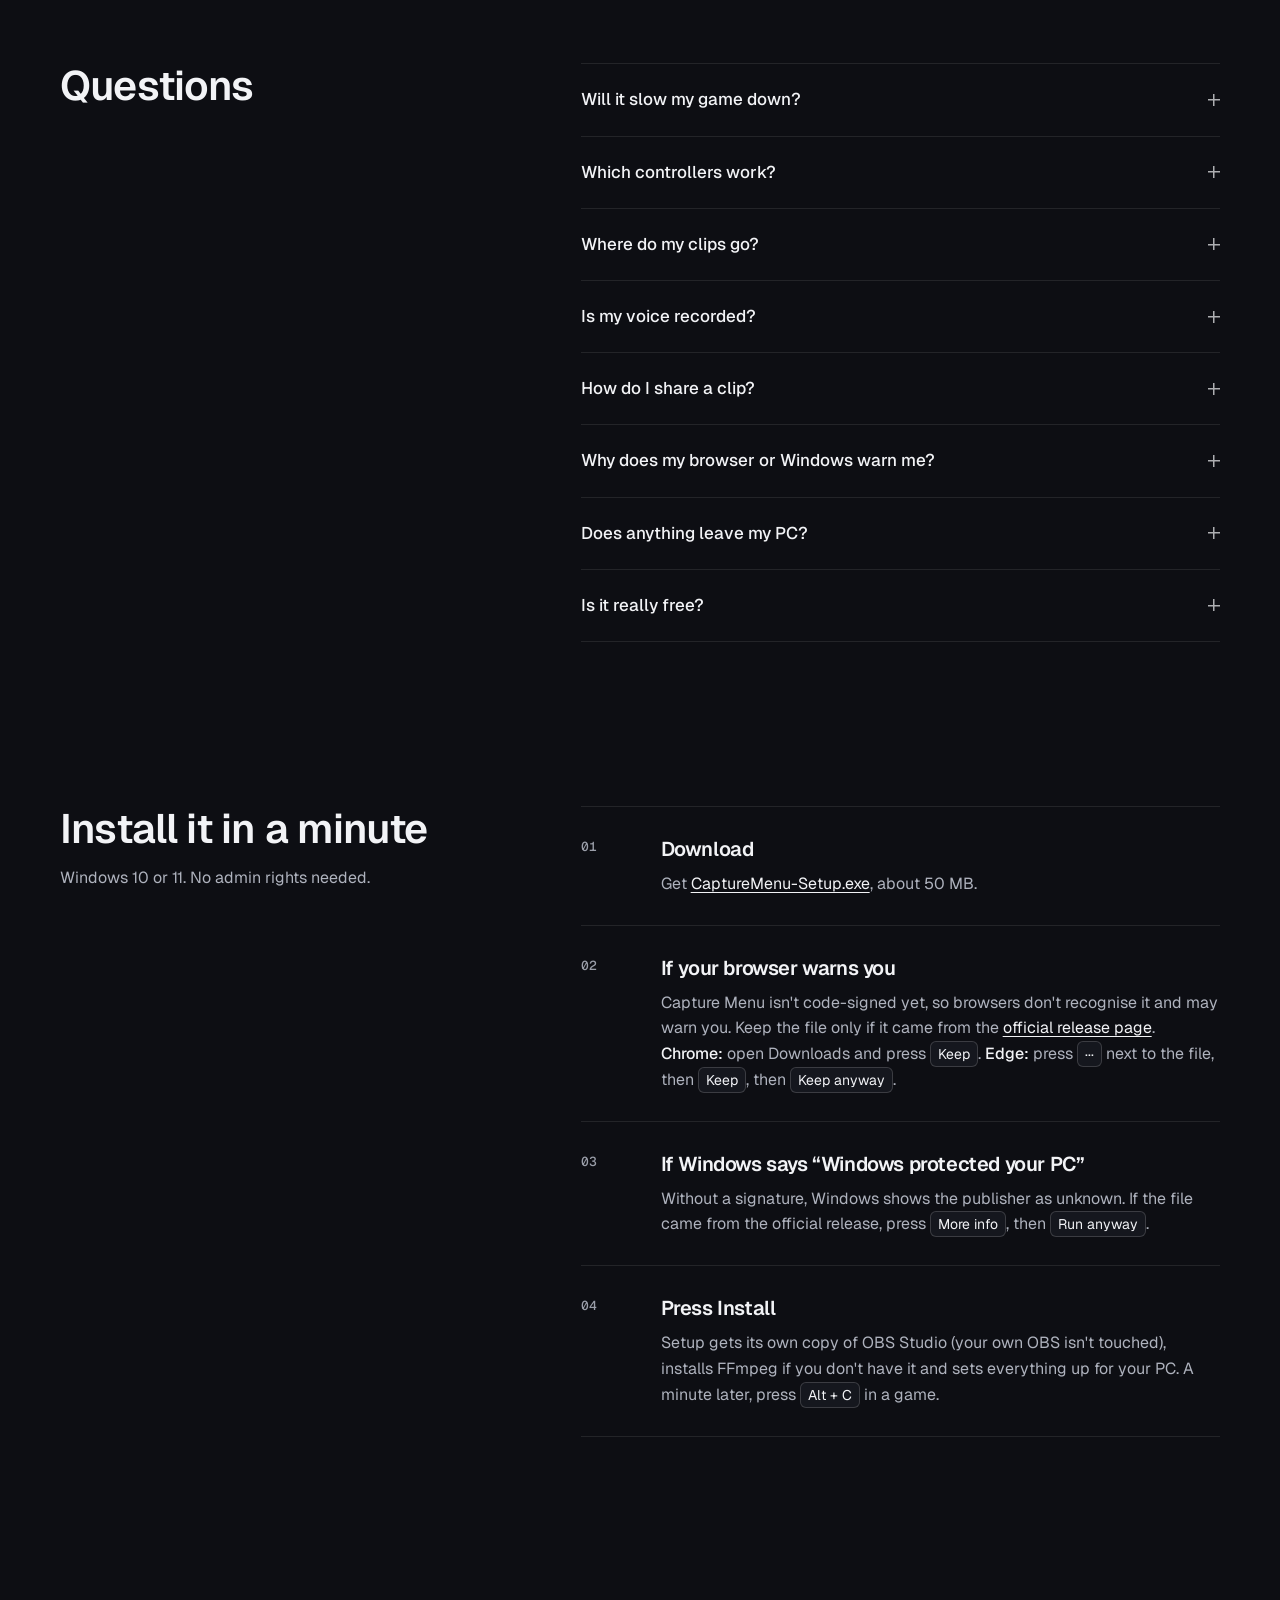
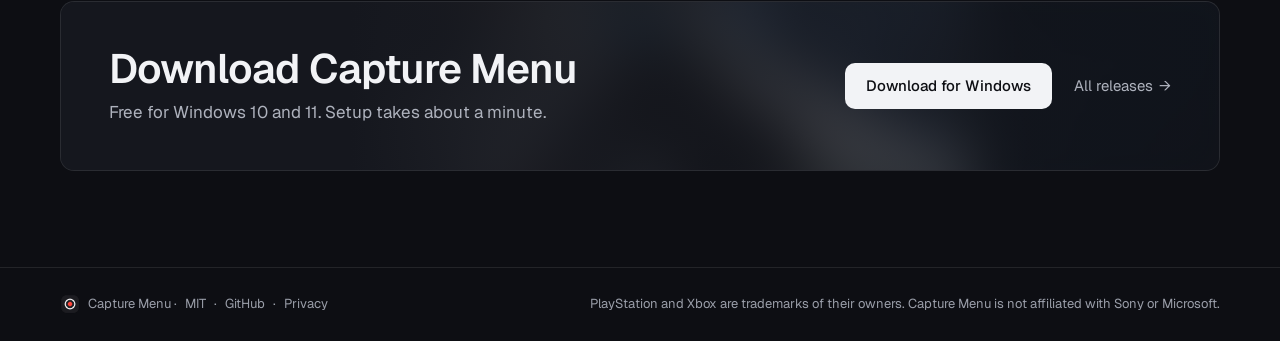
==== commit 6133660f: "Site demo: no auto focus, like the app Nothing is lit when the bar or a page opens; the first key or" ====
--- a/site/index.html
+++ b/site/index.html
@@ -19,7 +19,7 @@
   <link rel="preconnect" href="https://fonts.googleapis.com">
   <link rel="preconnect" href="https://fonts.gstatic.com" crossorigin>
   <link href="https://fonts.googleapis.com/css2?family=Geist:wght@400;500;600&family=Geist+Mono:wght@400;500&family=IBM+Plex+Sans+Arabic:wght@400;500;600&display=swap" rel="stylesheet">
-  <link rel="stylesheet" href="style.css?v=52">
+  <link rel="stylesheet" href="style.css?v=53">
 </head>
 <body>
   <a class="skip" href="#main" data-i18n="skip">Skip to content</a>
@@ -204,8 +204,8 @@
     <span data-i18n="tm">PlayStation and Xbox are trademarks of their owners. Capture Menu is not affiliated with Sony or Microsoft.</span>
   </footer>
 
-  <script src="pages.js?v=5"></script>
-<script src="demo.js?v=50"></script>
+  <script src="pages.js?v=6"></script>
+<script src="demo.js?v=51"></script>
   <script src="app.js?v=48"></script>
   <script data-goatcounter="https://capturemenu.goatcounter.com/count" async src="https://gc.zgo.at/count.js"></script>
 </body>
--- a/site/style.css
+++ b/site/style.css
@@ -733,3 +733,11 @@
 .st-pill span { flex: 1; text-align: center; font-size: 16px; overflow: hidden; text-overflow: ellipsis; white-space: nowrap; }
 .st-pill button { width: 42px; height: 42px; border: 0; border-radius: 50%; background: none; display: grid; place-items: center; }
 .st-pill button:hover { background: rgba(255,255,255,.14); } .st-pill button.dim { opacity: .25; pointer-events: none; }
+
+/* no highlight until a key or the controller is used (as the app); the mouse still lights what it's on */
+.nofocus .sv-chip.on:not(.armed):not(:hover) { background: rgba(255,255,255,.1); color: var(--ink); box-shadow: none; }
+.nofocus .gl-card.on:not(:hover) > i { transform: none; box-shadow: none; filter: brightness(.75); }
+.nofocus .gl-card.on:not(:hover) b { font-weight: 400; font-size: 16px; }
+.nofocus .gl-card.on:not(:hover) .gl-acts { visibility: hidden; }
+.nofocus .set-row.on:not(:hover) { box-shadow: none; }
+.nofocus .set-row:hover, .nofocus .gl-card:hover > i { box-shadow: 0 0 0 3px var(--ink); }
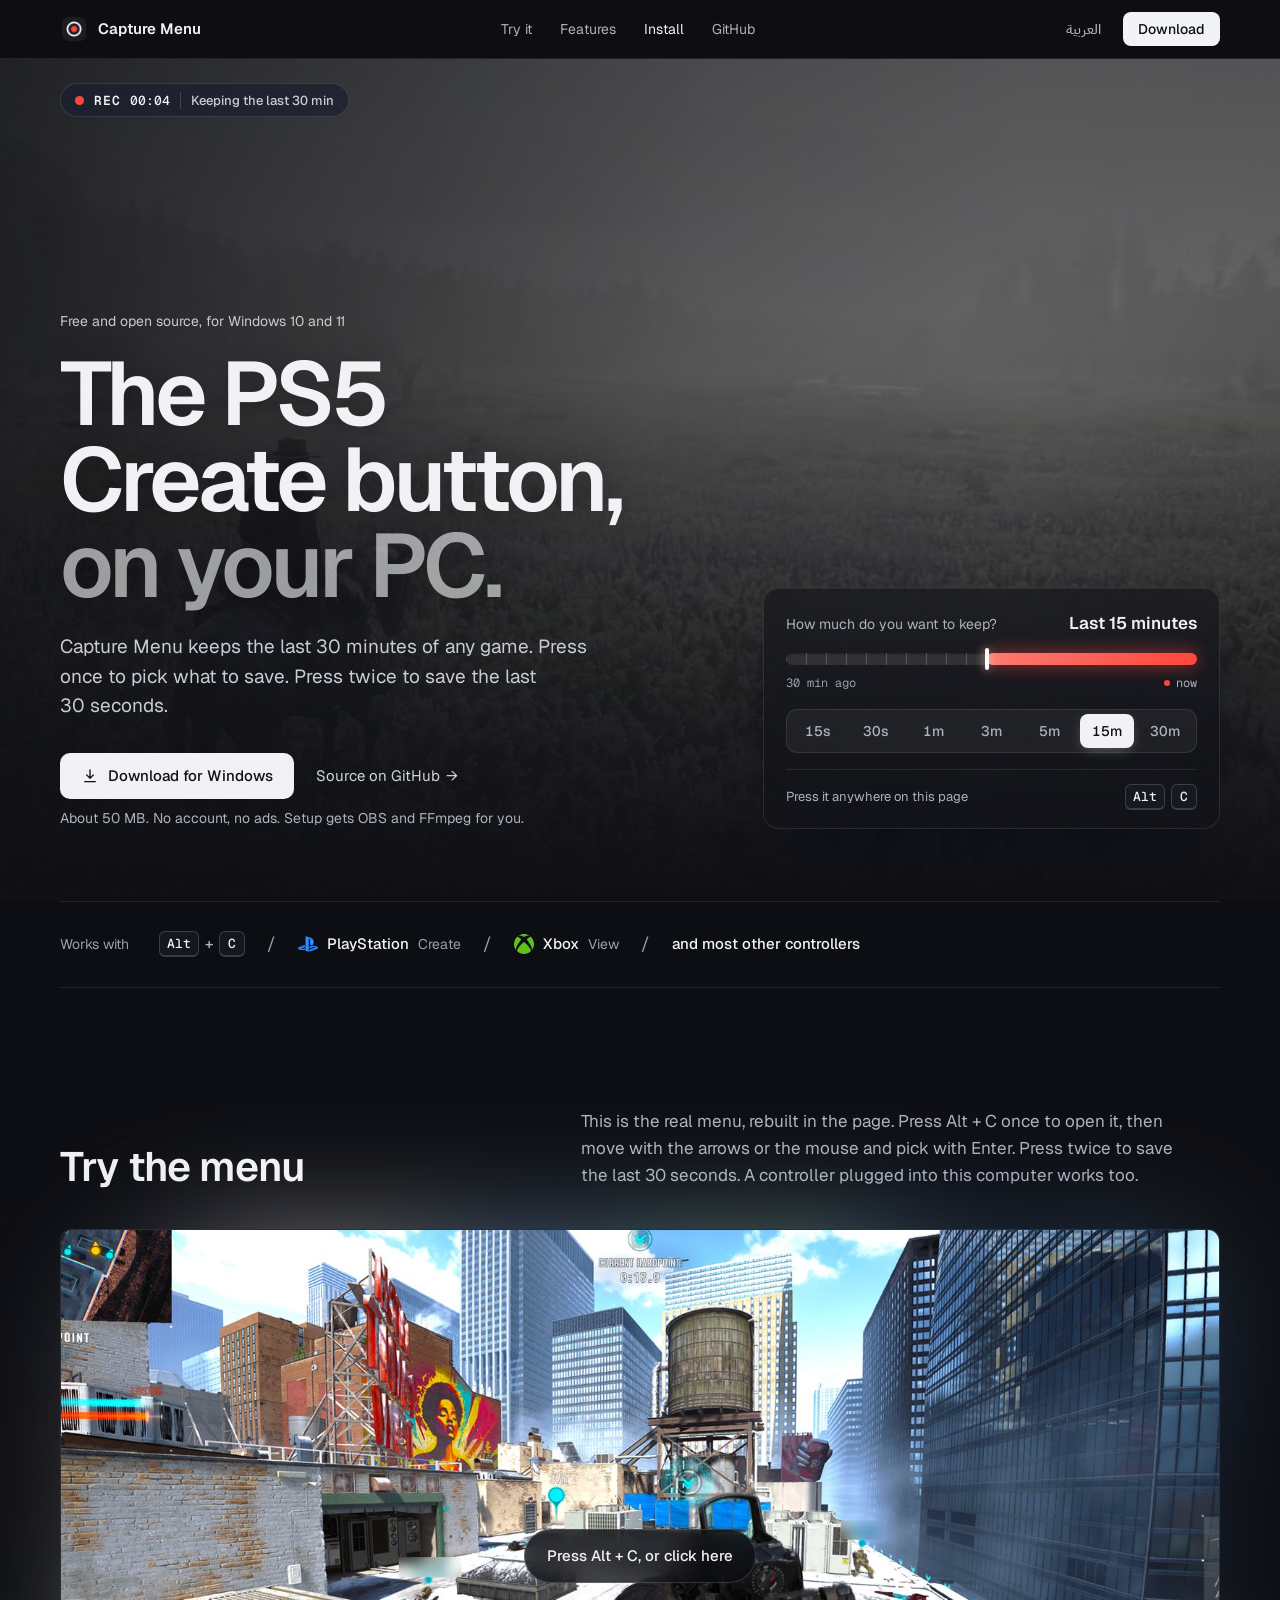
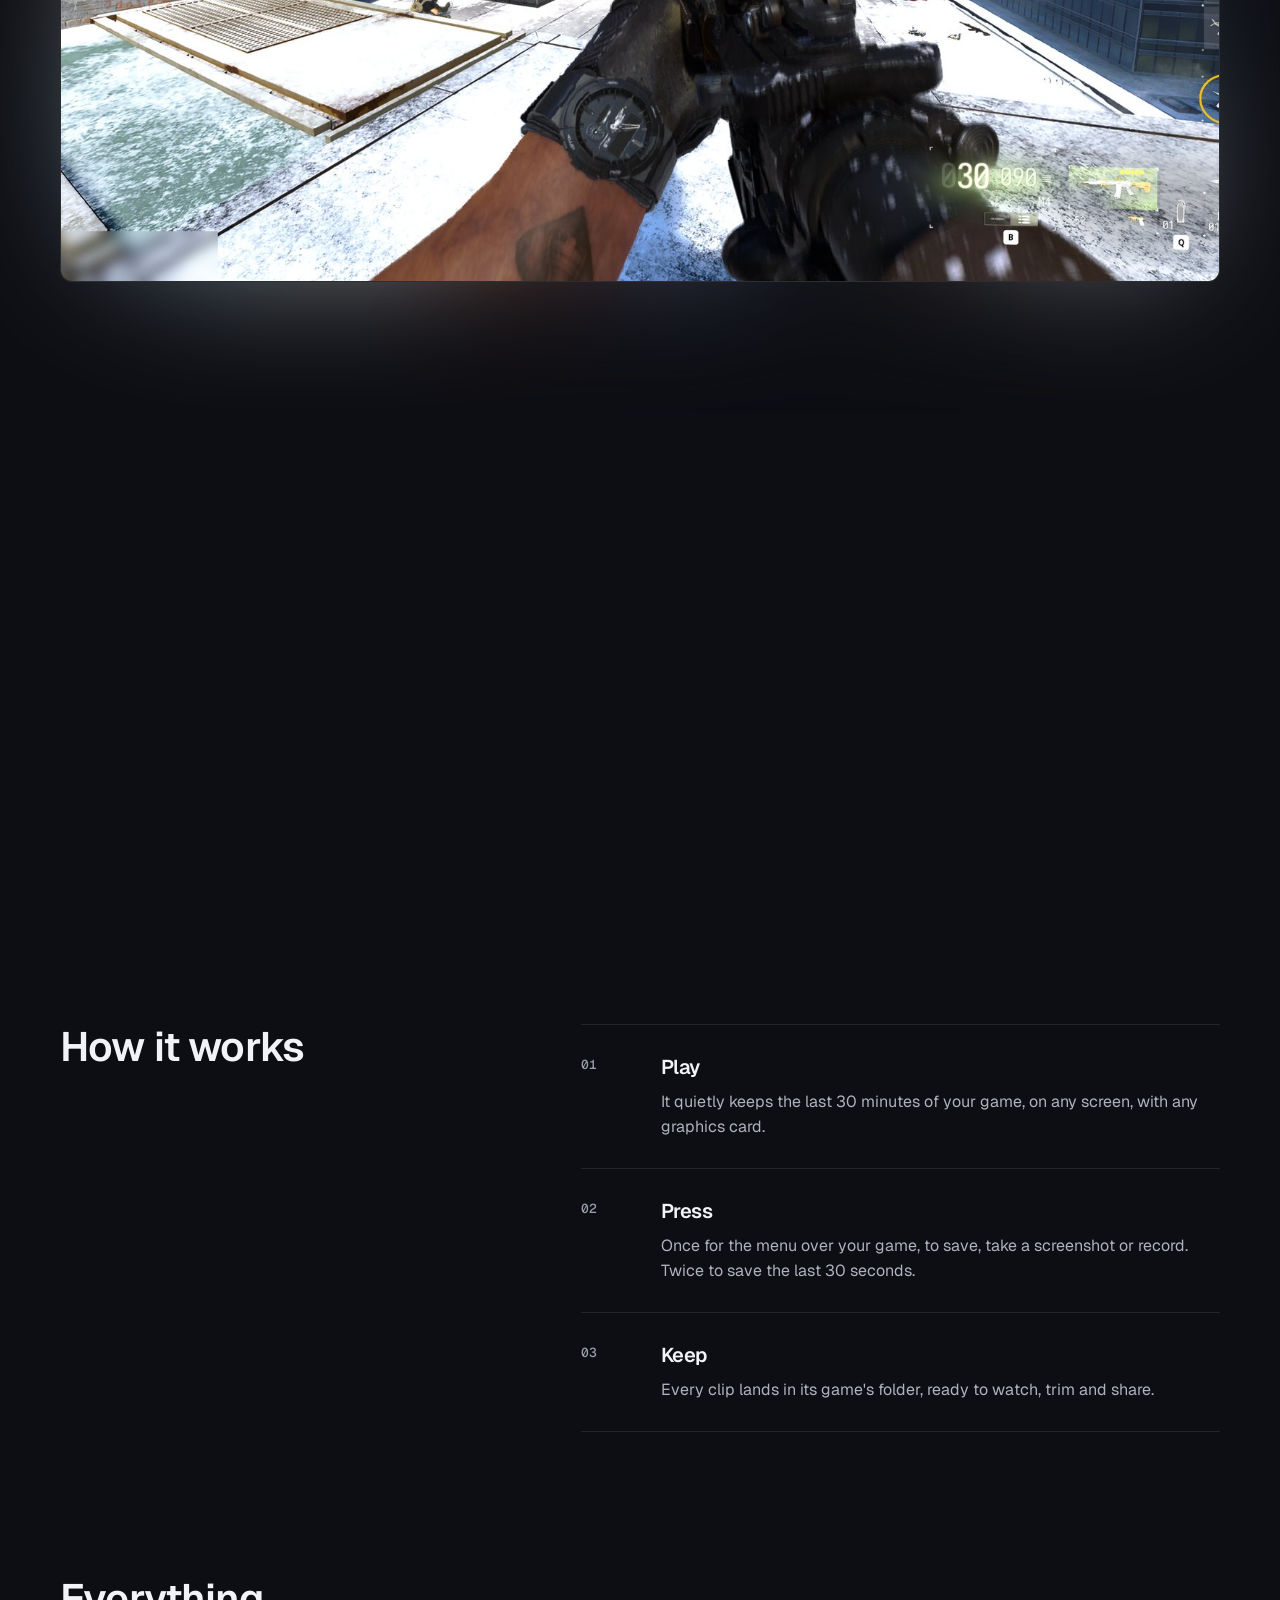
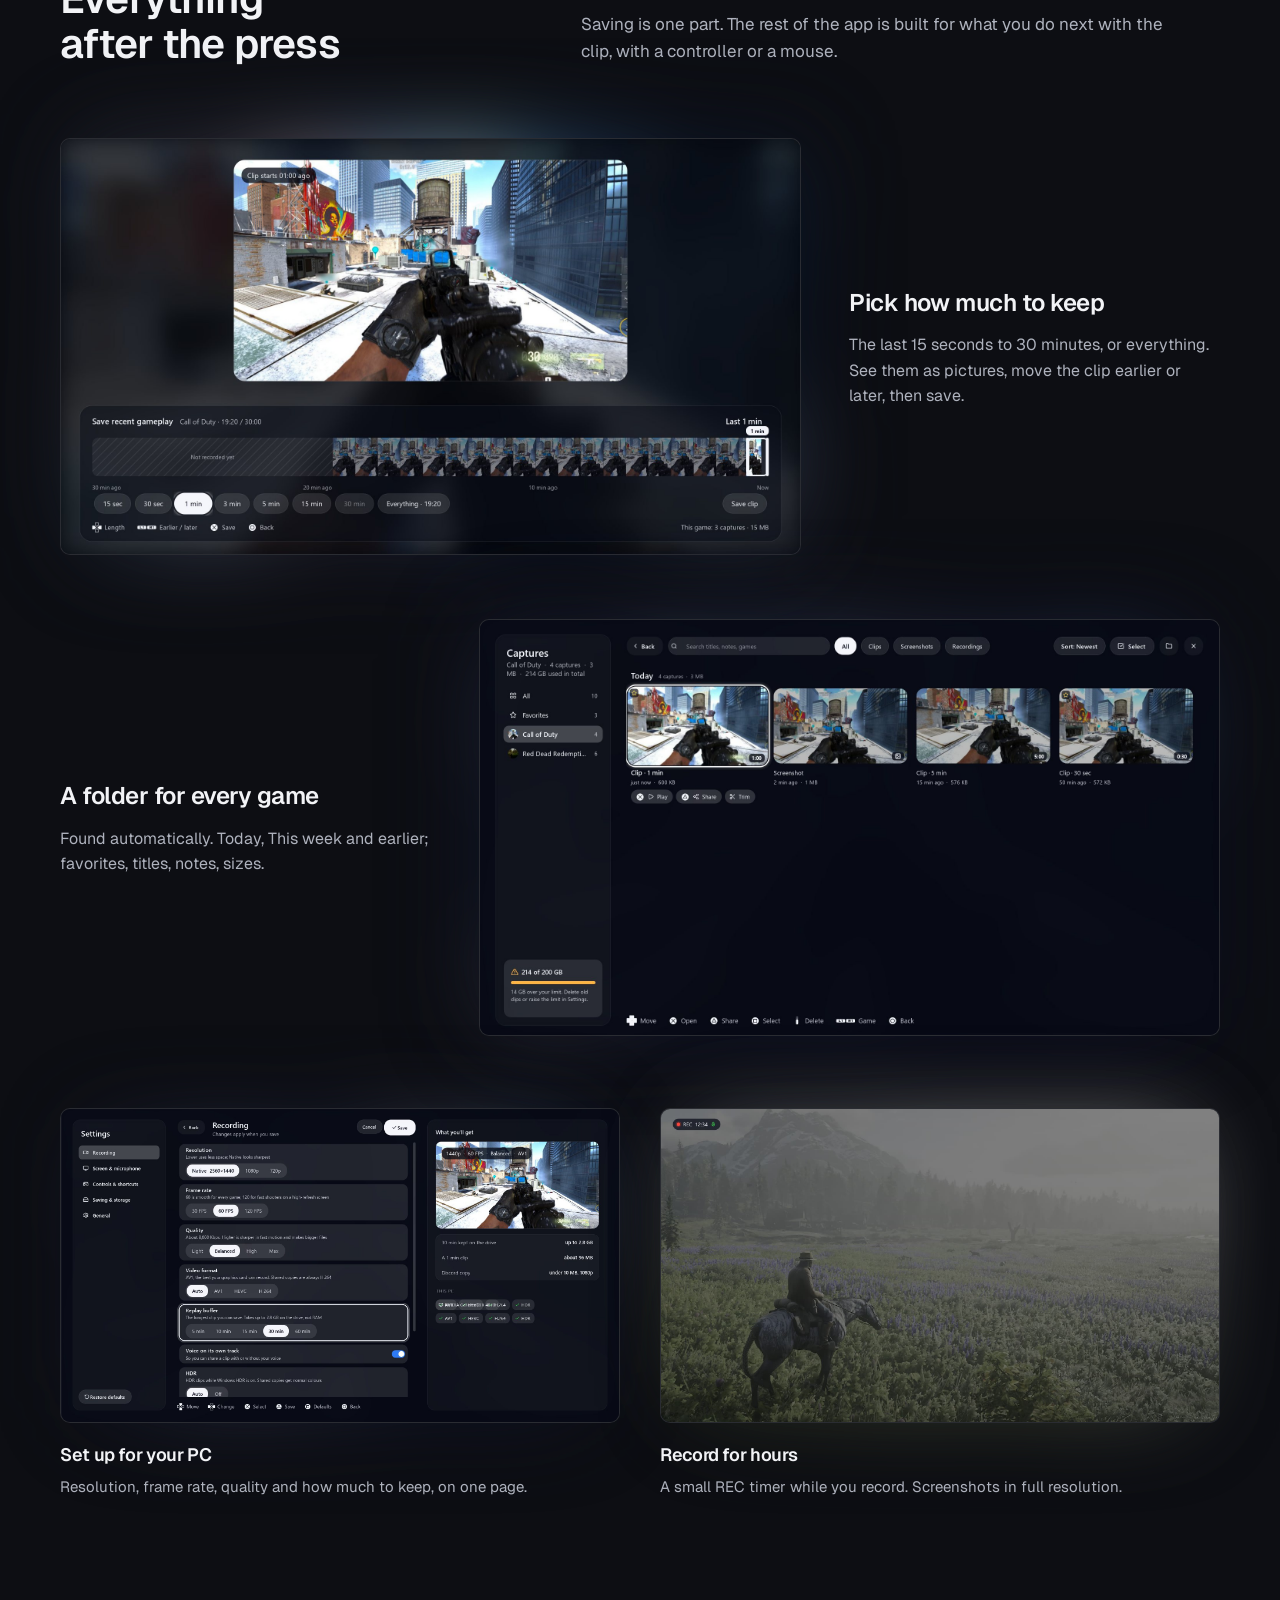
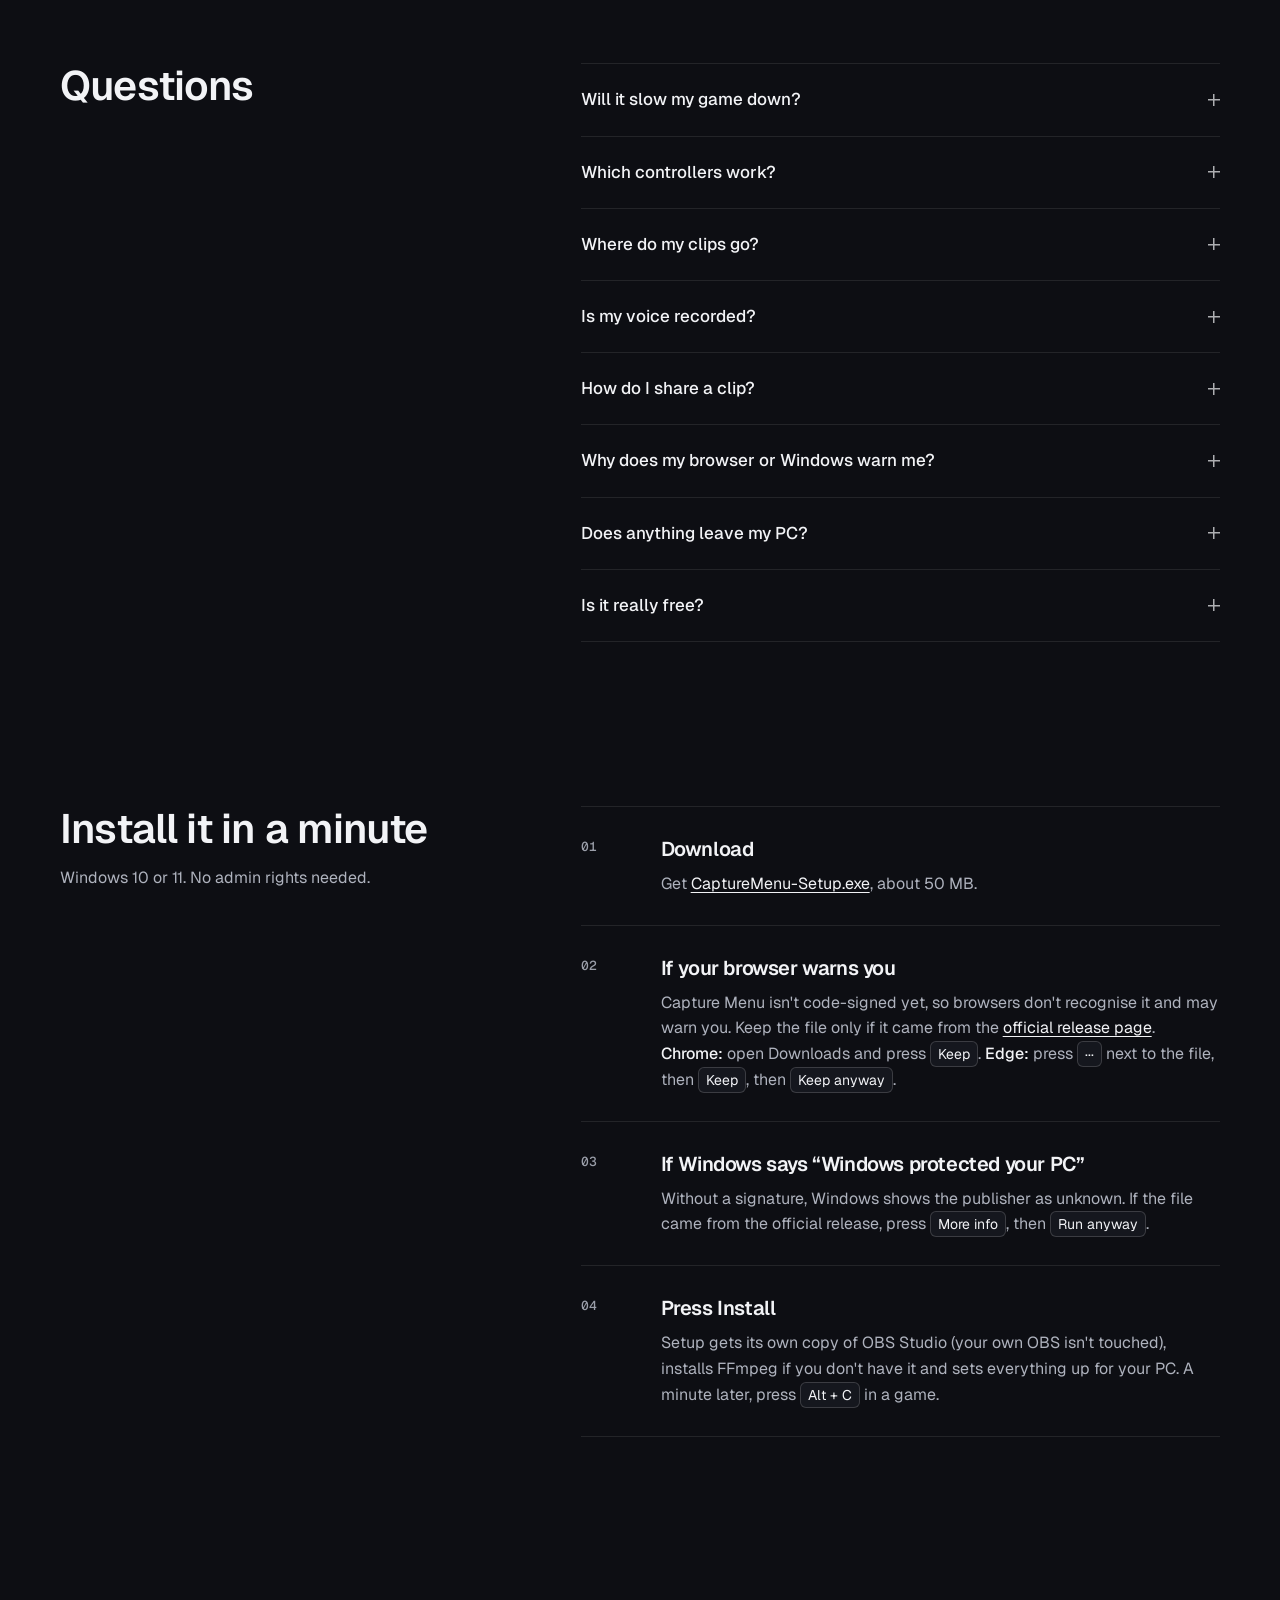
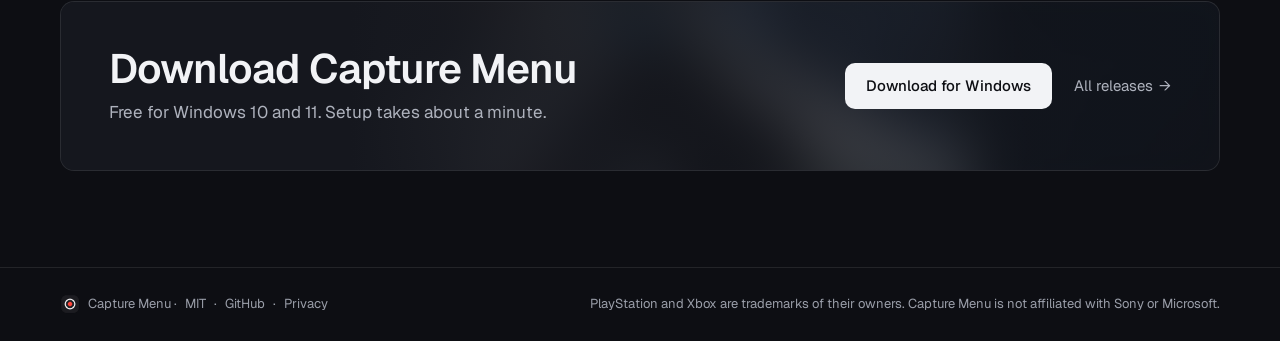
==== commit 63a76282: "Site demo: the mouse gives the full highlight again With nothing lit, hovering the first tile lit no" ====
--- a/site/index.html
+++ b/site/index.html
@@ -19,7 +19,7 @@
   <link rel="preconnect" href="https://fonts.googleapis.com">
   <link rel="preconnect" href="https://fonts.gstatic.com" crossorigin>
   <link href="https://fonts.googleapis.com/css2?family=Geist:wght@400;500;600&family=Geist+Mono:wght@400;500&family=IBM+Plex+Sans+Arabic:wght@400;500;600&display=swap" rel="stylesheet">
-  <link rel="stylesheet" href="style.css?v=53">
+  <link rel="stylesheet" href="style.css?v=54">
 </head>
 <body>
   <a class="skip" href="#main" data-i18n="skip">Skip to content</a>
@@ -205,7 +205,7 @@
   </footer>
 
   <script src="pages.js?v=6"></script>
-<script src="demo.js?v=51"></script>
+<script src="demo.js?v=52"></script>
   <script src="app.js?v=48"></script>
   <script data-goatcounter="https://capturemenu.goatcounter.com/count" async src="https://gc.zgo.at/count.js"></script>
 </body>
--- a/site/style.css
+++ b/site/style.css
@@ -740,4 +740,9 @@
 .nofocus .gl-card.on:not(:hover) b { font-weight: 400; font-size: 16px; }
 .nofocus .gl-card.on:not(:hover) .gl-acts { visibility: hidden; }
 .nofocus .set-row.on:not(:hover) { box-shadow: none; }
-.nofocus .set-row:hover, .nofocus .gl-card:hover > i { box-shadow: 0 0 0 3px var(--ink); }
+/* with nothing lit, the mouse lights what it is on: the same highlight the keys give */
+.nofocus .sv-chip:hover { background: var(--ink); color: var(--dark); box-shadow: 0 0 0 4px rgba(255,255,255,.28); }
+.nofocus .gl-card:hover > i { filter: none; transform: scale(1.04); box-shadow: 0 0 0 4px #fff, 0 0 0 10px rgba(255,255,255,.2); }
+.nofocus .gl-card:hover b { font-size: 17px; font-weight: 600; }
+.nofocus .gl-card:hover .gl-acts { visibility: visible; }
+.nofocus .set-row:hover { box-shadow: 0 0 0 3px var(--ink), 0 0 0 7px rgba(255,255,255,.22); }
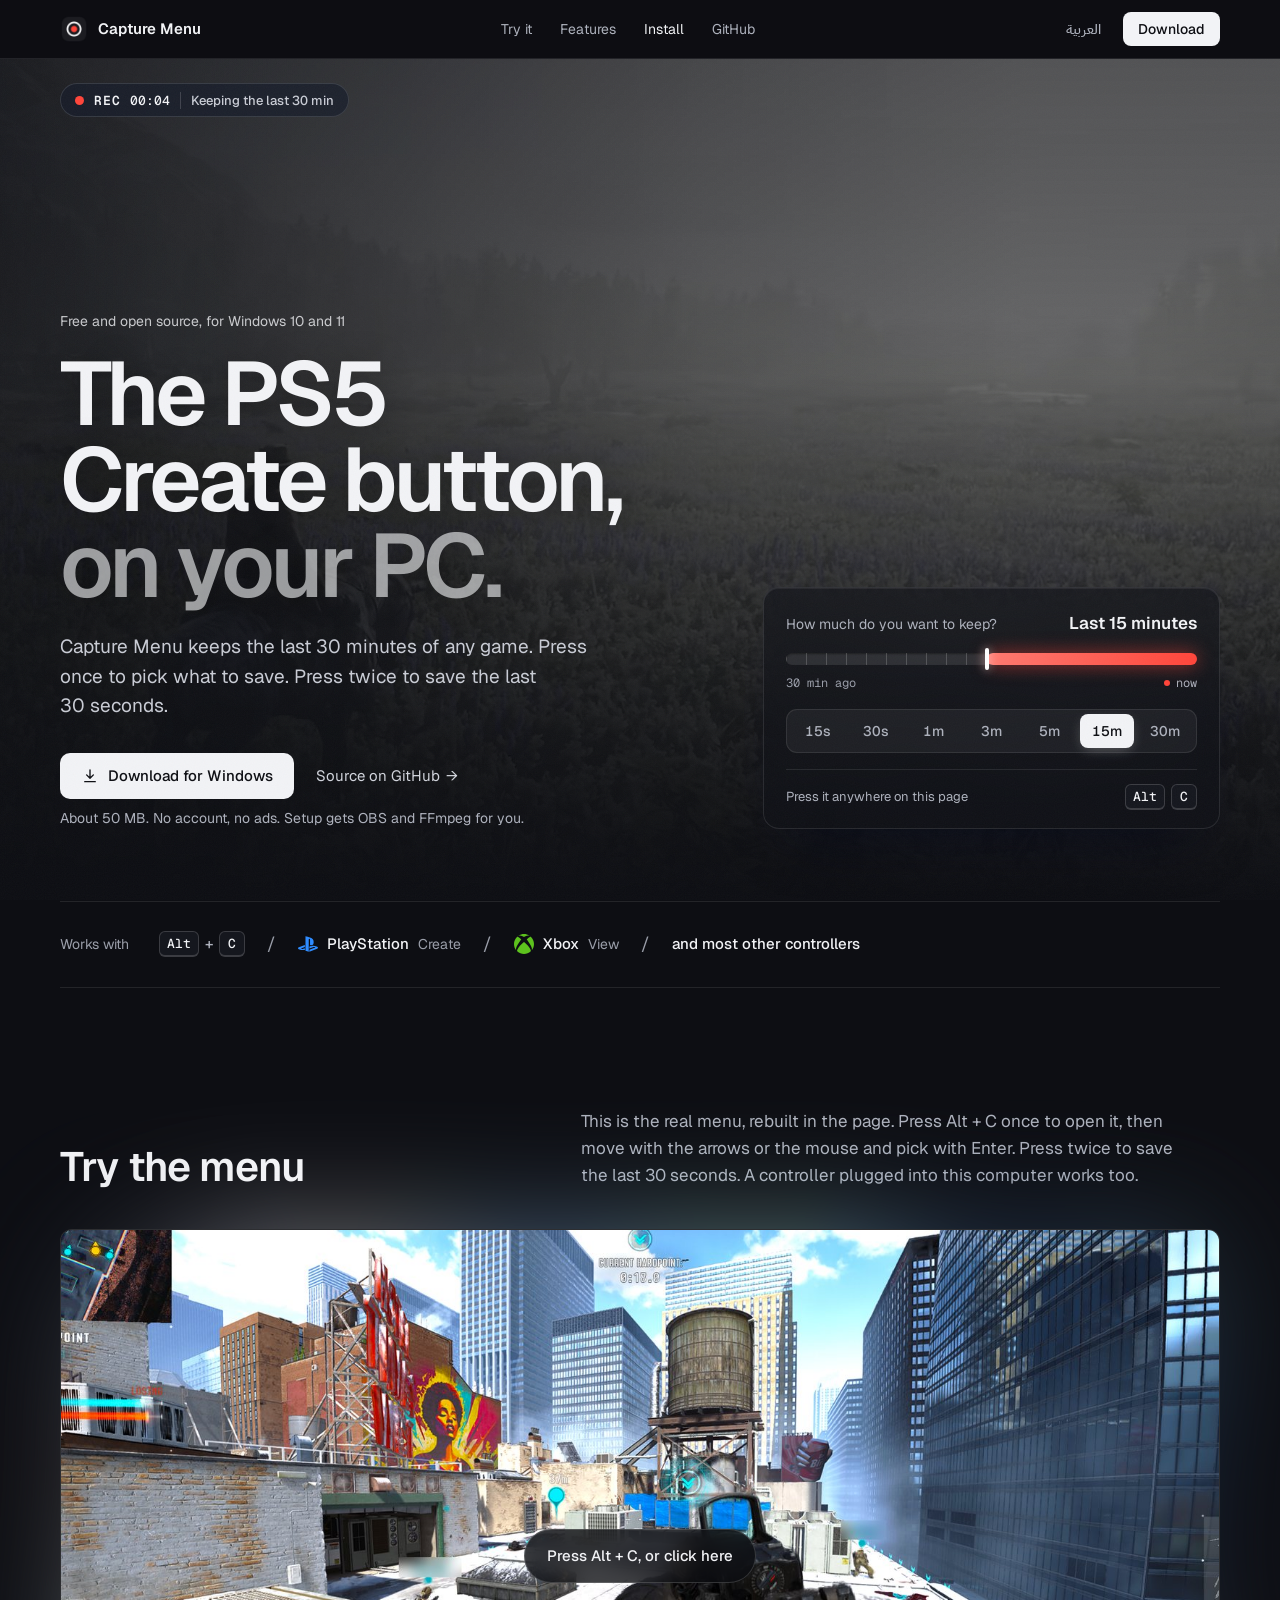
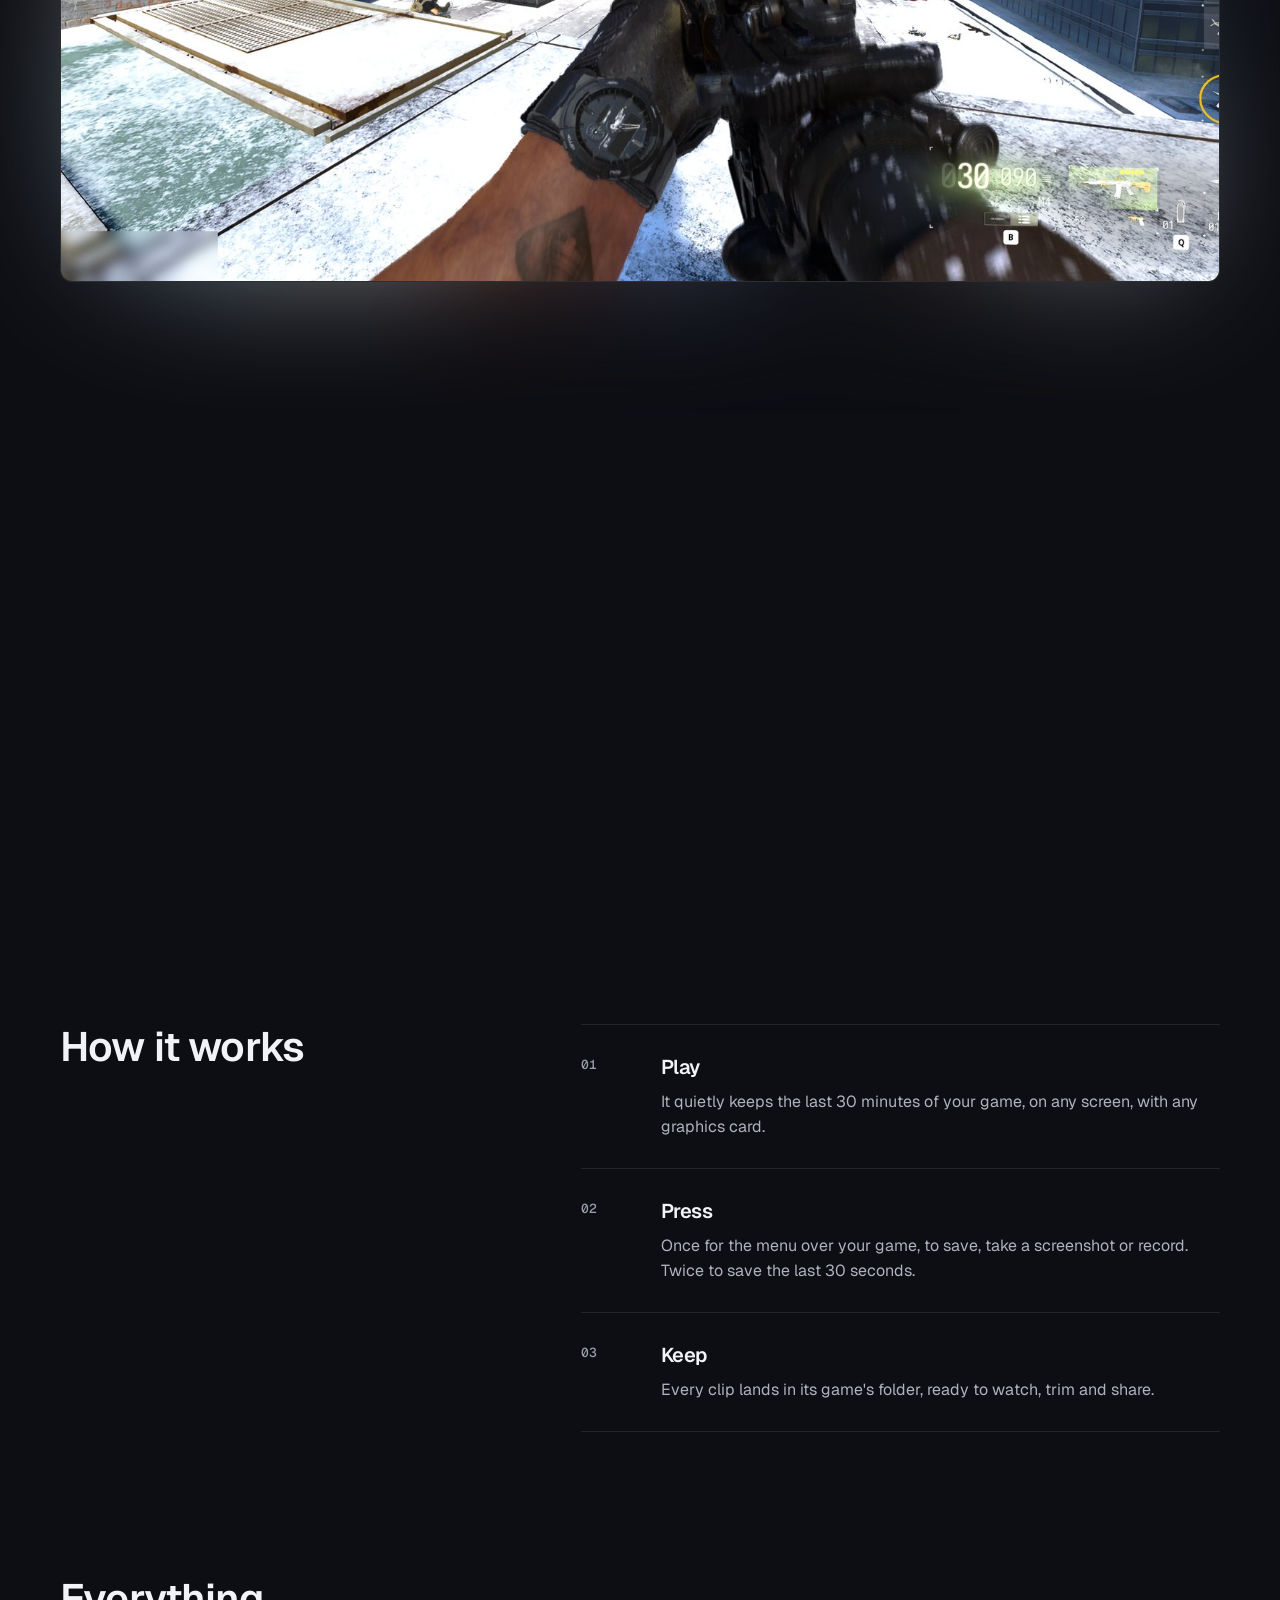
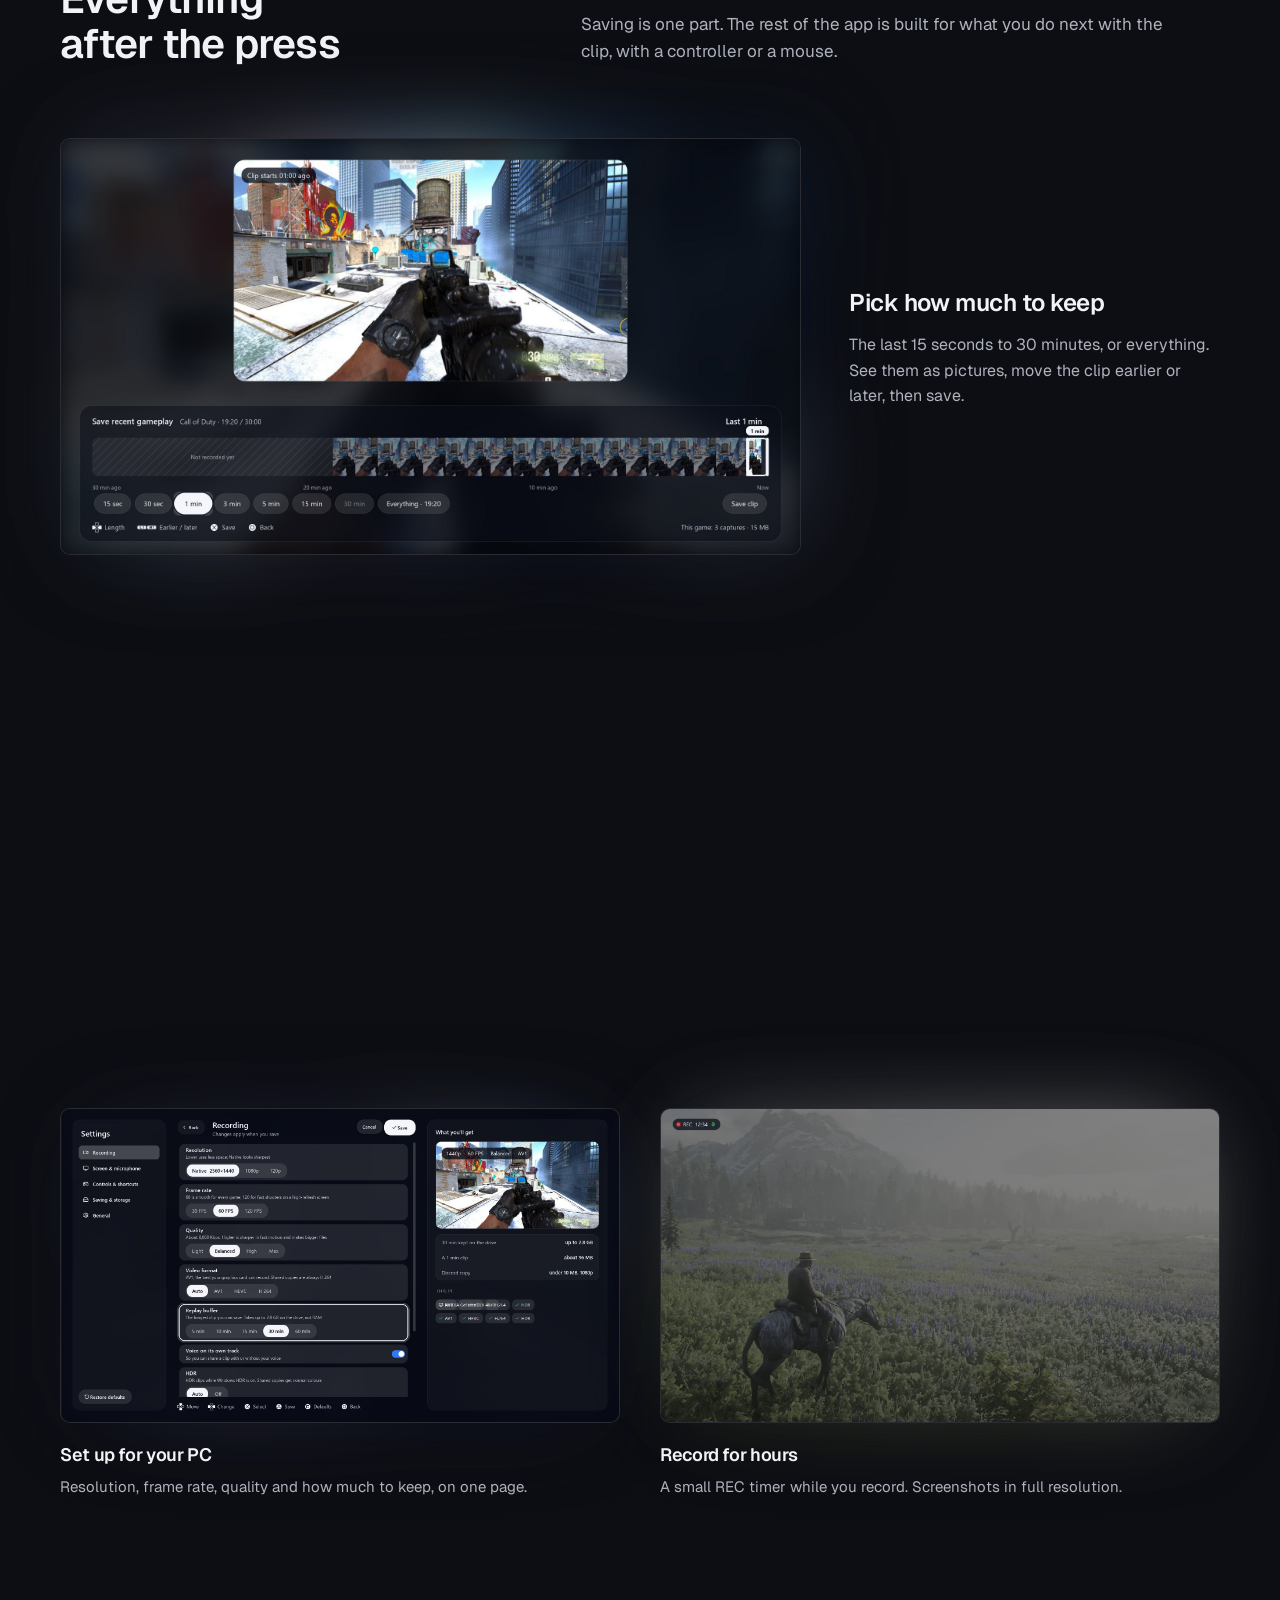
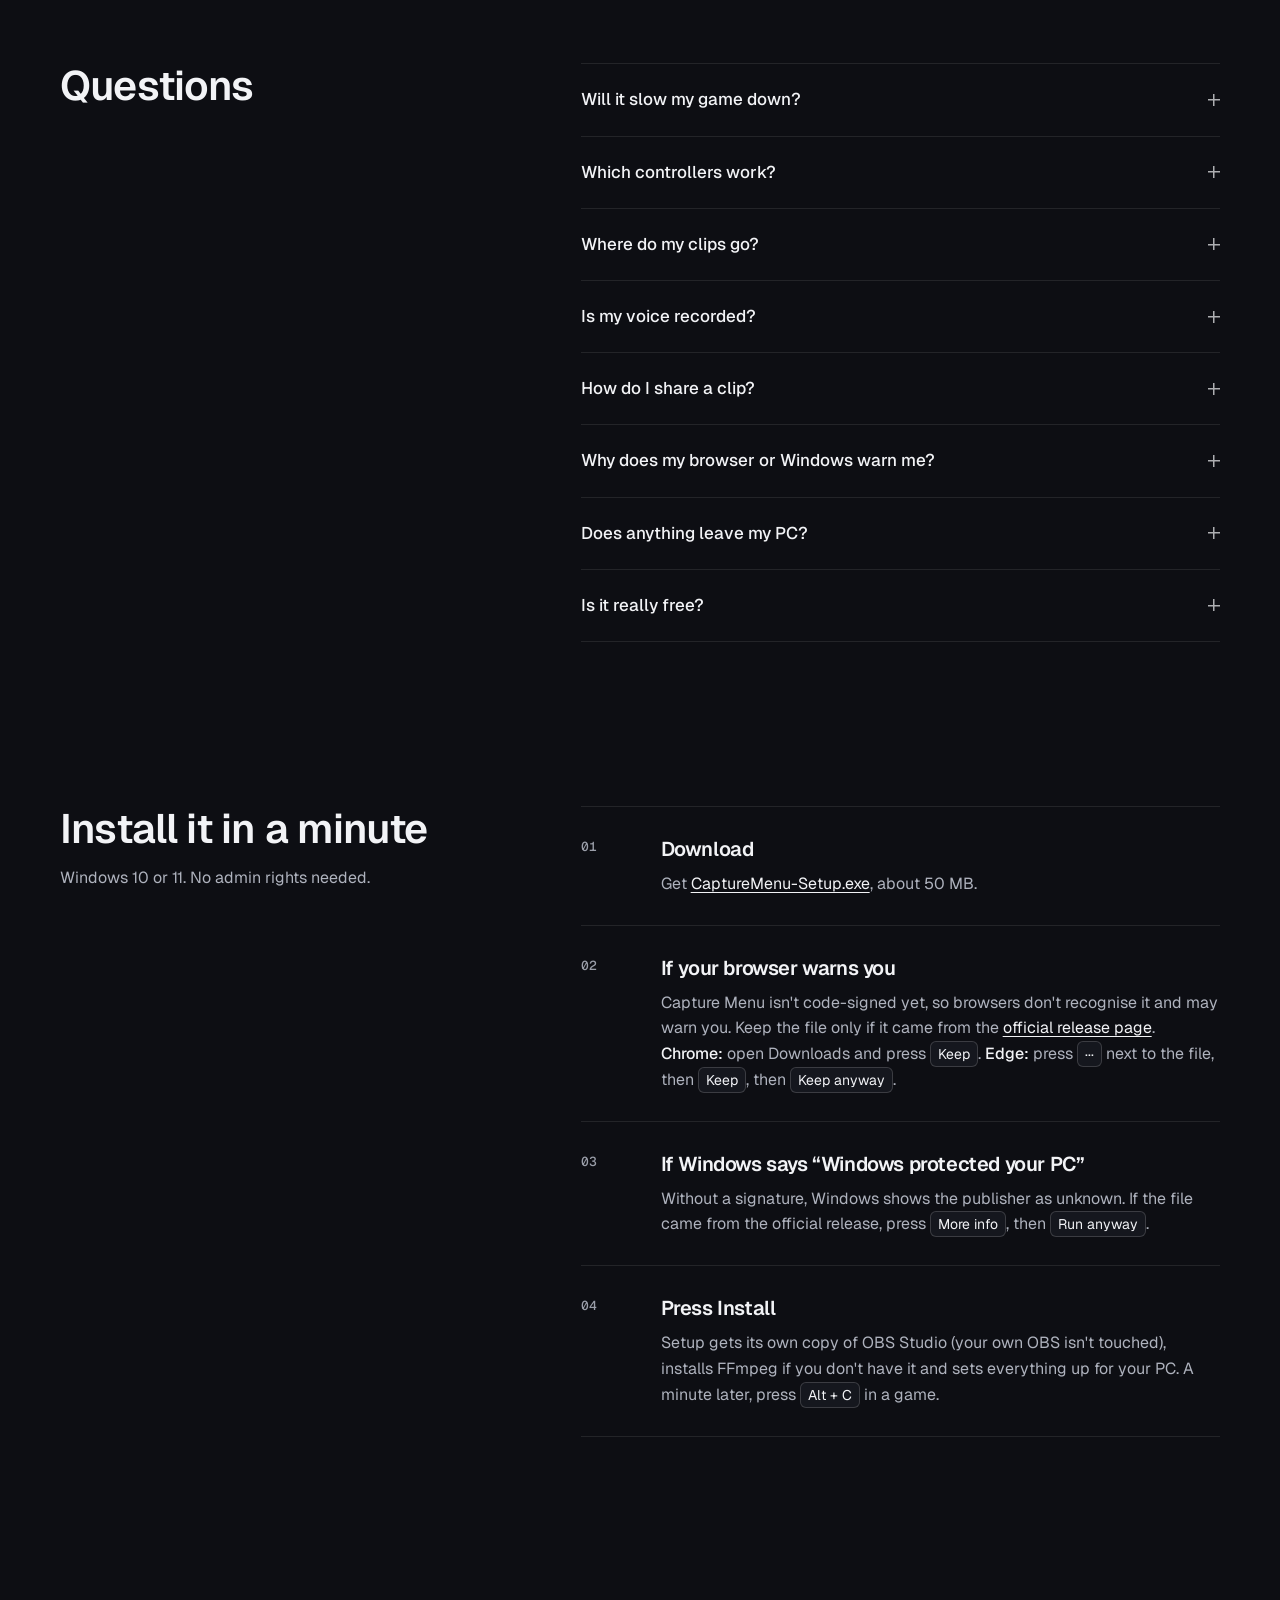
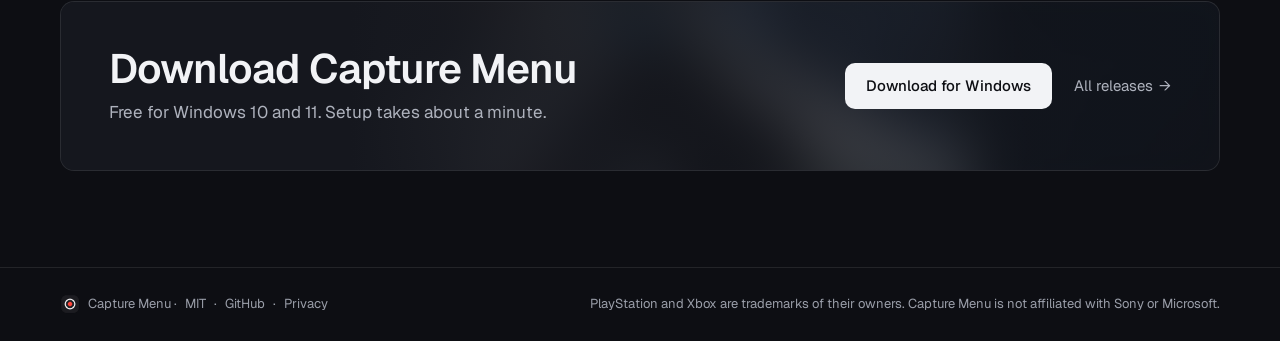
==== commit 7a7caedf: "Site demo: the mouse moves the highlight, as the app does Hovering a card, a settings row or a lengt" ====
--- a/site/index.html
+++ b/site/index.html
@@ -19,7 +19,7 @@
   <link rel="preconnect" href="https://fonts.googleapis.com">
   <link rel="preconnect" href="https://fonts.gstatic.com" crossorigin>
   <link href="https://fonts.googleapis.com/css2?family=Geist:wght@400;500;600&family=Geist+Mono:wght@400;500&family=IBM+Plex+Sans+Arabic:wght@400;500;600&display=swap" rel="stylesheet">
-  <link rel="stylesheet" href="style.css?v=54">
+  <link rel="stylesheet" href="style.css?v=55">
 </head>
 <body>
   <a class="skip" href="#main" data-i18n="skip">Skip to content</a>
@@ -204,7 +204,7 @@
     <span data-i18n="tm">PlayStation and Xbox are trademarks of their owners. Capture Menu is not affiliated with Sony or Microsoft.</span>
   </footer>
 
-  <script src="pages.js?v=6"></script>
+  <script src="pages.js?v=7"></script>
 <script src="demo.js?v=52"></script>
   <script src="app.js?v=48"></script>
   <script data-goatcounter="https://capturemenu.goatcounter.com/count" async src="https://gc.zgo.at/count.js"></script>
--- a/site/style.css
+++ b/site/style.css
@@ -740,9 +740,4 @@
 .nofocus .gl-card.on:not(:hover) b { font-weight: 400; font-size: 16px; }
 .nofocus .gl-card.on:not(:hover) .gl-acts { visibility: hidden; }
 .nofocus .set-row.on:not(:hover) { box-shadow: none; }
-/* with nothing lit, the mouse lights what it is on: the same highlight the keys give */
-.nofocus .sv-chip:hover { background: var(--ink); color: var(--dark); box-shadow: 0 0 0 4px rgba(255,255,255,.28); }
-.nofocus .gl-card:hover > i { filter: none; transform: scale(1.04); box-shadow: 0 0 0 4px #fff, 0 0 0 10px rgba(255,255,255,.2); }
-.nofocus .gl-card:hover b { font-size: 17px; font-weight: 600; }
-.nofocus .gl-card:hover .gl-acts { visibility: visible; }
-.nofocus .set-row:hover { box-shadow: 0 0 0 3px var(--ink), 0 0 0 7px rgba(255,255,255,.22); }
+.gl-card:not(.on) .gl-acts { display: none; }
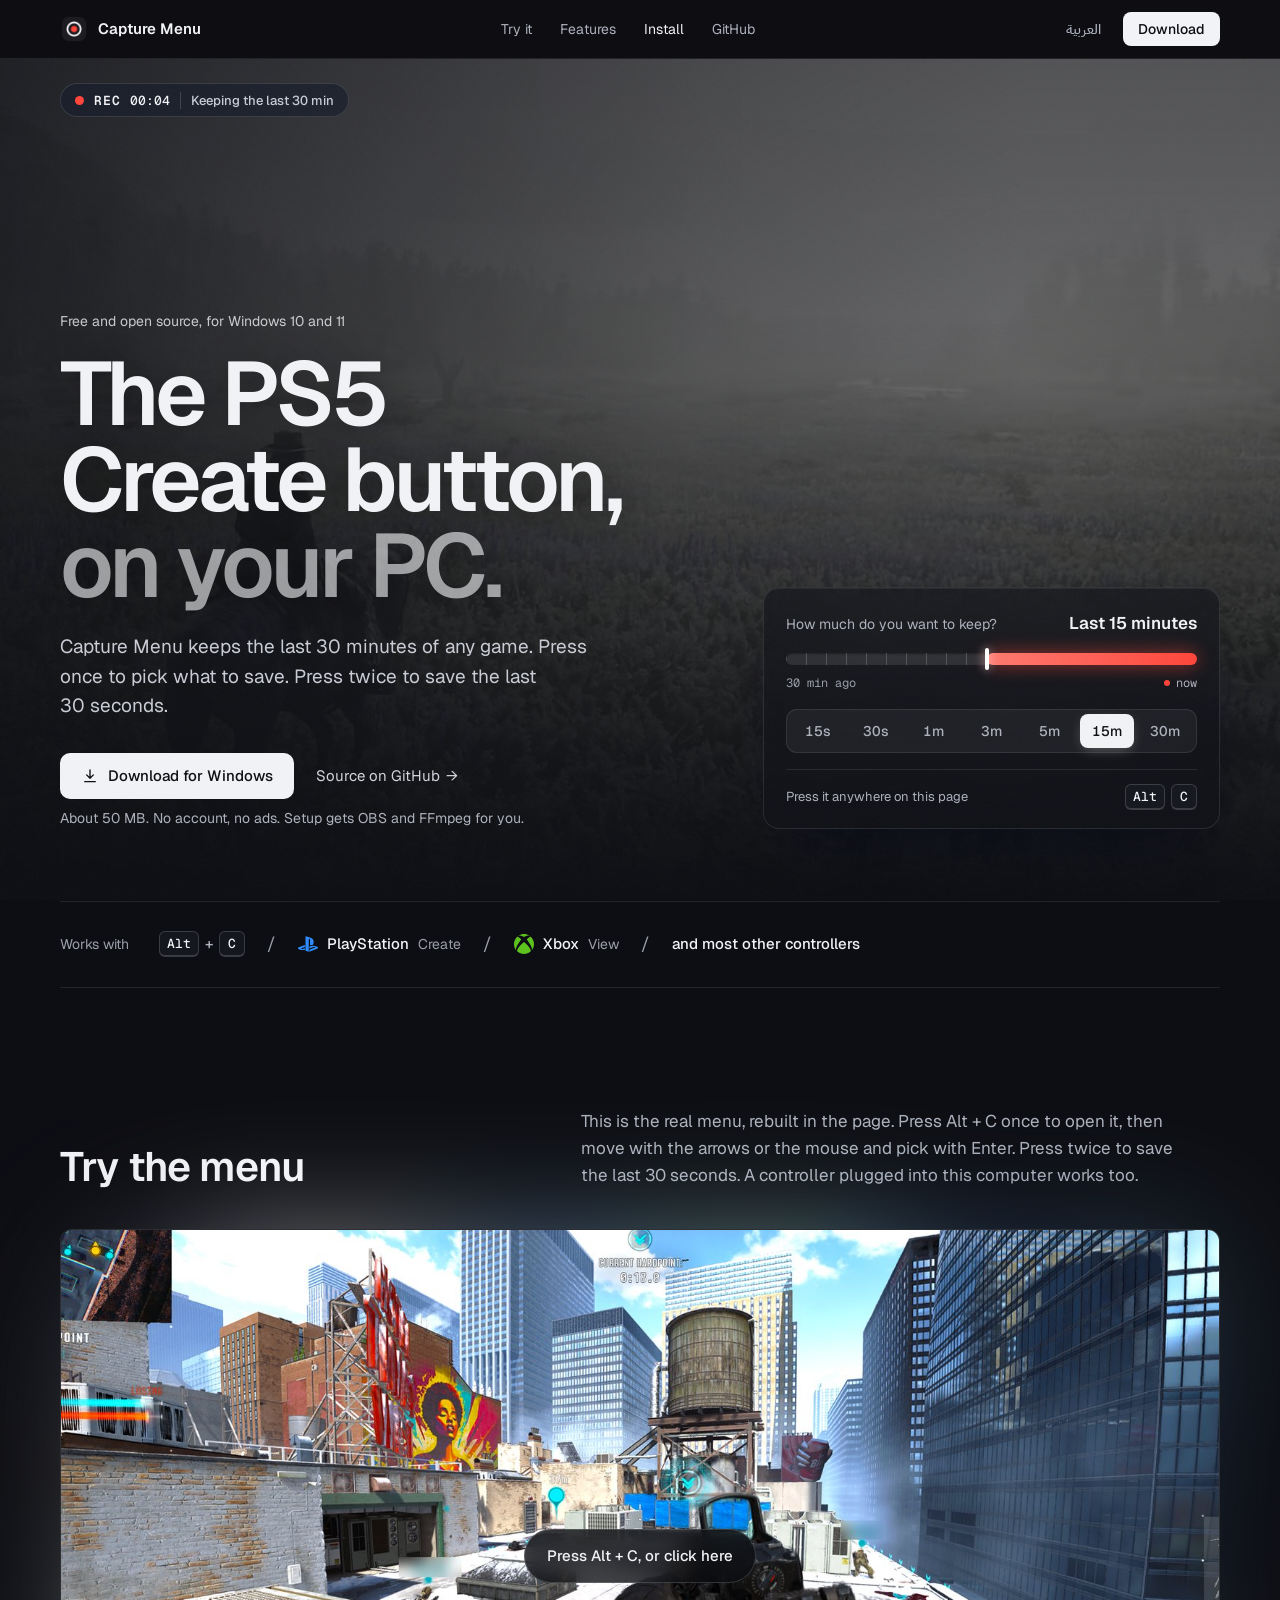
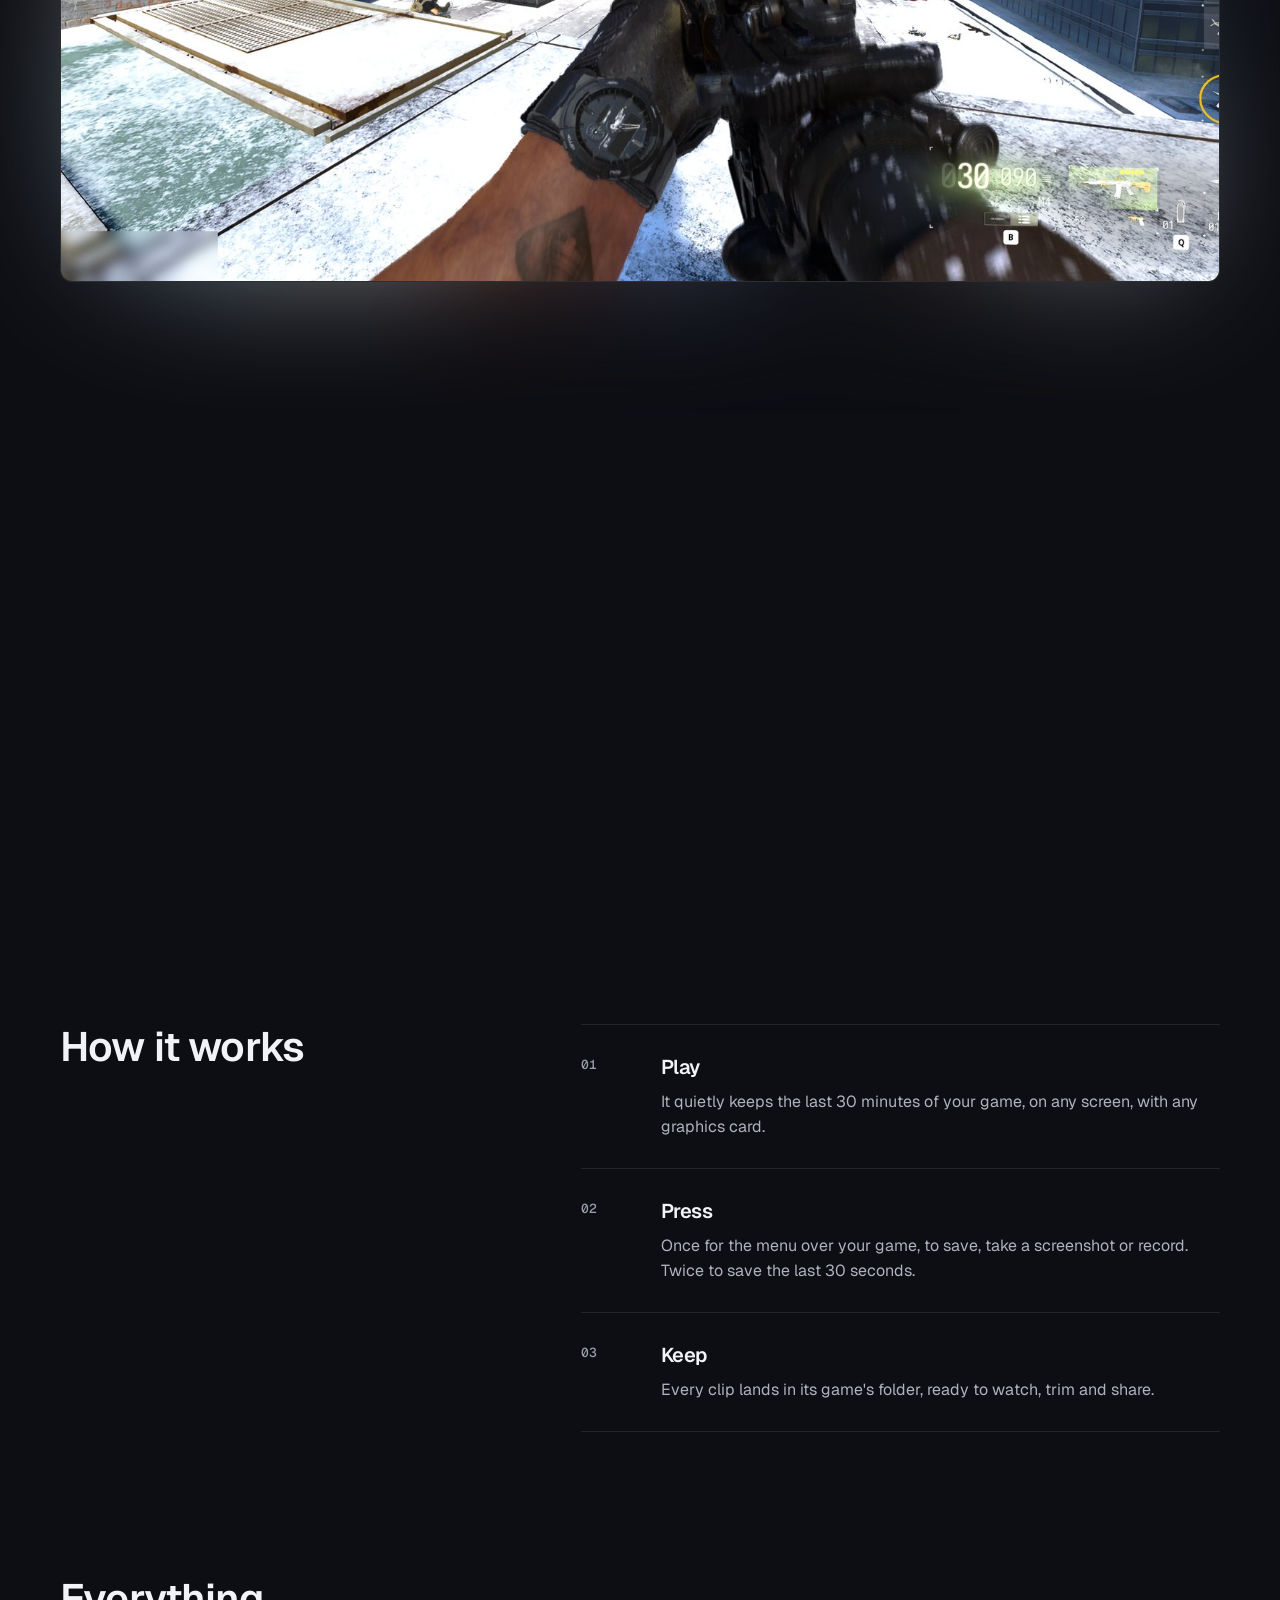
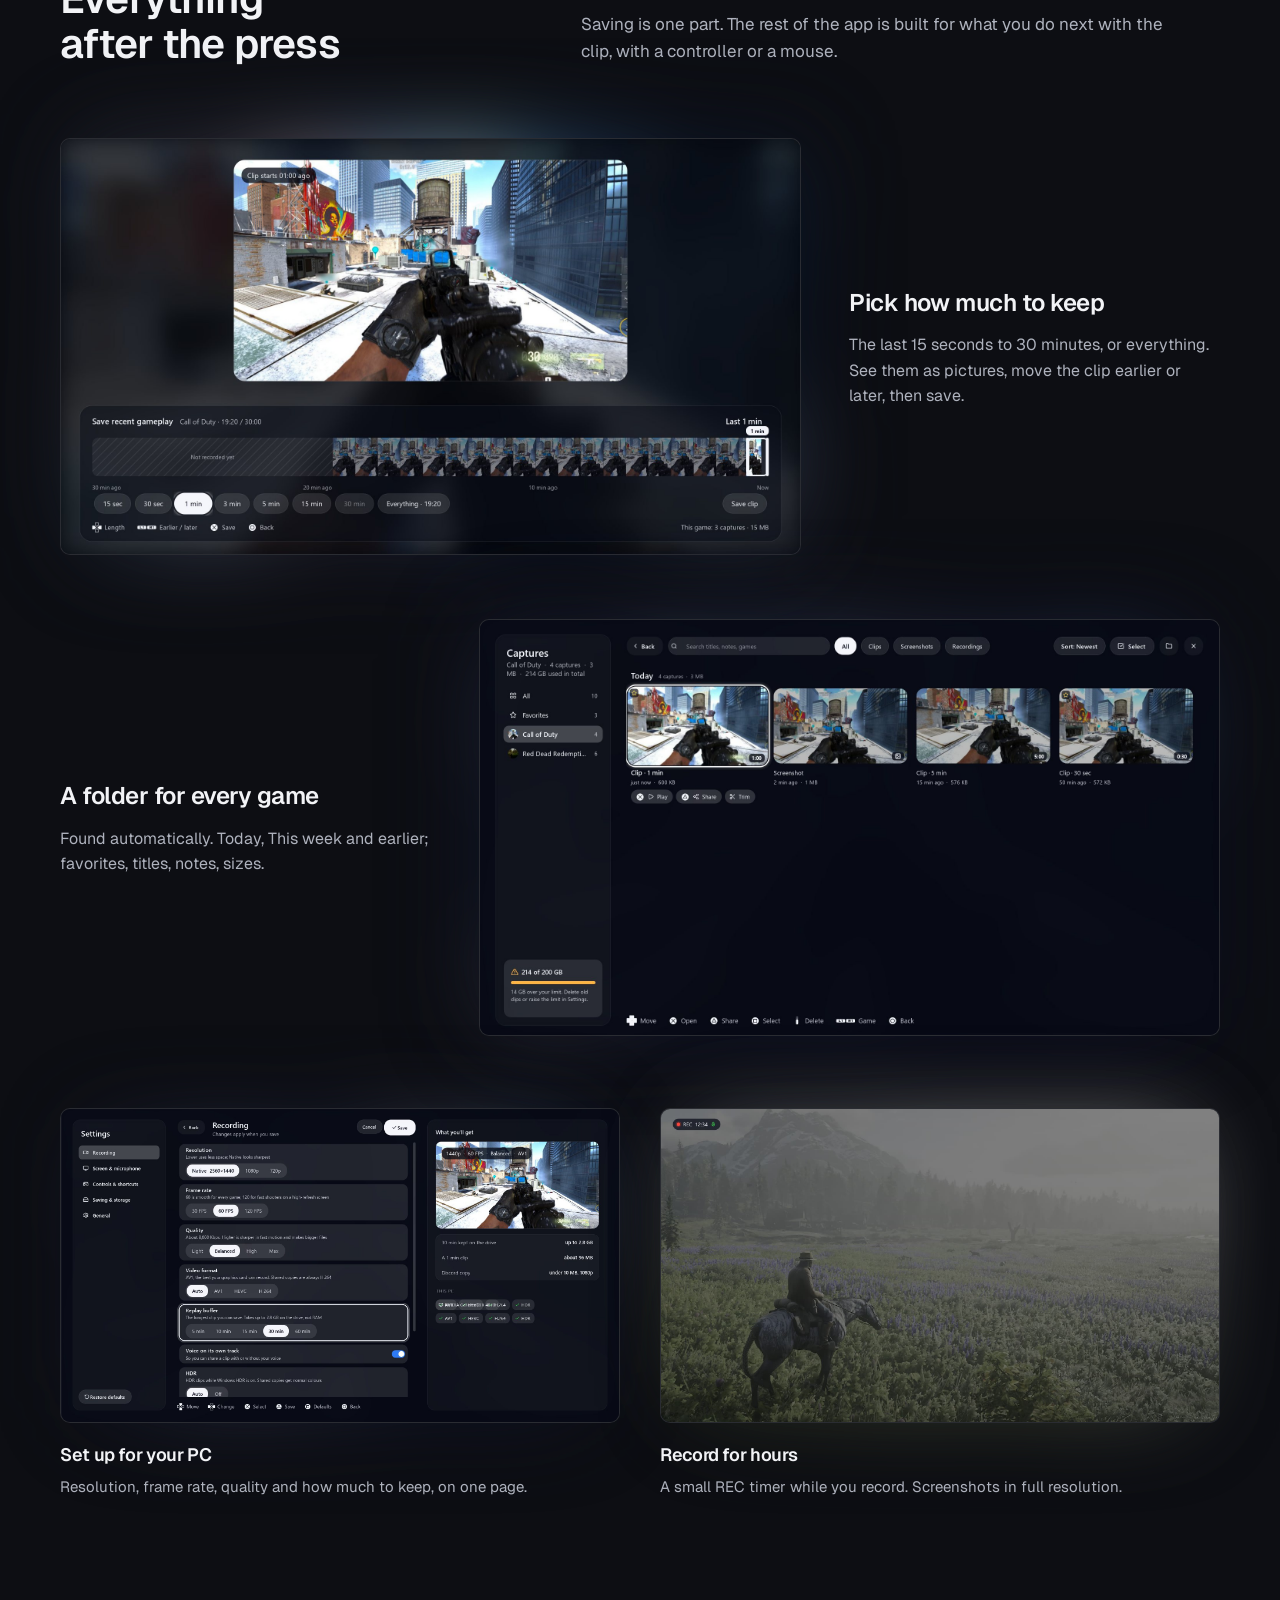
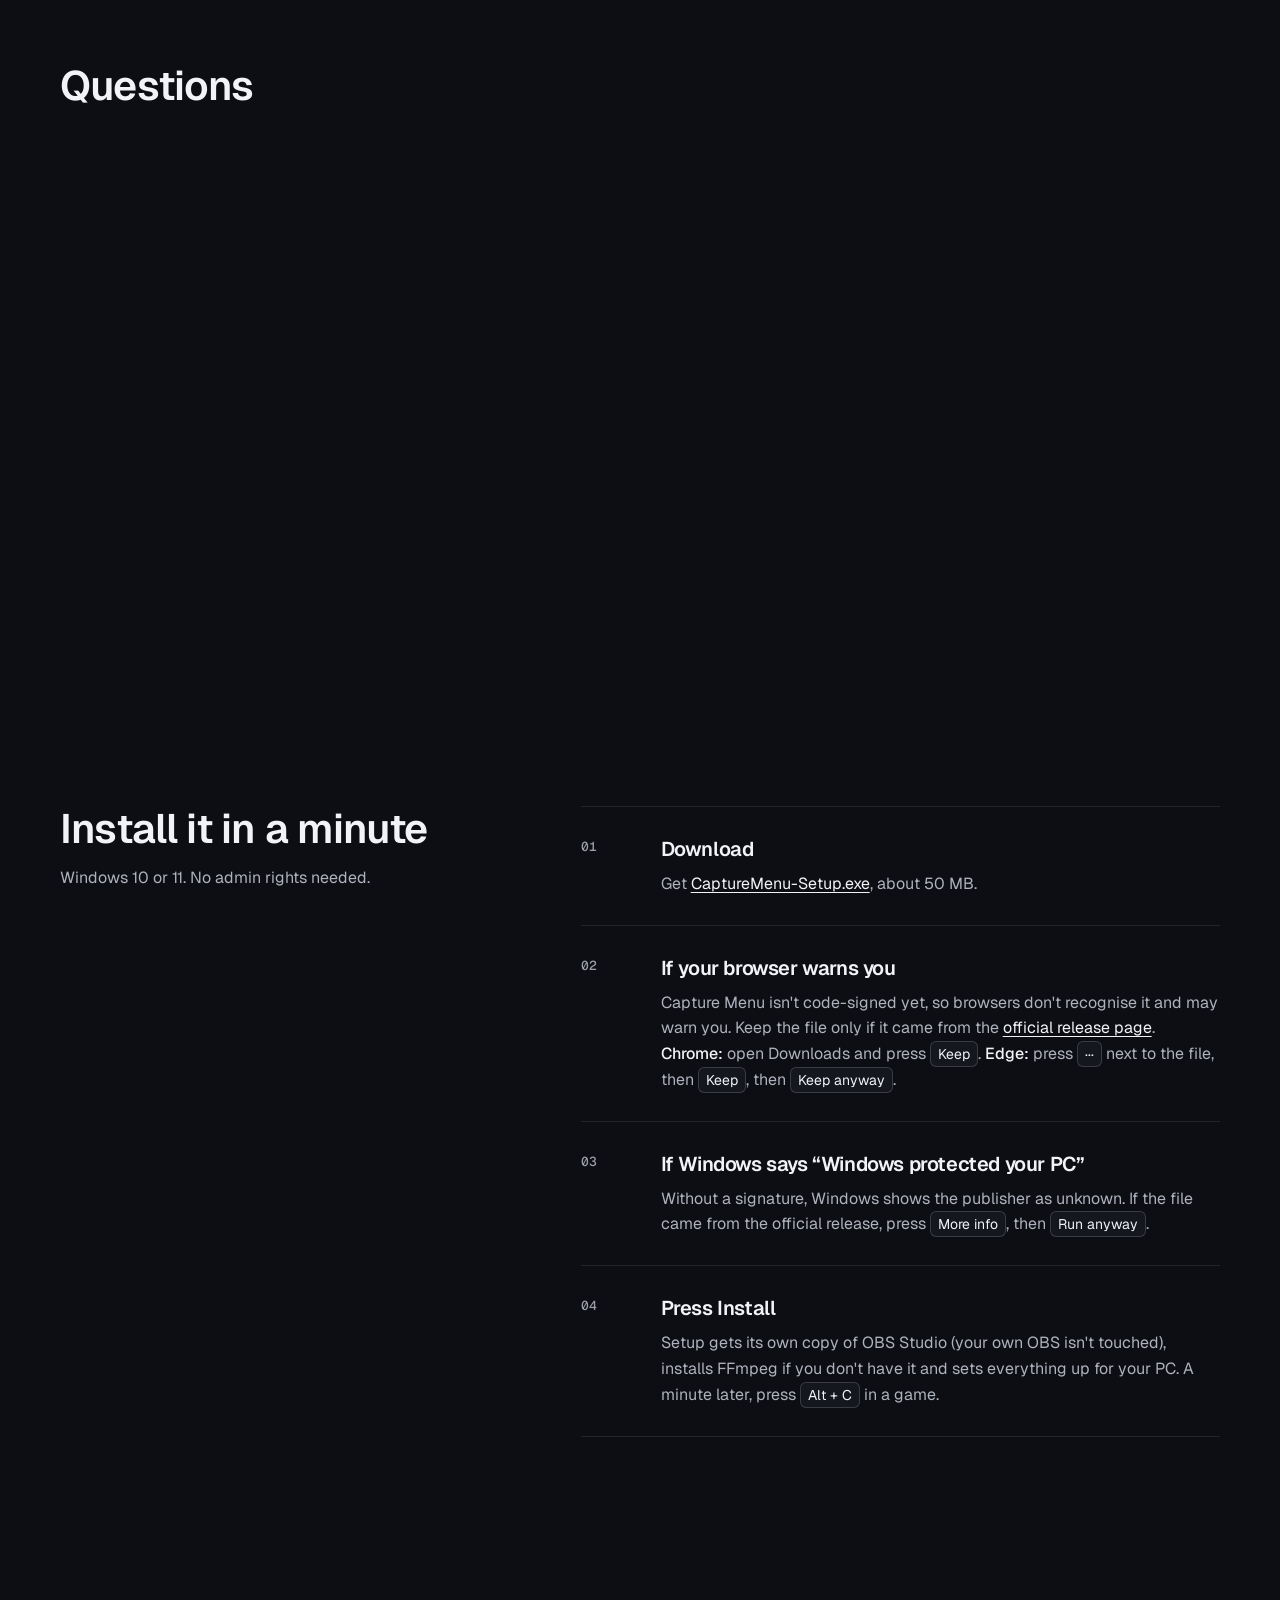
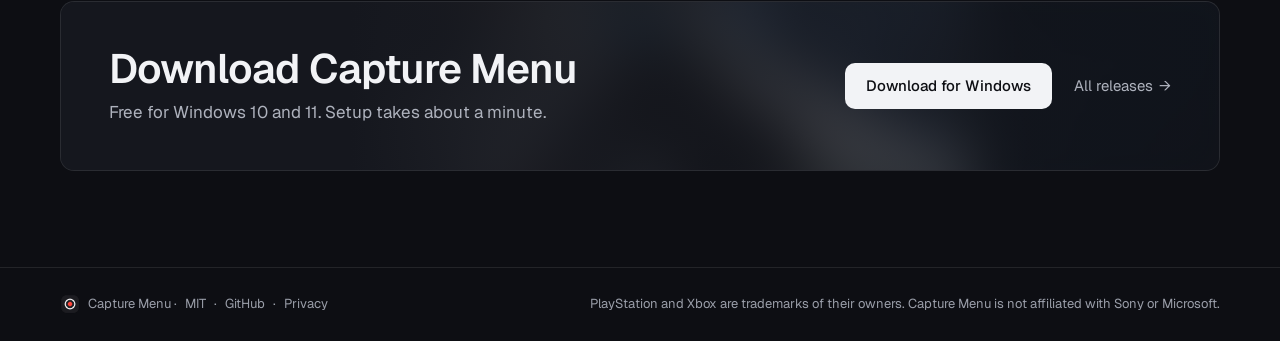
==== commit cfd8963f: "Site: after the download starts, show the two warnings and what to press A small window explains the" ====
--- a/site/index.html
+++ b/site/index.html
@@ -199,6 +199,45 @@
     </section>
   </main>
 
+  <!-- after the download starts: what Windows and the browser will say, and what to press -->
+  <dialog class="dl-guide" id="dl-guide" aria-labelledby="dl-guide-h">
+    <h2 id="dl-guide-h" data-i18n="g_h">Your download has started</h2>
+    <p class="dl-guide-sub" data-i18n="g_sub">Capture Menu isn't code-signed yet, so you'll see two warnings. Both are expected.</p>
+    <ol class="dl-guide-steps">
+      <li>
+        <span class="num">1</span>
+        <div>
+          <h3 data-i18n="g_1h">Your browser asks about the file</h3>
+          <p data-i18n-html="g_1p">Press <span class="ui">Keep</span>. In Edge: <span class="ui">···</span>, then <span class="ui">Keep</span>, then <span class="ui">Keep anyway</span>.</p>
+        </div>
+      </li>
+      <li>
+        <span class="num">2</span>
+        <div>
+          <h3 data-i18n="g_2h">Windows shows a blue window</h3>
+          <div class="ss" aria-hidden="true">
+            <b data-i18n="g_ss_t">Windows protected your PC</b>
+            <span class="ss-line"></span><span class="ss-line short"></span>
+            <u class="ss-more" data-i18n="g_ss_more">More info</u>
+            <span class="ss-btns"><span class="ss-run" data-i18n="g_ss_run">Run anyway</span><span class="ss-no" data-i18n="g_ss_no">Don't run</span></span>
+          </div>
+          <p data-i18n-html="g_2p">Press <span class="ui">More info</span>, then <span class="ui">Run anyway</span>.</p>
+        </div>
+      </li>
+      <li>
+        <span class="num">3</span>
+        <div>
+          <h3 data-i18n="g_3h">Press Install</h3>
+          <p data-i18n-html="g_3p">About a minute later, press <span class="ui">Alt + C</span> in any game.</p>
+        </div>
+      </li>
+    </ol>
+    <div class="dl-guide-acts">
+      <button class="btn" type="button" id="dl-guide-ok" data-i18n="g_ok">Got it</button>
+      <a class="link" href="https://github.com/Amjz03/capture-menu/releases/latest/download/CaptureMenu-Setup.exe" data-dl-again data-i18n="g_again">Didn't start? Download again</a>
+    </div>
+  </dialog>
+
   <footer class="foot">
     <span class="foot-brand"><img src="assets/icon.png" alt="" width="20" height="20">Capture Menu · <a href="https://github.com/Amjz03/capture-menu/blob/main/LICENSE">MIT</a> · <a href="https://github.com/Amjz03/capture-menu">GitHub</a> · <a href="#privacy" data-i18n="privacy">Privacy</a></span>
     <span data-i18n="tm">PlayStation and Xbox are trademarks of their owners. Capture Menu is not affiliated with Sony or Microsoft.</span>
--- a/site/style.css
+++ b/site/style.css
@@ -741,3 +741,31 @@
 .nofocus .gl-card.on:not(:hover) .gl-acts { visibility: hidden; }
 .nofocus .set-row.on:not(:hover) { box-shadow: none; }
 .gl-card:not(.on) .gl-acts { display: none; }
+
+/* after the download starts: the two warnings, and what to press */
+.dl-guide { width: min(560px, 100% - 32px); max-height: calc(100% - 32px); overflow: auto; padding: 28px; border: 1px solid var(--line-2); border-radius: 22px;
+  background: var(--bg-2); color: var(--ink); box-shadow: 0 30px 80px -20px rgba(0, 0, 0, .7); }
+.dl-guide::backdrop { background: rgba(5, 6, 10, .72); backdrop-filter: blur(4px); }
+.dl-guide h2 { font-size: 24px; }
+.dl-guide-sub { margin: 6px 0 20px; color: var(--muted); }
+.dl-guide-steps { list-style: none; margin: 0; padding: 0; display: flex; flex-direction: column; gap: 18px; }
+.dl-guide-steps li { display: flex; gap: 14px; }
+.dl-guide-steps .num { flex: none; width: 28px; height: 28px; border-radius: 50%; display: grid; place-items: center; background: var(--ink); color: var(--bg); font-weight: 700; font-size: 14px; }
+.dl-guide-steps li > div { min-width: 0; flex: 1; }
+.dl-guide-steps h3 { font-size: 16px; margin-bottom: 4px; }
+.dl-guide-steps p { margin: 0; color: var(--muted); font-size: 15px; }
+.dl-guide-acts { display: flex; align-items: center; justify-content: space-between; flex-wrap: wrap; gap: 14px; margin-top: 24px; }
+.dl-guide-acts .link { color: var(--muted); font-size: 14px; }
+/* a small drawing of Windows' SmartScreen window, the part to press lit */
+.ss { margin: 8px 0 10px; padding: 14px 16px; border-radius: 6px; background: #1f5fb4; color: #fff; display: flex; flex-direction: column; gap: 7px; font-size: 13px; }
+.ss b { font-size: 16px; font-weight: 600; }
+.ss-line { height: 6px; border-radius: 3px; background: rgba(255, 255, 255, .35); width: 92%; }
+.ss-line.short { width: 60%; }
+.ss-more { align-self: flex-start; outline: 2px solid #ffd23f; outline-offset: 3px; border-radius: 2px; }
+.ss-btns { display: flex; gap: 8px; justify-content: flex-end; margin-top: 4px; }
+.ss-btns span { padding: 5px 12px; border: 1px solid rgba(255, 255, 255, .7); font-size: 12px; }
+.ss-run { outline: 2px solid #ffd23f; outline-offset: 2px; }
+@media (prefers-reduced-motion: no-preference) {
+  .dl-guide[open] { animation: dl-in .28s var(--ease); }
+  @keyframes dl-in { from { opacity: 0; transform: translateY(10px) scale(.98); } }
+}
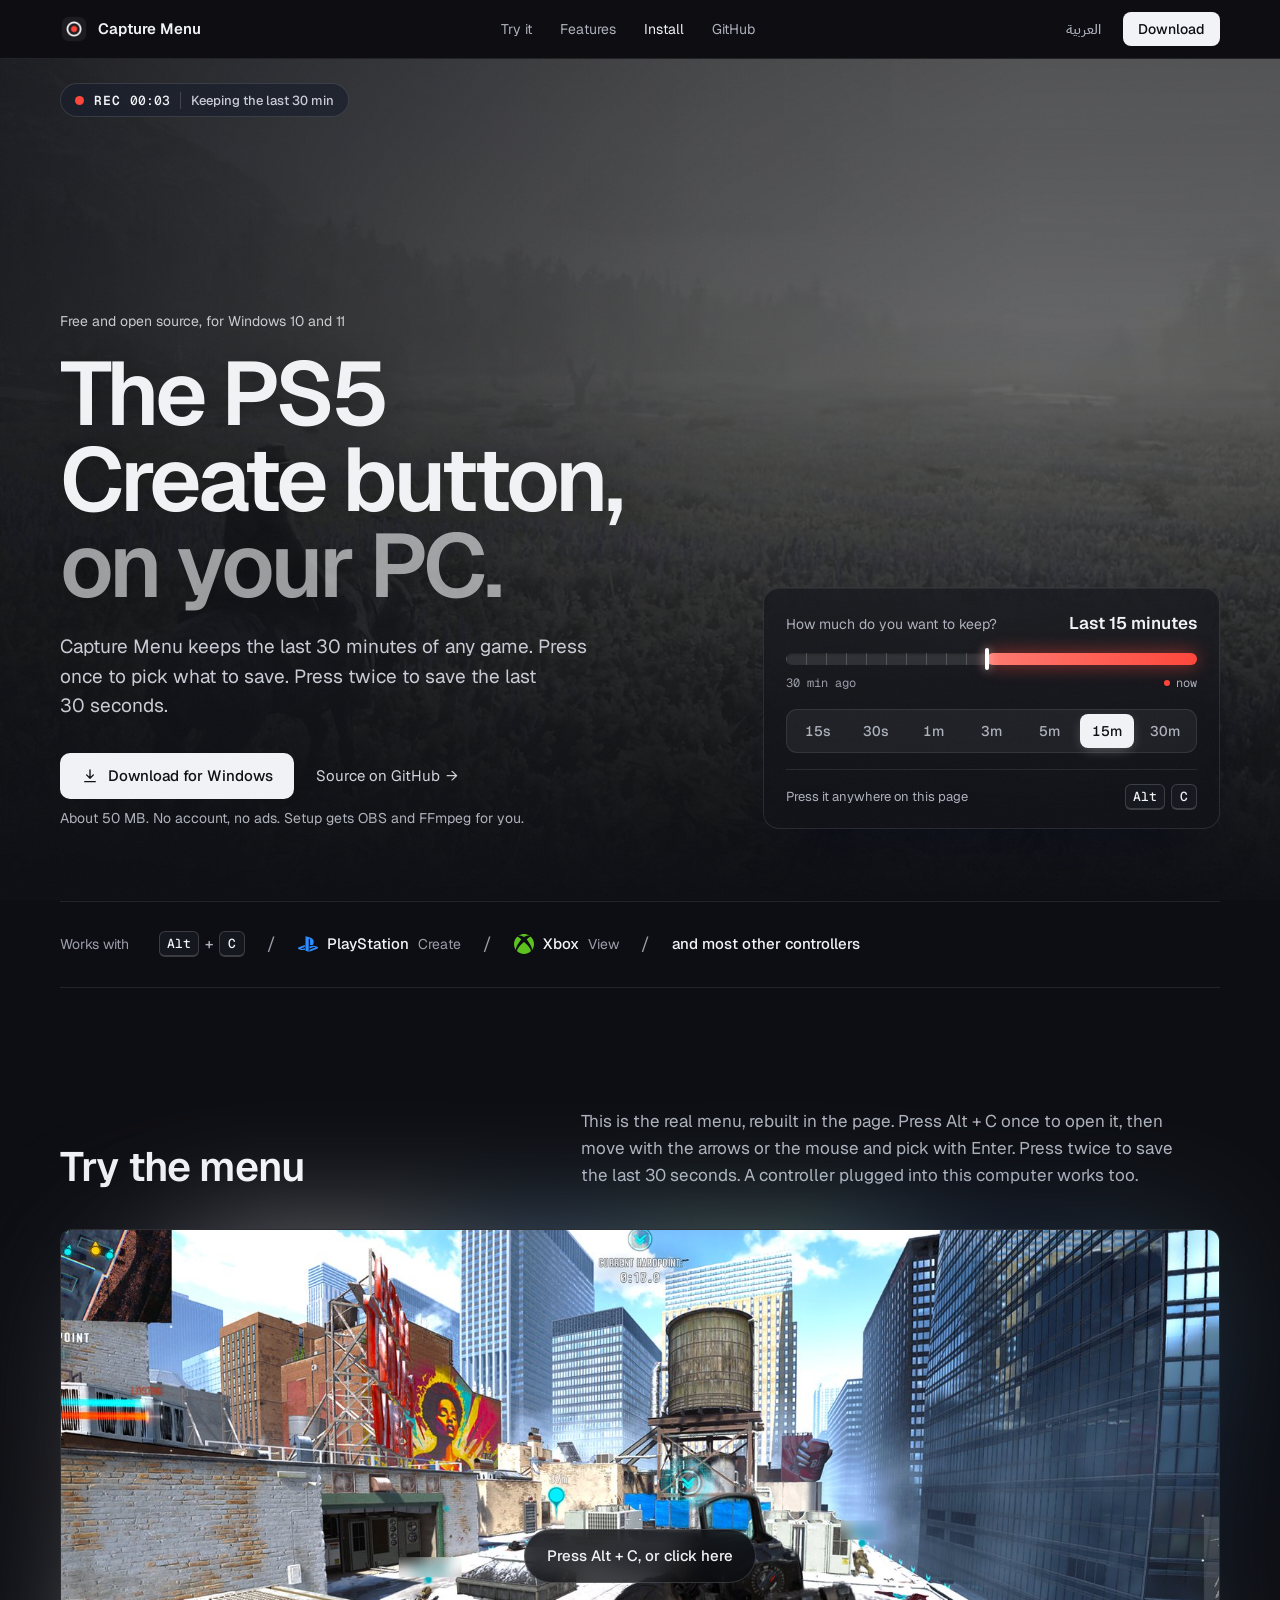
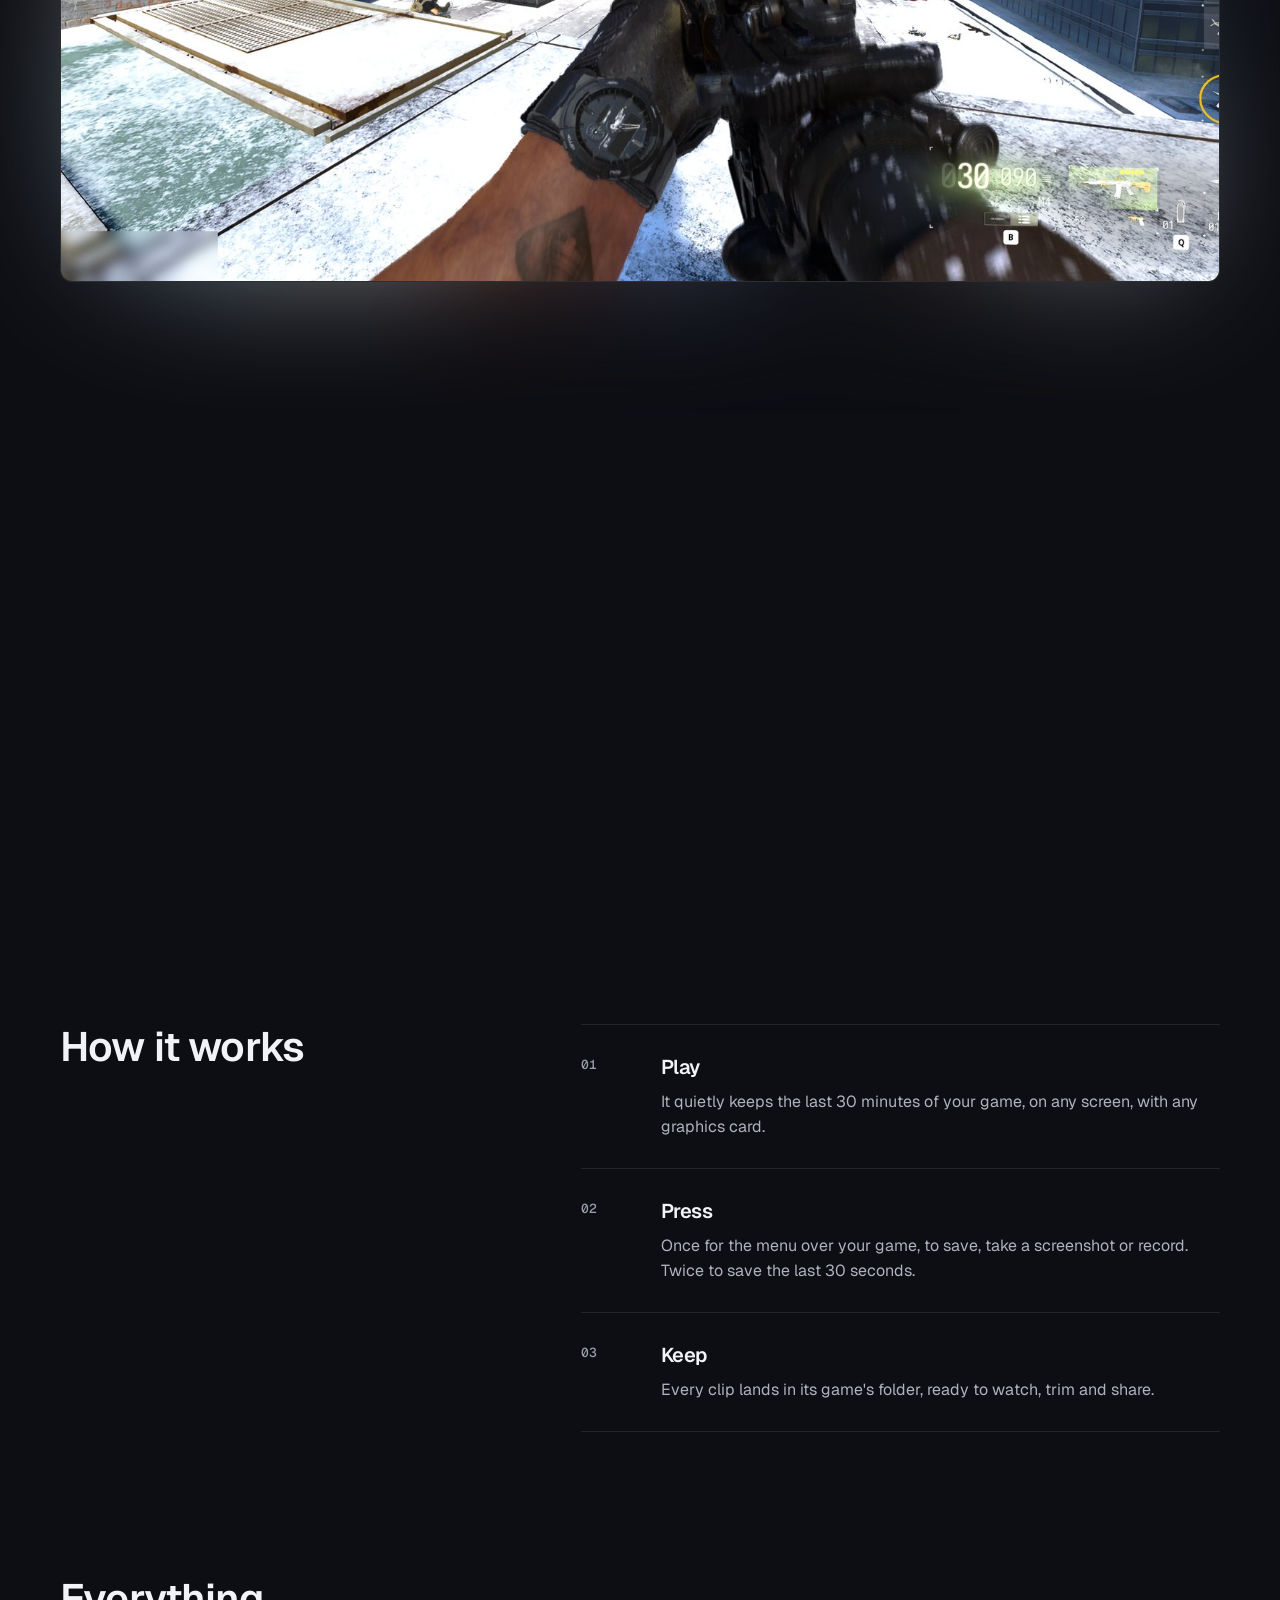
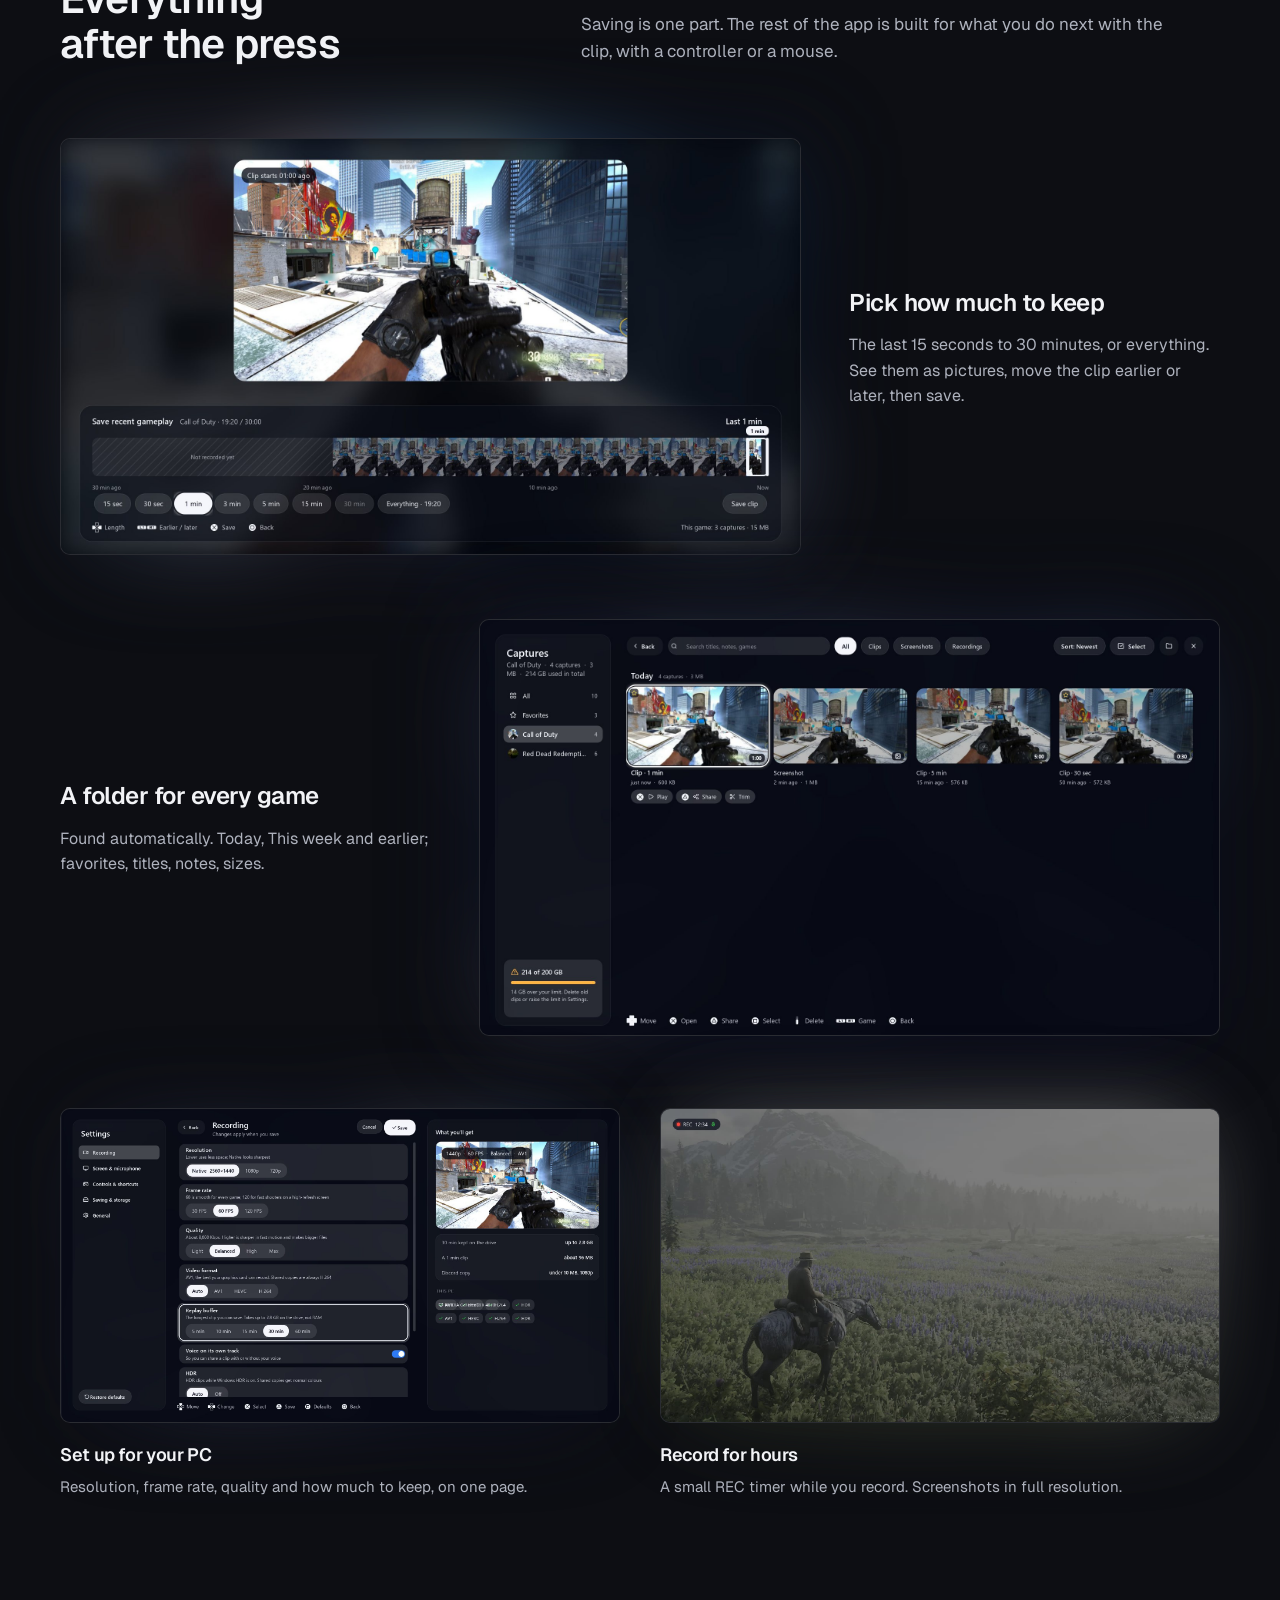
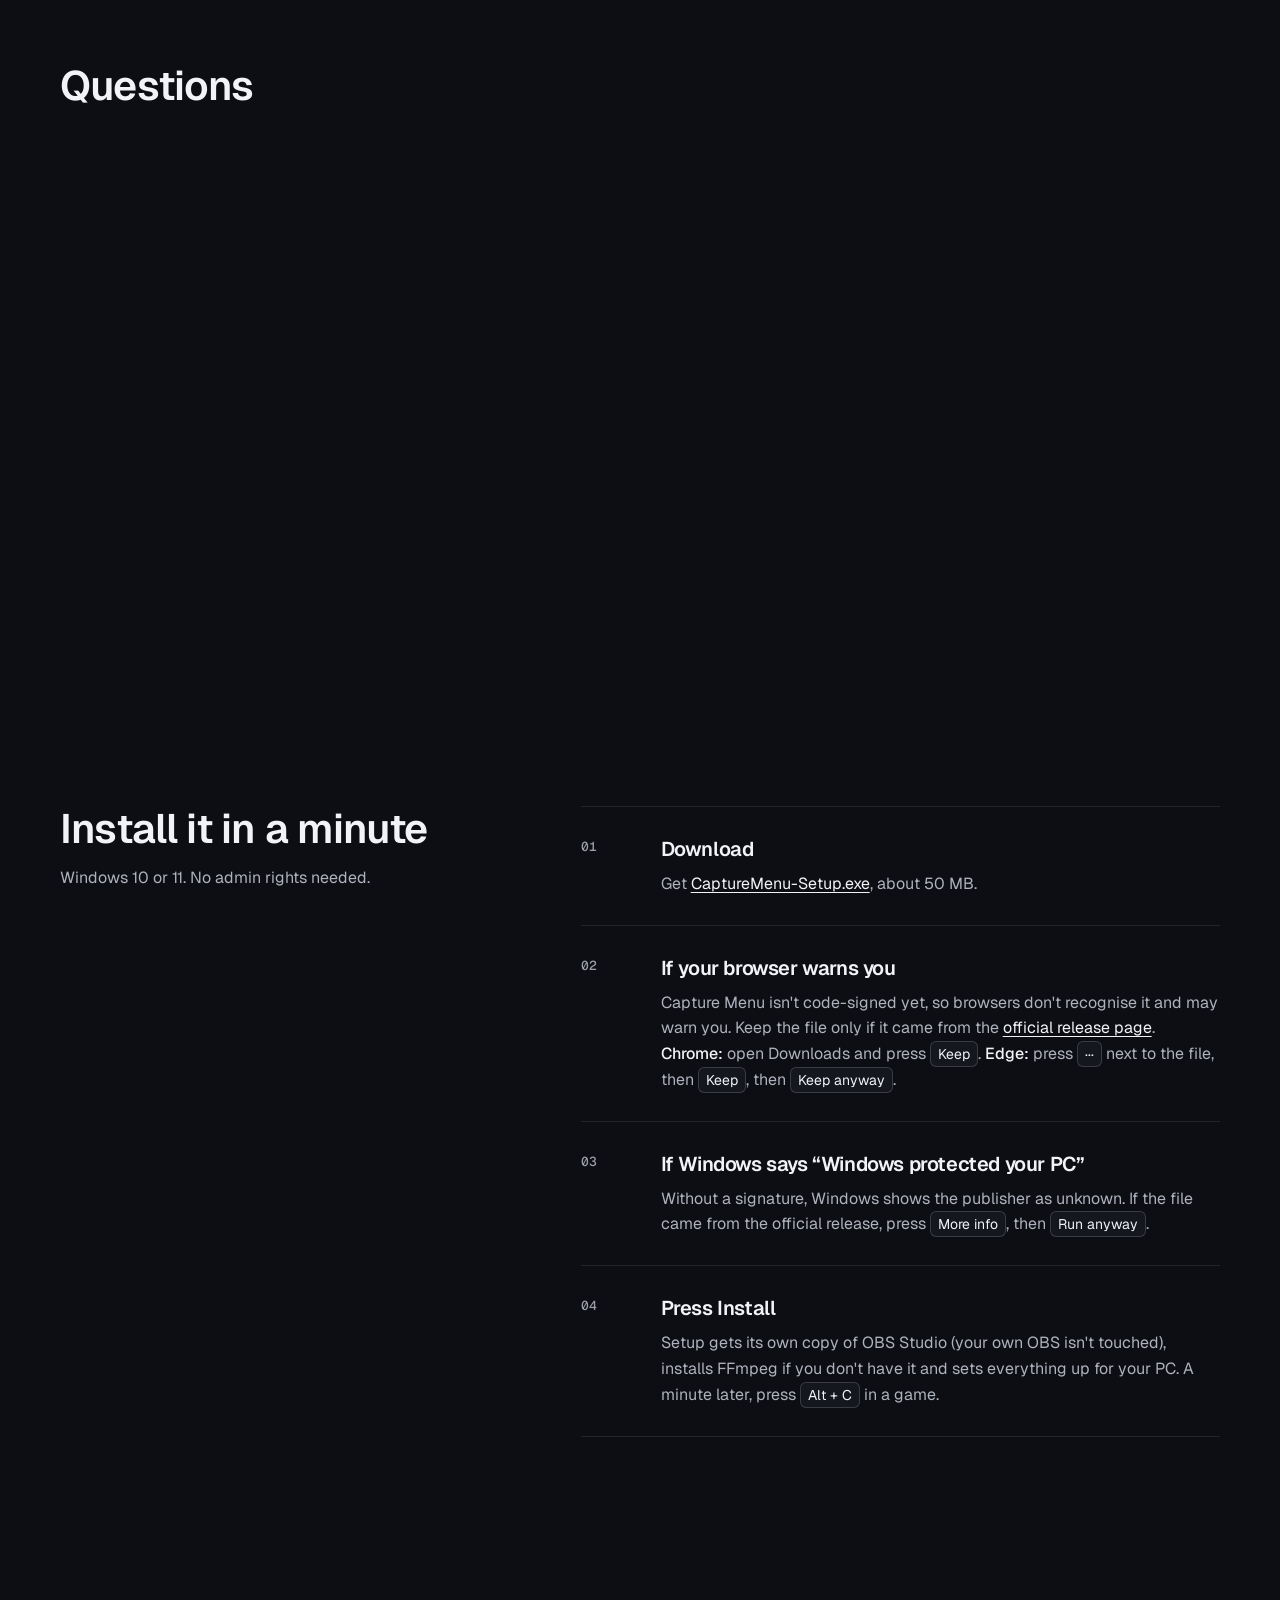
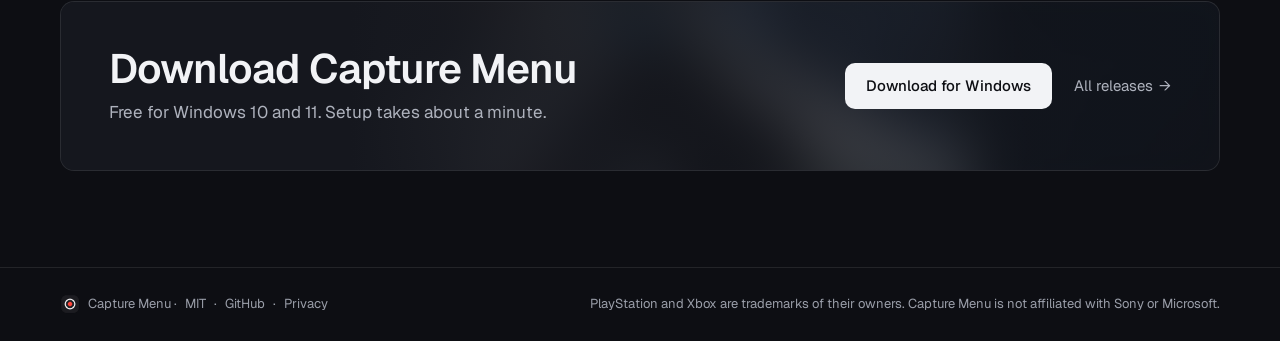
==== commit 008e46c9: "Site: the try-it demo on a phone opens in a large zoom window On a phone (html.phone) a button opens" ====
--- a/site/index.html
+++ b/site/index.html
@@ -19,7 +19,7 @@
   <link rel="preconnect" href="https://fonts.googleapis.com">
   <link rel="preconnect" href="https://fonts.gstatic.com" crossorigin>
   <link href="https://fonts.googleapis.com/css2?family=Geist:wght@400;500;600&family=Geist+Mono:wght@400;500&family=IBM+Plex+Sans+Arabic:wght@400;500;600&display=swap" rel="stylesheet">
-  <link rel="stylesheet" href="style.css?v=55">
+  <link rel="stylesheet" href="style.css?v=56">
 </head>
 <body>
   <a class="skip" href="#main" data-i18n="skip">Skip to content</a>
@@ -101,7 +101,10 @@
         <h2 data-i18n="try_h">Try the menu</h2>
         <p data-i18n="try_p">This is the real menu, rebuilt in the page. Press Alt + C once to open it, then move with the arrows or the mouse and pick with Enter. Press twice to save the last 30 seconds. A controller plugged into this computer works too.</p>
       </div>
+      <button class="btn try-full-btn" id="try-full" type="button" data-i18n="try_full">Try it full screen</button>
       <div class="stage-wrap reveal">
+        <button class="try-exit" id="try-exit" type="button" aria-label="Close" data-i18n-aria="try_exit"><svg viewBox="0 0 24 24" fill="none" stroke="currentColor" stroke-width="2.4" stroke-linecap="round"><path d="M18 6 6 18"/><path d="m6 6 12 12"/></svg></button>
+        <div class="try-zoom" id="try-zoom"><button type="button" data-z="-1" aria-label="Zoom out">−</button><button type="button" data-z="1" aria-label="Zoom in">+</button></div>
         <span class="stage-light" aria-hidden="true"></span>
       <div class="try-stage" id="stage" tabindex="0" aria-label="Demo: press Alt + C">
         <div class="pc" id="pc">
@@ -245,7 +248,7 @@
 
   <script src="pages.js?v=7"></script>
 <script src="demo.js?v=52"></script>
-  <script src="app.js?v=48"></script>
+  <script src="app.js?v=49"></script>
   <script data-goatcounter="https://capturemenu.goatcounter.com/count" async src="https://gc.zgo.at/count.js"></script>
 </body>
 </html>
--- a/site/style.css
+++ b/site/style.css
@@ -769,3 +769,25 @@
   .dl-guide[open] { animation: dl-in .28s var(--ease); }
   @keyframes dl-in { from { opacity: 0; transform: translateY(10px) scale(.98); } }
 }
+
+/* ------------------------------------------------------------- the demo on a phone (html.phone only) */
+/* A large window over the page, the 1920 screen zoomed in it (app.js moves it with --tx, --ty and --zk) */
+.try-full-btn, .try-exit, .try-zoom { display: none; }
+html.phone .keys-legend, html.phone .pad-status { display: none; }
+html.phone .try-full-btn { display: inline-flex; margin-bottom: 14px; }
+html.phone .try.full { position: fixed; inset: 0; z-index: 100; width: auto; margin: 0; padding: 0; background: #000; }
+html.phone .try.full .section-head, html.phone .try.full .try-full-btn, html.phone .try.full .on-phone, html.phone .try.full .stage-light { display: none; }
+html.phone .try.full .stage-wrap { position: fixed; left: 0; right: 0; top: calc(60px + env(safe-area-inset-top)); bottom: calc(92px + env(safe-area-inset-bottom)); width: auto; opacity: 1; transform: none; }
+html.phone .try.full .try-stage { width: 100%; height: 100%; aspect-ratio: auto; border-radius: 0; border: 0; touch-action: none; background: #05060a; }
+html.phone .try.full .pc { transform: translate(var(--tx, 0px), var(--ty, 0px)) scale(var(--zk, .5)); transition: none; }
+html.phone .try.full .try-hint { display: none; }
+html.phone .try.full .try-exit, html.phone .try.full .try-zoom button { display: grid; place-items: center; width: 42px; height: 42px; border-radius: 50%;
+  border: 1px solid var(--line-2); background: rgba(21, 23, 30, .9); color: var(--ink); font: 600 22px/1 var(--sans); }
+html.phone .try.full .try-exit { position: fixed; z-index: 3; top: calc(9px + env(safe-area-inset-top)); inset-inline-end: max(12px, env(safe-area-inset-right)); }
+html.phone .try.full .try-exit svg { width: 18px; height: 18px; }
+html.phone .try.full .try-zoom { display: flex; gap: 8px; position: fixed; z-index: 3; top: calc(9px + env(safe-area-inset-top)); inset-inline-start: max(12px, env(safe-area-inset-left)); }
+html.phone .try.full .try-bar { position: fixed; z-index: 3; left: 0; right: 0; bottom: 0; margin: 0; padding: 12px max(12px, env(safe-area-inset-right)) calc(14px + env(safe-area-inset-bottom)) max(12px, env(safe-area-inset-left));
+  background: rgba(13, 14, 19, .96); border-top: 1px solid var(--line); opacity: 1; transform: none; }
+html.phone .try.full .try-buttons { width: 100%; gap: 10px; }
+html.phone .try.full .try-buttons .btn { flex: 1; height: 52px; font-size: 16px; justify-content: center; }
+html.phone .try.full #press-once { background: var(--ink); color: var(--bg); border-color: var(--ink); }
